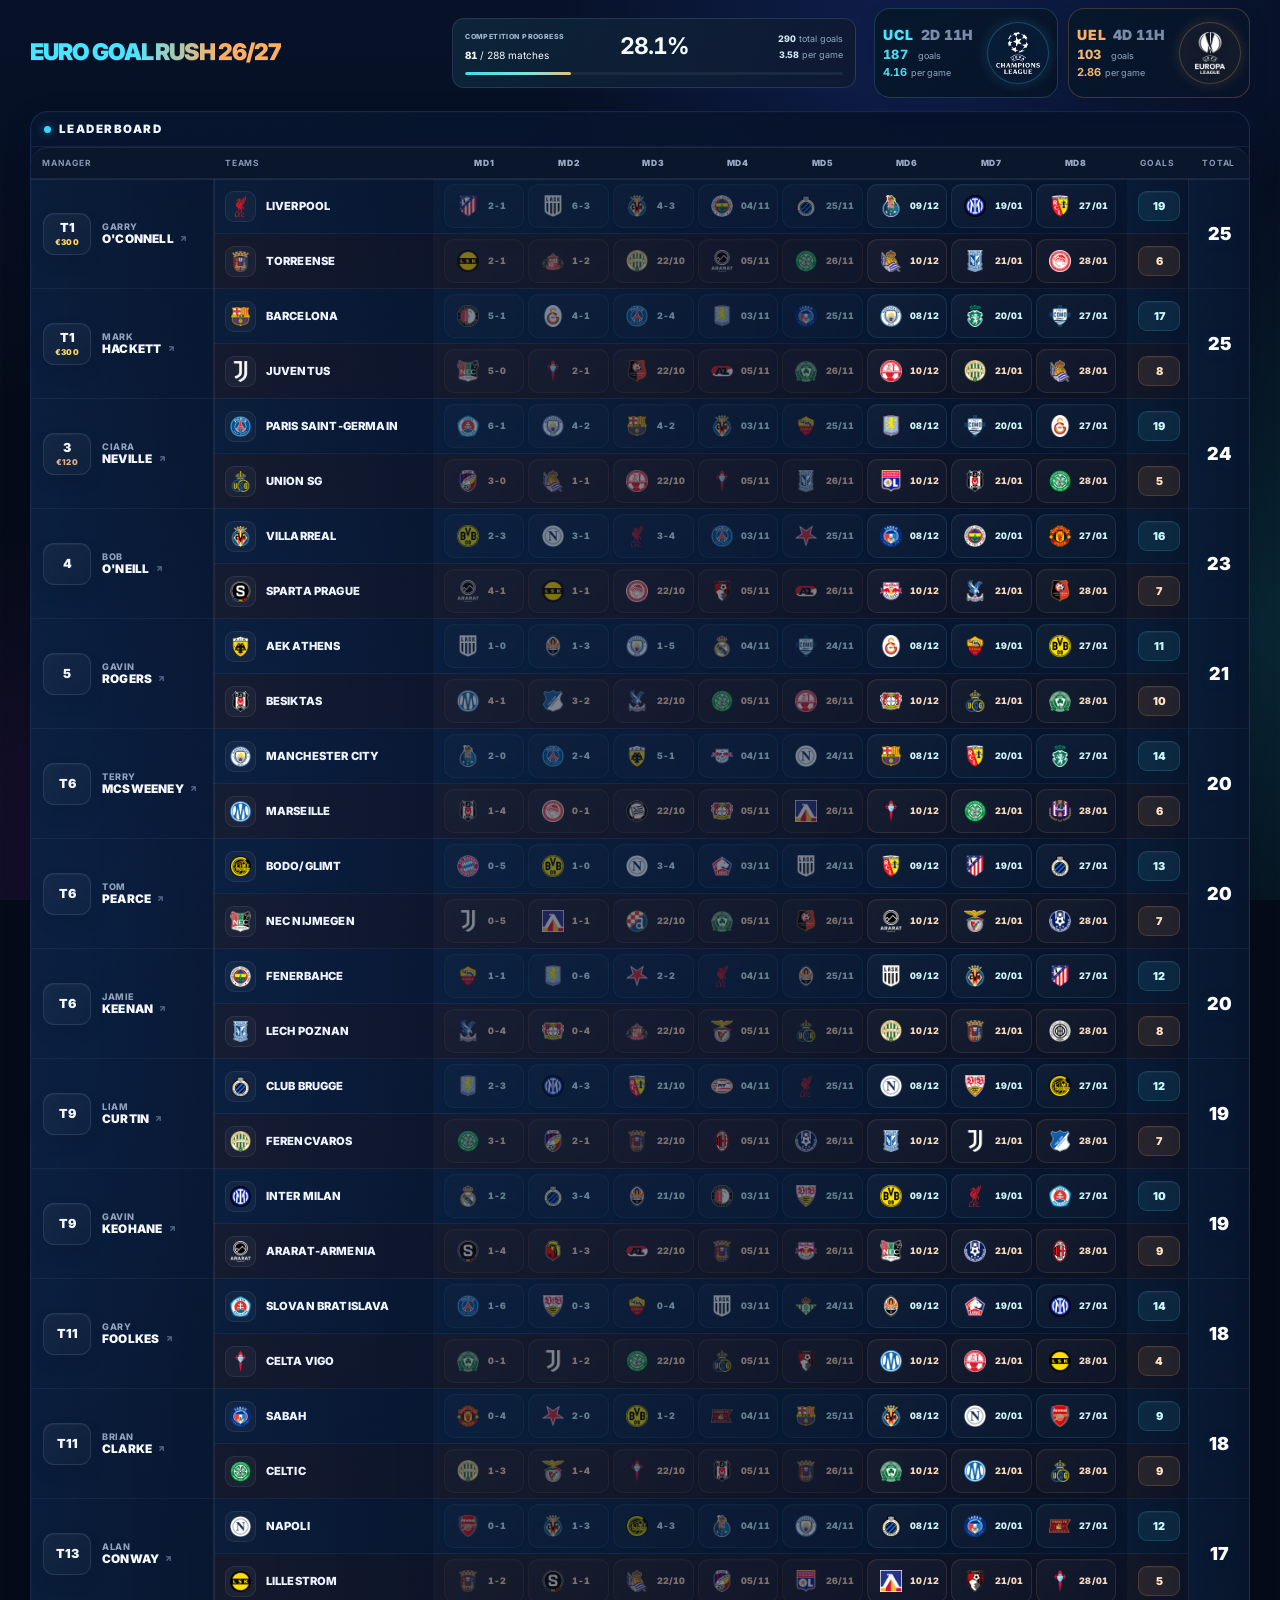
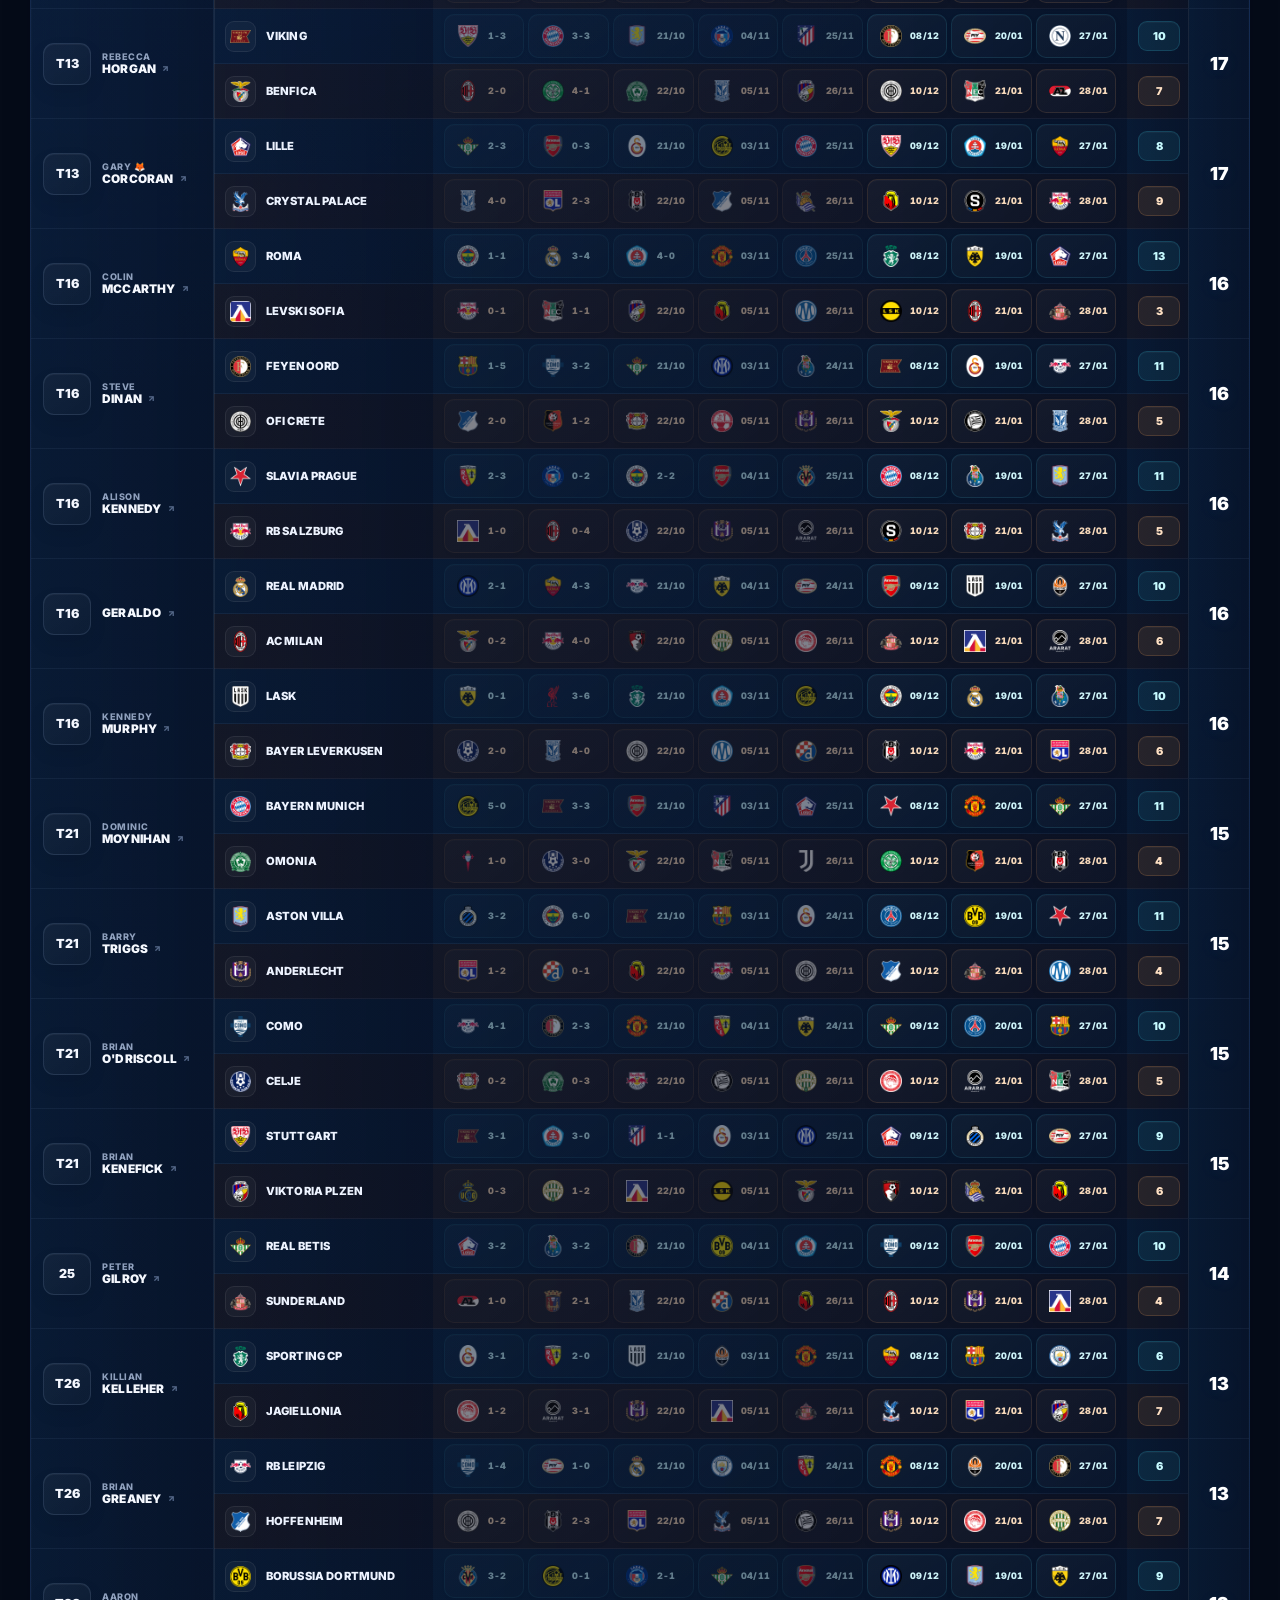
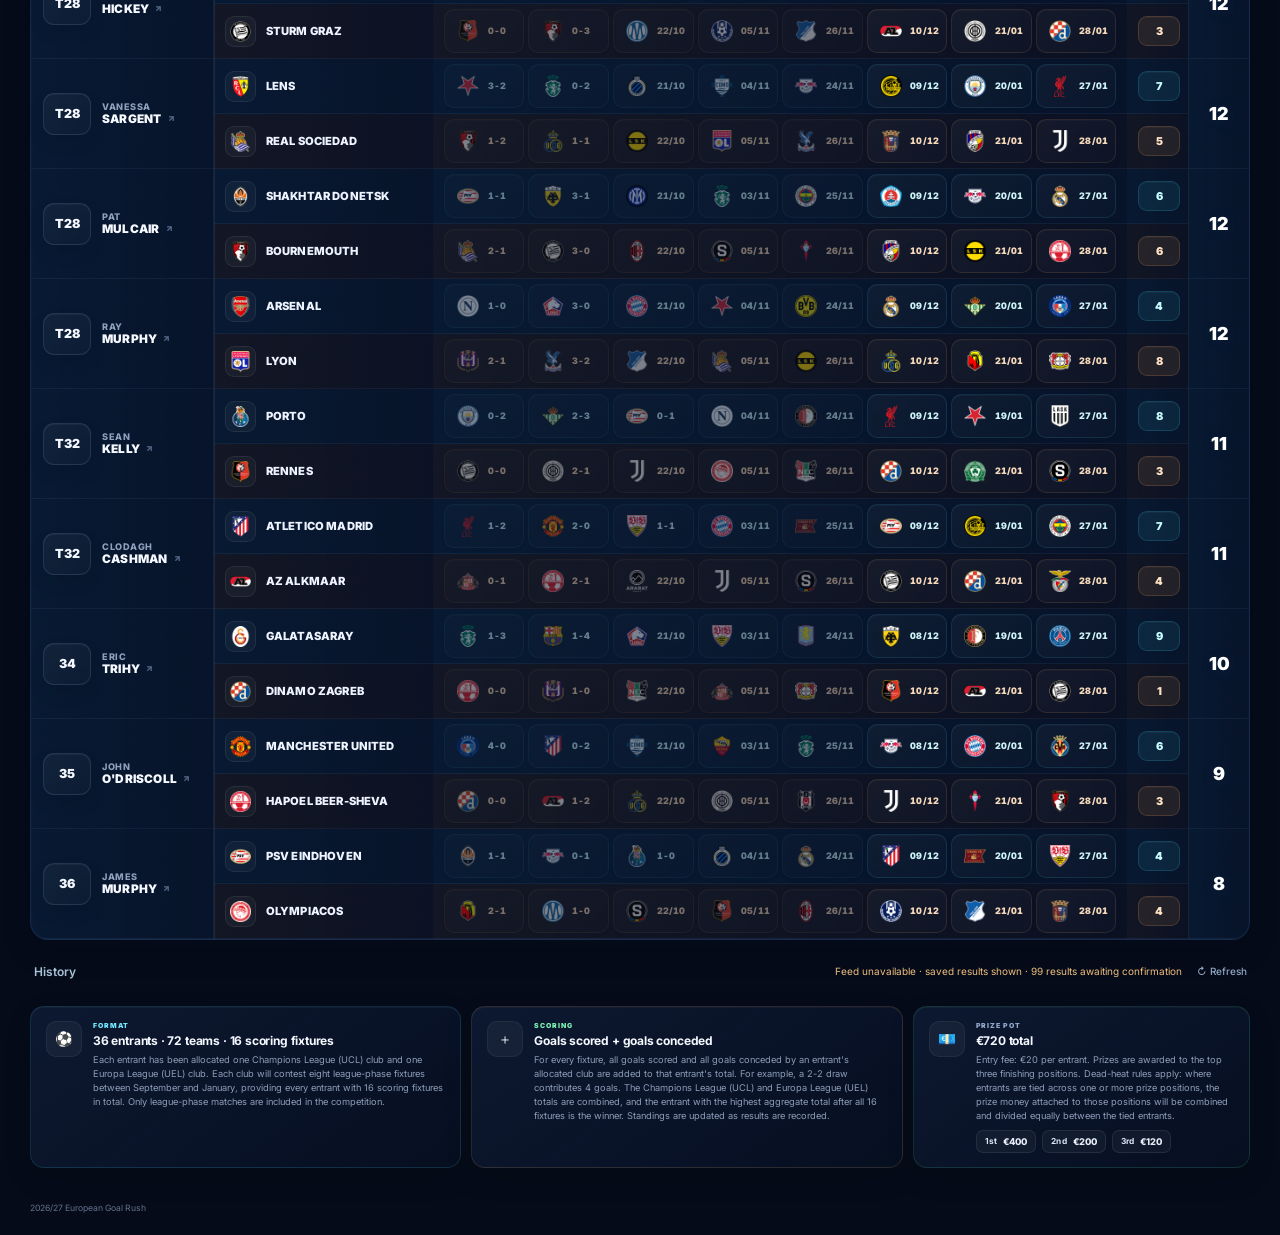
==== index.html @ 8be86ad7 "Bring club dashboards to mobile expansions and standardize lead status (v187)" ====
<!doctype html>
<html lang="en">
<head>
  <meta charset="utf-8">
  <meta name="viewport" content="width=device-width, initial-scale=1">
  <meta name="theme-color" content="#061024">
  <meta name="description" content="Champions League and Europa League goals buster for the 2026/27 season.">
  <title>EURO GOAL RUSH 26/27</title>
  <link rel="preconnect" href="https://fonts.googleapis.com">
  <link rel="preconnect" href="https://fonts.gstatic.com" crossorigin>
  <link href="https://fonts.googleapis.com/css2?family=Inter:wght@400;500;600;700;800;900&display=swap" rel="stylesheet">
  <link rel="icon" href="favicon.svg?v=78" type="image/svg+xml">
  <link rel="stylesheet" href="styles.css?v=107">

  <style id="v113-live-matchday">
    .matchday-chip.is-live{
      border-color:rgba(255,70,86,.64) !important;
      background:
        radial-gradient(circle at 82% 18%,rgba(255,58,76,.10),transparent 34%),
        rgba(8,19,40,.84) !important;
      box-shadow:
        0 0 0 1px rgba(255,70,86,.08),
        0 0 18px rgba(255,42,64,.16) !important;
    }
    .matchday-chip.is-live .state{
      color:#ff4b60 !important;
      font-size:.54rem !important;
      font-weight:950 !important;
      letter-spacing:.13em !important;
      text-shadow:0 0 9px rgba(255,54,76,.72);
      animation:v113LivePulse 1.65s ease-in-out infinite;
    }
    .matchday-chip.is-live .state:before{
      background:#ff4258 !important;
      box-shadow:
        0 0 5px rgba(255,55,76,1),
        0 0 12px rgba(255,55,76,.88) !important;
    }
    @keyframes v113LivePulse{
      0%,100%{opacity:.82}
      50%{opacity:1}
    }
    @media (prefers-reduced-motion:reduce){
      .matchday-chip.is-live .state{animation:none}
    }
  </style>

  <style id="v120-header-match-nav">
    .header-quick-nav{
      display:flex;
      align-items:center;
      justify-content:flex-end;
      margin-top:8px;
    }
    .header-quick-link{
      display:inline-flex;
      align-items:center;
      justify-content:center;
      gap:8px;
      min-height:36px;
      padding:8px 13px;
      border:1px solid rgba(91,137,207,.24);
      border-radius:999px;
      background:linear-gradient(180deg,rgba(10,26,53,.90),rgba(7,20,43,.94));
      color:#e7f0ff;
      text-decoration:none;
      font-size:.70rem;
      font-weight:900;
      letter-spacing:.09em;
      text-transform:uppercase;
      box-shadow:0 7px 18px rgba(0,0,0,.13);
      transition:transform .14s ease,border-color .14s ease,background .14s ease;
    }
    .header-quick-link:hover{
      transform:translateY(-1px);
      border-color:rgba(111,174,255,.44);
      background:linear-gradient(180deg,rgba(14,34,67,.94),rgba(8,24,50,.96));
    }
    .header-nav-badge{
      display:inline-flex;
      align-items:center;
      justify-content:center;
      min-height:20px;
      padding:3px 7px;
      border-radius:999px;
      border:1px solid rgba(120,150,198,.20);
      background:rgba(255,255,255,.045);
      color:#8fa5c6;
      font-size:.56rem;
      font-weight:950;
      letter-spacing:.09em;
      line-height:1;
      white-space:nowrap;
    }
    .header-nav-badge.is-live{
      color:#ff7785;
      border-color:rgba(255,80,101,.42);
      background:rgba(92,15,28,.78);
      box-shadow:0 0 12px rgba(255,70,92,.15);
      text-shadow:0 0 7px rgba(255,80,100,.35);
    }
    .header-arrow{
      color:#8ca9d0;
      font-size:.82rem;
      line-height:1;
    }
    @media(max-width:700px){
      .header-quick-nav{
        justify-content:stretch;
        margin-top:7px;
      }
      .header-quick-link{
        width:100%;
        min-height:35px;
        padding:8px 10px;
        font-size:.64rem;
      }
      .header-nav-badge{
        font-size:.53rem;
        padding-inline:6px;
      }
    }
  </style>

  <style id="v121-compact-today">
    .compact-today{
      margin:0 0 12px;
      border:1px solid rgba(68,120,202,.23);
      border-radius:18px;
      background:
        radial-gradient(circle at 8% 20%,rgba(37,114,255,.07),transparent 32%),
        linear-gradient(135deg,rgba(7,19,43,.94),rgba(5,16,37,.96));
      box-shadow:0 10px 28px rgba(2,8,22,.22), inset 0 0 0 1px rgba(255,255,255,.015);
      overflow:hidden;
    }
    .compact-today[hidden]{display:none !important;}
    .compact-today-head{
      display:flex;
      align-items:center;
      justify-content:space-between;
      gap:10px;
      padding:10px 13px;
      border-bottom:1px solid rgba(255,255,255,.055);
    }
    .compact-today-title{
      display:flex;
      align-items:center;
      gap:8px;
      min-width:0;
      color:#edf5ff;
      font-size:.72rem;
      font-weight:950;
      letter-spacing:.13em;
      text-transform:uppercase;
    }
    .compact-today-dot{
      width:7px;height:7px;border-radius:50%;flex:0 0 7px;
      background:#36d7ff;
      box-shadow:0 0 9px rgba(54,215,255,.55);
    }
    .compact-today-summary{
      display:flex;
      align-items:center;
      gap:6px;
      color:#849aba;
      font-size:.58rem;
      font-weight:900;
      letter-spacing:.08em;
      text-transform:uppercase;
      white-space:nowrap;
    }
    .compact-today-summary .ucl{color:#55d9ff;}
    .compact-today-summary .uel{color:#f3b46d;}
    .compact-today-list{
      display:grid;
      grid-template-columns:repeat(2,minmax(0,1fr));
    }
    .compact-fixture{
      display:grid;
      grid-template-columns:47px 32px minmax(0,1fr);
      align-items:center;
      gap:7px;
      min-height:43px;
      padding:7px 11px;
      text-decoration:none;
      color:inherit;
      border-top:1px solid rgba(255,255,255,.045);
      transition:background .13s ease;
    }
    .compact-fixture:nth-child(-n+2){border-top:0;}
    .compact-fixture:nth-child(even){border-left:1px solid rgba(255,255,255,.045);}
    .compact-fixture:hover{background:rgba(27,56,103,.16);}
    .compact-fixture-status{
      display:inline-flex;
      align-items:center;
      justify-content:center;
      min-width:43px;
      padding:4px 5px;
      border-radius:999px;
      border:1px solid rgba(92,122,171,.20);
      background:rgba(15,29,55,.78);
      color:#dfe9f8;
      font-size:.66rem;
      font-weight:950;
      line-height:1;
      letter-spacing:.035em;
      white-space:nowrap;
    }
    .compact-fixture-status.live{
      color:#ff7585;
      border-color:rgba(255,80,101,.40);
      background:rgba(89,15,28,.78);
      box-shadow:0 0 10px rgba(255,70,92,.12);
    }
    .compact-fixture-status.ft{color:#a8bad3;}
    .compact-comp{
      display:inline-flex;
      align-items:center;
      justify-content:center;
      width:31px;
      padding:4px 0;
      border-radius:999px;
      font-size:.56rem;
      font-weight:950;
      letter-spacing:.06em;
      line-height:1;
    }
    .compact-comp.ucl{color:#59d8ff;background:rgba(34,181,255,.09);border:1px solid rgba(59,206,255,.18);}
    .compact-comp.uel{color:#f4b46c;background:rgba(247,181,98,.08);border:1px solid rgba(255,189,110,.16);}
    .compact-teams{
      display:flex;
      align-items:center;
      gap:5px;
      min-width:0;
      color:#f4f7fd;
      font-size:.76rem;
      font-weight:800;
      line-height:1.15;
    }
    .compact-team{
      display:flex;
      align-items:center;
      gap:5px;
      min-width:0;
      flex:1 1 0;
    }
    .compact-team.away{justify-content:flex-end;text-align:right;}
    .compact-team img{width:19px;height:19px;object-fit:contain;flex:0 0 19px;}
    .compact-team-name{overflow:hidden;text-overflow:ellipsis;white-space:nowrap;}
    .compact-v{flex:0 0 auto;color:#7188aa;font-size:.62rem;font-weight:950;text-transform:uppercase;}
    .compact-more{
      grid-column:1/-1;
      display:flex;
      align-items:center;
      justify-content:center;
      min-height:34px;
      padding:6px 10px;
      border-top:1px solid rgba(255,255,255,.045);
      color:#89a1c3;
      text-decoration:none;
      font-size:.66rem;
      font-weight:850;
      letter-spacing:.04em;
    }
    @media(max-width:700px){
      .compact-today{margin-bottom:10px;border-radius:16px;}
      .compact-today-head{padding:9px 11px;}
      .compact-today-title{font-size:.66rem;letter-spacing:.11em;}
      .compact-today-summary{font-size:.53rem;gap:5px;}
      .compact-today-list{grid-template-columns:1fr;}
      .compact-fixture{
        grid-template-columns:44px 30px minmax(0,1fr);
        min-height:39px;
        padding:6px 10px;
        gap:6px;
      }
      .compact-fixture:nth-child(-n+2){border-top:1px solid rgba(255,255,255,.045);}
      .compact-fixture:first-child{border-top:0;}
      .compact-fixture:nth-child(even){border-left:0;}
      .compact-fixture-status{min-width:40px;font-size:.62rem;padding:4px;}
      .compact-comp{width:29px;font-size:.52rem;}
      .compact-teams{font-size:.72rem;gap:4px;}
      .compact-team{gap:4px;}
      .compact-team img{width:18px;height:18px;flex-basis:18px;}
      .compact-v{font-size:.58rem;}
    }
  </style>

  <style id="v125-desktop-today-refinement">
    @media(min-width:701px){
      .compact-today-list{
        column-gap:12px;
        row-gap:7px;
        padding:8px 10px 10px;
      }
      .compact-fixture{
        min-height:54px;
        padding:6px 10px;
        border:1px solid rgba(91,137,207,.12) !important;
        border-radius:11px;
        background:rgba(7,19,42,.34);
      }
      .compact-fixture:nth-child(-n+2),
      .compact-fixture:nth-child(even){
        border:1px solid rgba(91,137,207,.12) !important;
      }
      .compact-fixture:hover{
        border-color:rgba(91,151,228,.25) !important;
        background:rgba(19,43,82,.38);
      }
      .compact-teams{
        display:grid;
        grid-template-columns:minmax(0,1fr) 18px minmax(0,1fr);
        gap:6px;
      }
      .compact-team{gap:6px;}
      .compact-team-copy{
        display:flex;
        flex-direction:column;
        min-width:0;
        gap:2px;
      }
      .compact-team.away .compact-team-copy{align-items:flex-end;}
      .compact-owner{
        display:block;
        max-width:100%;
        overflow:hidden;
        text-overflow:ellipsis;
        white-space:nowrap;
        color:#7088aa;
        font-size:.56rem;
        font-weight:650;
        line-height:1.05;
      }
      .compact-v{
        display:flex;
        align-items:center;
        justify-content:center;
        align-self:stretch;
      }
      .matchday-head-grid .md-head-item{justify-content:center;}
    }
    @media(max-width:700px){
      .compact-owner{display:none;}
      .compact-team-copy{display:contents;}
    }
  </style>

  <style id="v123-header-tools-layout">
    .header-tools{
      display:grid;
      grid-template-columns:minmax(0,1fr) minmax(0,1fr);
      align-items:stretch;
      gap:8px;
      width:100%;
      min-width:0;
    }
    .header-tools .top-search{
      width:100% !important;
      min-width:0;
      margin:0 !important;
    }
    .header-tools .top-search input{min-width:0;}
    .header-tools .header-quick-link{
      width:100%;
      min-width:0;
      min-height:100%;
      padding:7px 9px;
      gap:6px;
      white-space:nowrap;
      box-shadow:none;
    }
    .header-tools .header-nav-badge{
      flex:0 0 auto;
      padding:3px 5px;
      font-size:.50rem;
    }
    @media(max-width:700px){
      .dashboard-header .title-top-row{
        display:flex !important;
        flex-direction:column !important;
        align-items:stretch !important;
      }
      .dashboard-header .main-title{order:1;}
      .dashboard-header .matchday-strip{order:2;width:100%;}
      .dashboard-header .header-tools{order:3;width:100%;margin-top:7px;}
      .header-tools .header-quick-link{
        min-height:35px;
        padding:7px 6px;
        gap:4px;
        font-size:.59rem;
        letter-spacing:.055em;
      }
      .header-tools .header-nav-badge{
        font-size:.47rem;
        padding:3px 4px;
      }
      .header-tools .top-search input{font-size:.70rem;}
    }
  </style>


  <style id="v126-expandable-live-fixture-details">
    .compact-fixture-toggle{
      appearance:none;
      -webkit-appearance:none;
      width:100%;
      margin:0;
      font:inherit;
      text-align:left;
      cursor:pointer;
      grid-template-columns:47px 32px minmax(0,1fr) 15px;
    }
    .compact-expand-icon{
      display:flex;
      align-items:center;
      justify-content:center;
      color:#6f88ab;
      font-size:.78rem;
      font-weight:900;
      line-height:1;
      transform:translateY(-1px);
      transition:transform .15s ease,color .15s ease;
    }
    .compact-fixture-toggle.is-expanded .compact-expand-icon{
      transform:rotate(180deg) translateY(1px);
      color:#a8c0e4;
    }
    .compact-v.has-score{
      min-width:26px;
      color:#f6fbff;
      font-size:.68rem;
      letter-spacing:.02em;
    }
    .compact-fixture-details{
      grid-column:1/-1;
      display:grid;
      gap:5px;
      margin-top:5px;
      padding:7px 2px 1px;
      border-top:1px solid rgba(112,153,215,.12);
      color:#b7c7de;
      font-size:.58rem;
      line-height:1.35;
      text-align:left;
    }
    .compact-fixture-details[hidden]{display:none !important;}
    .compact-detail-row{
      display:grid;
      grid-template-columns:68px minmax(0,1fr);
      align-items:start;
      gap:8px;
      min-width:0;
    }
    .compact-detail-label{
      color:#627c9f;
      font-size:.50rem;
      font-weight:950;
      letter-spacing:.09em;
      white-space:nowrap;
    }
    .compact-detail-managers{display:none;}
    .compact-goal-sides{
      display:grid;
      grid-template-columns:minmax(0,1fr) minmax(0,1fr);
      gap:5px 12px;
      min-width:0;
    }
    .compact-goal-sides span{min-width:0;overflow-wrap:anywhere;}
    .compact-goal-sides b{color:#d9e6f8;font-weight:850;}
    .compact-goal-unresolved{grid-column:1/-1;color:#8ea5c4;}
    .compact-detail-muted{color:#778faa;font-weight:650;}
    .compact-stat-values{
      display:flex;
      align-items:center;
      gap:9px;
      min-width:0;
    }
    .compact-stat-values strong{
      color:#edf6ff;
      font-size:.64rem;
      font-weight:950;
      letter-spacing:.03em;
    }
    .compact-stat-secondary{
      color:#8ba1bd;
      font-size:.52rem;
      font-weight:850;
      letter-spacing:.055em;
      white-space:nowrap;
    }
    .compact-live-clock{
      justify-self:end;
      color:#ff7688;
      font-size:.50rem;
      font-weight:950;
      letter-spacing:.08em;
    }
    @media(min-width:701px){
      .compact-fixture-toggle.is-expanded{
        background:rgba(19,43,82,.46);
        border-color:rgba(91,151,228,.25) !important;
      }
    }
    @media(max-width:700px){
      .compact-fixture-toggle{
        grid-template-columns:44px 30px minmax(0,1fr) 14px;
      }
      .compact-fixture-toggle.is-expanded{
        background:rgba(20,43,80,.28);
      }
      .compact-fixture-details{
        margin-top:4px;
        padding:7px 1px 2px;
        gap:6px;
        font-size:.57rem;
      }
      .compact-detail-row{
        grid-template-columns:58px minmax(0,1fr);
        gap:7px;
      }
      .compact-detail-managers{display:grid;}
      .compact-manager-pair{
        display:grid;
        grid-template-columns:minmax(0,1fr) minmax(0,1fr);
        gap:10px;
        color:#a7bad4;
        font-weight:750;
      }
      .compact-manager-pair span:last-child{text-align:right;}
      .compact-goal-sides{
        grid-template-columns:1fr;
        gap:3px;
      }
      .compact-goal-unresolved{grid-column:auto;}
      .compact-stat-values{gap:7px;flex-wrap:wrap;}
      .compact-stat-secondary{font-size:.50rem;}
      .compact-live-clock{font-size:.48rem;}
    }
  </style>

  <style id="v128-easter-egg-and-mobile-fixture-fix">
    /* Keep the anthem controls as an Easter egg: no hint text or music-note badge. */
    .header-tools{
      grid-template-columns:minmax(0,1fr);
    }
    .anthem-btn{
      position:relative !important;
      overflow:visible !important;
      animation:none !important;
    }
    .anthem-btn::after{content:none !important;display:none !important;}

    /* A restrained halo is the only visual clue that the competition emblems are interactive. */
    .anthem-ucl{
      box-shadow:
        0 0 0 1px rgba(83,216,255,.12),
        0 0 14px rgba(65,207,255,.20),
        0 0 28px rgba(42,154,255,.09) !important;
      transition:box-shadow .18s ease,transform .18s ease,filter .18s ease;
    }
    .anthem-uel{
      box-shadow:
        0 0 0 1px rgba(247,181,98,.12),
        0 0 14px rgba(247,181,98,.18),
        0 0 28px rgba(225,125,50,.08) !important;
      transition:box-shadow .18s ease,transform .18s ease,filter .18s ease;
    }
    .anthem-ucl:hover,.anthem-ucl:focus-visible,.anthem-ucl.is-playing{
      box-shadow:
        0 0 0 1px rgba(104,226,255,.28),
        0 0 18px rgba(65,207,255,.34),
        0 0 34px rgba(42,154,255,.15) !important;
      filter:brightness(1.07);
    }
    .anthem-uel:hover,.anthem-uel:focus-visible,.anthem-uel.is-playing{
      box-shadow:
        0 0 0 1px rgba(255,198,126,.27),
        0 0 18px rgba(247,181,98,.31),
        0 0 34px rgba(225,125,50,.14) !important;
      filter:brightness(1.07);
    }

    /* Buttons inherit a white user-agent background on some mobile browsers unless explicitly reset. */
    .compact-fixture-toggle{
      background:transparent !important;
      color:inherit !important;
      border-left:0;
      border-right:0;
      border-bottom:0;
      -webkit-tap-highlight-color:transparent;
    }
    .compact-fixture-toggle:focus-visible{
      outline:1px solid rgba(91,151,228,.45);
      outline-offset:-2px;
    }

    @media(max-width:700px){
      /* With Match Centre and the anthem hint gone, let search reclaim the row rather than leave a dead half. */
      .dashboard-header .header-tools{grid-template-columns:1fr;}
      .header-tools .top-search{width:100% !important;}
      .compact-fixture-toggle{
        background:rgba(7,19,42,.20) !important;
      }
      .compact-fixture-toggle.is-expanded{
        background:rgba(20,43,80,.34) !important;
      }
    }
  </style>


  <style id="v130-desktop-search-mobile-details">
    .compact-detail-desktop{display:grid;gap:5px;}
    /* Desktop has enough horizontal room for search; mobile stays deliberately search-free. */
    @media(min-width:701px){
      .dashboard-header .title-top-row{
        display:grid !important;
        grid-template-columns:max-content minmax(190px,1fr) max-content !important;
        align-items:center !important;
        gap:16px !important;
      }
      .dashboard-header .main-title{
        grid-column:1 !important;
        margin:0 !important;
      }
      .dashboard-header .header-tools{
        grid-column:2 !important;
        display:block !important;
        width:100% !important;
        max-width:360px !important;
        justify-self:stretch !important;
        margin:0 !important;
      }
      .dashboard-header .header-tools .top-search{
        display:flex !important;
        width:100% !important;
        margin:0 !important;
      }
      .dashboard-header .matchday-strip{
        grid-column:3 !important;
        justify-self:end !important;
        width:auto !important;
        margin:0 !important;
      }
      .compact-detail-mobile{display:none !important;}
    }

    @media(max-width:700px){
      .dashboard-header .title-top-row{
        display:flex !important;
        flex-direction:column !important;
        align-items:stretch !important;
      }
      .dashboard-header .main-title{order:1 !important;}
      .dashboard-header .matchday-strip{order:2 !important;width:100% !important;}
      .dashboard-header .header-tools{
        display:none !important;
      }

      /* Make the expanded fixture feel like one compact comparison card rather than loose label/value rows. */
      .compact-fixture-toggle.is-expanded{
        padding-bottom:0 !important;
        border-color:rgba(88,145,223,.28) !important;
        background:rgba(15,36,70,.34) !important;
      }
      .compact-fixture-details{
        margin:6px -10px 0 !important;
        padding:8px 10px 9px !important;
        gap:0 !important;
        border-top:1px solid rgba(112,153,215,.15) !important;
        border-radius:0 0 11px 11px;
        background:linear-gradient(180deg,rgba(10,27,55,.62),rgba(6,20,44,.74));
        box-shadow:inset 0 1px 0 rgba(255,255,255,.012);
      }
      .compact-detail-desktop{display:none !important;}
      .compact-detail-mobile{
        display:grid;
        width:100%;
        min-width:0;
      }
      .compact-mobile-row{
        display:grid;
        grid-template-columns:minmax(0,1fr) 62px minmax(0,1fr);
        align-items:center;
        gap:7px;
        min-height:30px;
        padding:5px 1px;
        border-bottom:1px solid rgba(116,151,201,.09);
      }
      .compact-mobile-row:last-of-type{border-bottom:0;}
      .compact-mobile-label{
        color:#657f9f;
        font-size:.46rem;
        font-weight:950;
        letter-spacing:.09em;
        line-height:1.05;
        text-align:center;
        text-transform:uppercase;
        white-space:nowrap;
      }
      .compact-mobile-side{
        min-width:0;
        color:#bfd0e7;
        font-size:.55rem;
        font-weight:760;
        line-height:1.22;
        overflow-wrap:anywhere;
      }
      .compact-mobile-side.home{text-align:left;}
      .compact-mobile-side.away{text-align:right;}
      .compact-mobile-manager{
        color:#d8e5f5;
        font-size:.57rem;
        font-weight:850;
      }
      .compact-mobile-goal-list{
        display:flex;
        flex-direction:column;
        gap:2px;
      }
      .compact-mobile-goal-list.away{align-items:flex-end;}
      .compact-mobile-goal{
        display:block;
        max-width:100%;
      }
      .compact-mobile-stat{
        color:#f0f6ff;
        font-size:.67rem;
        font-weight:950;
        letter-spacing:.025em;
      }
      .compact-mobile-empty{color:#7188a8;font-weight:800;}
      .compact-mobile-note{
        display:block;
        padding-top:6px;
        color:#7088a8;
        font-size:.47rem;
        font-weight:700;
        line-height:1.2;
        text-align:center;
        letter-spacing:.02em;
      }
      .compact-mobile-live{
        color:#ff7587;
        font-weight:900;
      }
    }
  </style>


  <style id="v131-unified-match-comparison-xg">
    /* One comparison layout on both desktop and mobile. */
    .compact-detail-desktop,.compact-detail-mobile{display:none !important;}
    .compact-detail-compare{
      display:grid;
      width:100%;
      min-width:0;
    }
    .compact-mobile-row{
      display:grid;
      grid-template-columns:minmax(0,1fr) 76px minmax(0,1fr);
      align-items:center;
      gap:9px;
      min-height:28px;
      padding:4px 2px;
      border-bottom:1px solid rgba(116,151,201,.085);
    }
    .compact-mobile-row:last-of-type{border-bottom:0;}
    .compact-mobile-label{
      color:#657f9f;
      font-size:.47rem;
      font-weight:950;
      letter-spacing:.09em;
      line-height:1.05;
      text-align:center;
      text-transform:uppercase;
      white-space:nowrap;
    }
    .compact-mobile-side{
      min-width:0;
      color:#bfd0e7;
      font-size:.56rem;
      font-weight:760;
      line-height:1.22;
      overflow-wrap:anywhere;
    }
    .compact-mobile-side.home{text-align:left;}
    .compact-mobile-side.away{text-align:right;}
    .compact-mobile-manager{color:#d8e5f5;font-weight:850;}
    .compact-mobile-goal-list{display:flex;flex-direction:column;gap:2px;}
    .compact-mobile-goal-list.away{align-items:flex-end;}
    .compact-mobile-goal{display:block;max-width:100%;}
    .compact-mobile-stat{
      color:#f0f6ff;
      font-size:.68rem;
      font-weight:950;
      letter-spacing:.025em;
    }
    .compact-xg-value{color:#d8f5e9;}
    .compact-mobile-empty{color:#7188a8;font-weight:800;}
    .compact-mobile-note{
      display:block;
      padding-top:6px;
      color:#7088a8;
      font-size:.47rem;
      font-weight:700;
      line-height:1.2;
      text-align:center;
      letter-spacing:.02em;
    }
    .compact-mobile-live{color:#ff7587;font-weight:900;}

    @media(min-width:701px){
      .compact-fixture-details{
        margin:7px -10px -2px !important;
        padding:8px 11px 9px !important;
        gap:0 !important;
        border-top:1px solid rgba(112,153,215,.15) !important;
        border-radius:0 0 10px 10px;
        background:linear-gradient(180deg,rgba(10,27,55,.54),rgba(6,20,44,.66));
      }
      .compact-mobile-row{
        grid-template-columns:minmax(0,1fr) 84px minmax(0,1fr);
        gap:12px;
        min-height:29px;
        padding:4px 3px;
      }
      .compact-mobile-label{font-size:.48rem;}
      .compact-mobile-side{font-size:.57rem;}
      .compact-mobile-stat{font-size:.70rem;}
      .compact-mobile-note{font-size:.48rem;}
    }

    @media(max-width:700px){
      .compact-fixture-details{
        margin:6px -10px 0 !important;
        padding:8px 10px 9px !important;
        gap:0 !important;
      }
      .compact-mobile-row{
        grid-template-columns:minmax(0,1fr) 62px minmax(0,1fr);
        gap:7px;
        min-height:30px;
        padding:5px 1px;
      }
      .compact-mobile-label{font-size:.46rem;}
      .compact-mobile-side{font-size:.55rem;}
      .compact-mobile-manager{font-size:.57rem;}
      .compact-mobile-stat{font-size:.67rem;}
    }
  </style>


  <style id="v132-goalscorers-label-fix">
    .compact-compare-goals .compact-mobile-label{
      letter-spacing:.045em;
      white-space:nowrap;
    }
    @media(max-width:430px){
      .compact-compare-goals .compact-mobile-label{font-size:.42rem;}
    }
  </style>


  <style id="v134-centred-fixture-status">
    /* The top line now mirrors the expanded comparison: home | centred match state | away. */
    .compact-fixture-toggle{
      grid-template-columns:minmax(0,1fr) 15px !important;
    }
    .compact-fixture-toggle > .compact-teams{
      grid-column:1;
      width:100%;
      display:grid;
      grid-template-columns:minmax(0,1fr) 84px minmax(0,1fr);
      align-items:center;
      gap:10px;
    }
    .compact-fixture-toggle > .compact-expand-icon{grid-column:2;}
    .compact-match-centre{
      display:flex;
      flex-direction:column;
      align-items:center;
      justify-content:center;
      min-width:0;
      gap:2px;
      text-align:center;
      white-space:nowrap;
    }
    .compact-centre-status{
      font-size:.49rem;
      font-weight:950;
      letter-spacing:.075em;
      line-height:1.05;
      text-transform:uppercase;
      color:#8ba3c4;
    }
    .compact-match-centre.upcoming.ucl .compact-centre-status{color:#55d9ff;}
    .compact-match-centre.upcoming.uel .compact-centre-status{color:#f3b46d;}
    .compact-match-centre.live .compact-centre-status{
      color:#ff7587;
      text-shadow:0 0 10px rgba(255,83,108,.18);
    }
    .compact-match-centre.ft .compact-centre-status{color:#8ea4c0;}
    .compact-centre-score{
      color:#f6fbff;
      font-size:.72rem;
      font-weight:950;
      letter-spacing:.035em;
      line-height:1;
    }
    @media(max-width:700px){
      .compact-fixture-toggle{grid-template-columns:minmax(0,1fr) 14px !important;}
      .compact-fixture-toggle > .compact-teams{
        grid-template-columns:minmax(0,1fr) 68px minmax(0,1fr);
        gap:6px;
      }
      .compact-centre-status{font-size:.44rem;letter-spacing:.055em;}
      .compact-centre-score{font-size:.67rem;}
    }
    @media(max-width:390px){
      .compact-fixture-toggle > .compact-teams{
        grid-template-columns:minmax(0,1fr) 62px minmax(0,1fr);
        gap:5px;
      }
      .compact-centre-status{font-size:.41rem;letter-spacing:.04em;}
    }
  </style>


  <style id="v135-bigger-centred-kickoff-live">
    /* Make the centre state read like part of the scoreline, not tiny metadata. */
    .compact-fixture-toggle > .compact-teams{
      grid-template-columns:minmax(0,1fr) 96px minmax(0,1fr);
    }
    .compact-centre-status{
      font-size:.72rem;
      font-weight:950;
      letter-spacing:.02em;
      line-height:1;
    }
    .compact-match-centre.upcoming .compact-centre-status{font-size:.78rem;}
    .compact-match-centre.live .compact-centre-status{font-size:.72rem;}
    .compact-match-centre.ft .compact-centre-status{font-size:.70rem;}
    .compact-centre-score{font-size:.82rem;}

    @media(max-width:700px){
      .compact-fixture-toggle > .compact-teams{
        grid-template-columns:minmax(0,1fr) 76px minmax(0,1fr);
        gap:6px;
      }
      .compact-centre-status{font-size:.63rem;letter-spacing:.01em;}
      .compact-match-centre.upcoming .compact-centre-status{font-size:.70rem;}
      .compact-match-centre.live .compact-centre-status{font-size:.65rem;}
      .compact-match-centre.ft .compact-centre-status{font-size:.63rem;}
      .compact-centre-score{font-size:.76rem;}
    }
    @media(max-width:390px){
      .compact-fixture-toggle > .compact-teams{
        grid-template-columns:minmax(0,1fr) 70px minmax(0,1fr);
        gap:5px;
      }
      .compact-match-centre.upcoming .compact-centre-status{font-size:.66rem;}
      .compact-match-centre.live .compact-centre-status{font-size:.61rem;}
    }
  </style>


  <style id="v142-static-today-managers-mobile-live-red">
    /* Today's Games: manager names are always visible; fixtures no longer expand. */
    .compact-fixture-toggle{
      grid-template-columns:minmax(0,1fr) !important;
      cursor:default !important;
    }
    .compact-fixture-toggle > .compact-teams{
      grid-column:1 !important;
    }
    .compact-fixture-static:hover{
      transform:none !important;
    }
    .compact-expand-icon,
    .compact-fixture-details{
      display:none !important;
    }

    @media(max-width:700px){
      .compact-team-copy{
        display:flex !important;
        flex-direction:column;
        min-width:0;
        gap:2px;
      }
      .compact-team.away .compact-team-copy{align-items:flex-end;}
      .compact-owner{
        display:block !important;
        max-width:100%;
        overflow:hidden;
        text-overflow:ellipsis;
        white-space:nowrap;
        color:#7088aa;
        font-size:.50rem;
        font-weight:650;
        line-height:1.05;
      }
      .compact-fixture{
        min-height:48px;
        padding-top:7px;
        padding-bottom:7px;
      }
      /* Keep the mobile matchday LIVE treatment consistent with desktop. */
      .matchday-chip.is-live .state{
        color:#ff4b60 !important;
        text-shadow:0 0 9px rgba(255,54,76,.72) !important;
      }
      .matchday-chip.is-live .state:before{
        background:#ff4258 !important;
        box-shadow:0 0 5px rgba(255,55,76,1),0 0 12px rgba(255,55,76,.88) !important;
      }
    }
  </style>

</head>
<body>
  <div class="bg" aria-hidden="true"></div>

  <header class="dashboard-header shell">
    <div class="title-top-row">
      <h1 class="main-title"><span class="main-title-text">EURO GOAL RUSH 26/27</span></h1>

      <div class="header-tools" id="gr-desktop-progress"></div>

      <div class="matchday-strip">
        <div class="gr-competition gr-competition-ucl">
        <div class="matchday-chip ucl-chip" id="ucl-matchday">
          <div class="chip-copy">
            <div class="chip-topline">
              <span class="comp">UCL</span>
              <span class="state" id="ucl-state">NEXT</span>
            </div>
            <span id="ucl-date" hidden></span>
            <div class="gr-comp-stats" id="gr-stat-ucl"><span><strong id="gr-goals-ucl">—</strong> goals</span><span><b id="gr-average-ucl">—</b> per game</span></div>
          </div>
          <button class="anthem-btn anthem-ucl" id="ucl-anthem-btn" type="button" aria-label="Play Champions League anthem" aria-pressed="false" data-anthem-name="Champions League" title="Play Champions League anthem">
            <img class="anthem-logo anthem-logo-ucl" src="assets/ucl-logo.png?v=78" alt="" aria-hidden="true">
          </button>
        </div>
        </div>

        <div class="gr-competition gr-competition-uel">
        <div class="matchday-chip uel-chip" id="uel-matchday">
          <div class="chip-copy">
            <div class="chip-topline">
              <span class="comp">UEL</span>
              <span class="state" id="uel-state">NEXT</span>
            </div>
            <span id="uel-date" hidden></span>
            <div class="gr-comp-stats" id="gr-stat-uel"><span><strong id="gr-goals-uel">—</strong> goals</span><span><b id="gr-average-uel">—</b> per game</span></div>
          </div>
          <button class="anthem-btn anthem-uel" id="uel-anthem-btn" type="button" aria-label="Play Europa League anthem" aria-pressed="false" data-anthem-name="Europa League" title="Play Europa League anthem">
            <img class="anthem-logo anthem-logo-uel" src="assets/uel-logo.png?v=78" alt="" aria-hidden="true">
          </button>
        </div>
        </div>
      </div>
    </div>


  </header>

  <main class="shell">

    <div id="gr-mobile-progress">
    <section class="gr-progress" aria-label="Competition progress">
      <div class="gr-progress-summary"><span class="gr-progress-label">COMPETITION PROGRESS</span><span id="gr-progress-count">Loading completed matches…</span></div>
      <strong id="gr-progress-percent">—</strong>
      <div class="gr-overall-stats" id="gr-stat-all"><span><strong id="gr-goals-all">—</strong> total goals</span><span><b id="gr-average-all">—</b> per game</span></div>
      <div class="gr-progress-track" id="gr-progress-meter" role="progressbar" aria-label="Matches completed" aria-valuemin="0" aria-valuemax="100" aria-valuenow="0"><span id="gr-progress-fill"></span></div>
    </section>
    </div>

    <section class="compact-today" id="compact-today" hidden aria-label="Today's fixtures">
      <div class="compact-today-head">
        <div class="compact-today-title"><span class="compact-today-dot" aria-hidden="true"></span><span>TODAY'S GAMES</span></div>
      </div>
      <div class="compact-today-list" id="compact-today-list"></div>
    </section>

<section class="standings-card compact-today gr-leaderboard-capsule" aria-labelledby="gr-leaderboard-title">
  <div class="compact-today-head">
    <div class="compact-today-title"><span class="compact-today-dot" aria-hidden="true"></span><h2 id="gr-leaderboard-title">LEADERBOARD</h2></div>
  </div>
<div class="desktop-table">
        <table class="standings-table">
          <thead>
            <tr>
              <th>Manager</th>
              <th>Teams</th>
              <th class="fixture-header">
                <div class="matchday-head-grid" aria-label="Matchdays">
                  <span class="md-head-item"><b>MD1</b></span>
                  <span class="md-head-item"><b>MD2</b></span>
                  <span class="md-head-item"><b>MD3</b></span>
                  <span class="md-head-item"><b>MD4</b></span>
                  <span class="md-head-item"><b>MD5</b></span>
                  <span class="md-head-item"><b>MD6</b></span>
                  <span class="md-head-item"><b>MD7</b></span>
                  <span class="md-head-item"><b>MD8</b></span>
                </div>
              </th>
              <th class="num">GOALS</th>
              <th class="num combined-head">Total</th>
            </tr>
          </thead>
          <tbody id="standings-body"></tbody>
        </table>
      </div>

      <div id="mobile-standings" class="mobile-standings"></div>
    </section>

<section class="gr-tools" aria-label="Leaderboard tools">
  <div class="gr-toolbar">
    <button id="gr-history" type="button" aria-expanded="false" aria-controls="gr-history-panel">History</button>
    <div class="gr-sync"><span id="gr-status" role="status">Loading results…</span><button id="gr-refresh" type="button" aria-label="Refresh scores">↻ Refresh</button></div>
  </div>
  <section id="gr-history-panel" class="gr-history" hidden aria-label="Matchday history">
    <div class="gr-history-head"><label>Round <select id="gr-round" aria-label="History matchday"></select></label></div>
    <p id="gr-history-note"></p>
    <div class="gr-history-scroll"><table><thead><tr><th scope="col">Rank</th><th scope="col">Entrant</th><th scope="col">Round</th><th scope="col">Total</th><th scope="col">Move</th></tr></thead><tbody id="gr-history-body"></tbody></table></div>
  </section>
</section>

    <div class="header-divider rules-section-divider" aria-hidden="true"></div>

    <section class="rules-grid rules-grid-v19" aria-label="Competition rules">
      <article class="rule-card-small format-card">
        <span class="rule-icon">⚽</span>
        <div>
          <span class="rule-kicker">FORMAT</span>
          <h3>36 entrants · 72 teams · 16 scoring fixtures</h3>
          <p>Each entrant has been allocated one Champions League (UCL) club and one Europa League (UEL) club. Each club will contest eight league-phase fixtures between September and January, providing every entrant with 16 scoring fixtures in total. Only league-phase matches are included in the competition.</p>
        </div>
      </article>

      <article class="rule-card-small scoring-card">
        <span class="rule-icon">＋</span>
        <div>
          <span class="rule-kicker">SCORING</span>
          <h3>Goals scored + goals conceded</h3>
          <p>For every fixture, all goals scored and all goals conceded by an entrant's allocated club are added to that entrant's total. For example, a 2-2 draw contributes 4 goals. The Champions League (UCL) and Europa League (UEL) totals are combined, and the entrant with the highest aggregate total after all 16 fixtures is the winner. Standings are updated as results are recorded.</p>
        </div>
      </article>

      <article class="rule-card-small prize-card">
        <span class="rule-icon">💶</span>
        <div class="prize-content">
          <span class="rule-kicker">PRIZE POT</span>
          <h3>€720 total</h3>
          <p class="prize-note">Entry fee: €20 per entrant. Prizes are awarded to the top three finishing positions. Dead-heat rules apply: where entrants are tied across one or more prize positions, the prize money attached to those positions will be combined and divided equally between the tied entrants.</p>
          <div class="prize-split">
            <span><b>1st</b> €400</span>
            <span><b>2nd</b> €200</span>
            <span><b>3rd</b> €120</span>
          </div>
        </div>
      </article>
    </section>
  </main>


  <aside class="gr-scorebar" id="gr-scorebar" hidden aria-label="Today's football scores">
    <div class="gr-scorebar-list" id="gr-scorebar-list"></div>
  </aside>

  <div class="team-modal" id="team-modal" hidden>
    <div class="team-modal-backdrop" data-close-team-modal></div>
    <section class="team-modal-card" role="dialog" aria-modal="true" aria-labelledby="team-modal-title">
      <button class="team-modal-close" type="button" data-close-team-modal aria-label="Close team fixtures">×</button>
      <div id="team-modal-content"></div>
    </section>
  </div>



  <div class="manager-modal" id="manager-modal" hidden>
    <div class="manager-modal-backdrop" data-close-manager-modal></div>
    <section class="manager-modal-card" role="dialog" aria-modal="true" aria-labelledby="manager-modal-title">
      <button class="manager-modal-close" type="button" data-close-manager-modal aria-label="Close entrant summary">×</button>
      <div id="manager-modal-content"></div>
    </section>
  </div>

  <footer class="shell footer">
    <span>2026/27 European Goal Rush</span>
  </footer>

  <link rel="stylesheet" href="upgrade.css?v=187">
  <script src="scores.js?v=187" defer></script>
  <script src="enhancements.js?v=187" defer></script>
  <script src="app.js?v=187" defer></script>
</body>
</html>
---- styles.css ----
:root{
  --bg:#050b18;
  --panel:#08152b;
  --panel2:#0b1933;
  --line:rgba(255,255,255,.085);
  --text:#f7f9ff;
  --muted:#8c9ab8;
  --ucl:#49e4ff;
  --uel:#ffad61;
  --green:#55f1a2;
  --gold:#ffd565;
}
*{box-sizing:border-box}
html{scroll-behavior:smooth}
body{
  margin:0;
  min-height:100vh;
  color:var(--text);
  background:var(--bg);
  font-family:Inter,system-ui,sans-serif;
  -webkit-font-smoothing:antialiased;
}
.bg{
  position:fixed; inset:0; z-index:-1;
  background:
    radial-gradient(circle at 72% 8%,rgba(56,92,255,.18),transparent 30%),
    radial-gradient(circle at 98% 70%,rgba(36,222,239,.13),transparent 32%),
    radial-gradient(circle at 10% 95%,rgba(207,58,255,.10),transparent 25%),
    linear-gradient(180deg,#071229 0%,#050b18 48%);
}
.shell{width:min(1220px,calc(100% - 30px));margin-inline:auto}

.site-header{
  min-height:74px;
  display:flex;align-items:center;justify-content:space-between;gap:18px;
  padding-block:12px;
}
.brand{display:flex;align-items:center;gap:11px;color:inherit;text-decoration:none}
.brand-mark{
  width:40px;height:40px;display:grid;place-items:center;
  border:1px solid rgba(255,255,255,.14);border-radius:12px;
  background:rgba(255,255,255,.055);
}
.brand strong{display:block;font-size:.82rem;font-weight:900;letter-spacing:.05em}
.brand small{display:block;margin-top:3px;color:#8392b1;font-size:.56rem;font-weight:800;letter-spacing:.11em}

.matchday-strip{display:flex;gap:7px}
.matchday-chip{
  min-width:150px;padding:7px 10px;border:1px solid var(--line);border-radius:11px;
  background:rgba(8,19,40,.78);
  display:grid;grid-template-columns:auto 1fr;grid-template-areas:"comp state" "date date";
  gap:2px 8px;
}
.matchday-chip .comp{grid-area:comp;font-size:.5rem;font-weight:950;letter-spacing:.11em}
.matchday-chip .state{grid-area:state;justify-self:end;color:#7c8ba8;font-size:.45rem;font-weight:900;letter-spacing:.1em}
.matchday-chip strong{grid-area:date;font-size:.63rem;white-space:nowrap}
.ucl-chip{border-color:rgba(73,228,255,.16)}
.ucl-chip .comp{color:var(--ucl)}
.uel-chip{border-color:rgba(255,173,97,.18)}
.uel-chip .comp{color:var(--uel)}
.matchday-chip.is-live{border-color:rgba(85,241,162,.38)}
.matchday-chip.is-live .state{color:var(--green)}
.matchday-chip.is-live .state:before{
  content:"";display:inline-block;width:5px;height:5px;margin-right:4px;border-radius:50%;
  background:var(--green);box-shadow:0 0 8px rgba(85,241,162,.8);vertical-align:1px;
}

main{padding-bottom:22px}
.podium-section{padding-top:4px}
.section-head,.standings-head{display:flex;align-items:end;justify-content:space-between;gap:16px}
.section-head{margin-bottom:7px}
.eyebrow{margin:0 0 3px;color:#76ddf7;font-size:.56rem;font-weight:900;letter-spacing:.18em}
h1,h2{margin:0;letter-spacing:-.045em}
h1{font-size:1.45rem}
h2{font-size:1.35rem}
.updated{margin:0 0 2px;color:#8392b0;font-size:.61rem}

.podium{display:grid;grid-template-columns:repeat(3,1fr);gap:9px}
.podium-card{
  padding:10px 12px;border:1px solid var(--line);border-radius:15px;
  background:linear-gradient(145deg,rgba(17,37,76,.92),rgba(8,20,43,.88));
  box-shadow:0 14px 40px rgba(0,0,0,.18);
}
.podium-card.first{border-color:rgba(255,213,101,.25)}
.podium-top{display:flex;align-items:center;justify-content:space-between}
.medal{font-size:.52rem;font-weight:900;letter-spacing:.1em}
.first .medal{color:var(--gold)}
.podium-rank{font-size:1.2rem;font-weight:900;color:rgba(255,255,255,.27)}
.podium-name{margin:4px 0 5px;font-size:.78rem}
.podium-teams{display:flex;align-items:center;gap:8px}
.pair-crests{position:relative;width:48px;height:32px;flex:0 0 48px}
.pair-crests img{
  position:absolute;width:30px;height:30px;object-fit:contain;padding:3px;
  border:1px solid var(--line);border-radius:8px;background:#0c1933;
}
.pair-crests img:last-child{left:16px;top:2px}
.podium-team-names{min-width:0;display:grid;gap:2px}
.podium-team-names span{
  overflow:hidden;text-overflow:ellipsis;white-space:nowrap;color:#a7b4cf;font-size:.55rem
}
.podium-team-names b{font-size:.45rem;margin-right:4px}
.podium-team-names .ucl b{color:var(--ucl)}
.podium-team-names .uel b{color:var(--uel)}
.podium-bottom{display:flex;align-items:end;justify-content:space-between;margin-top:5px}
.podium-breakdown{color:#7786a5;font-size:.5rem;font-weight:800}
.podium-breakdown .u{color:var(--ucl)} .podium-breakdown .e{color:var(--uel)}
.podium-score{font-size:1.3rem;font-weight:950;line-height:1}

.standings-card{
  margin-top:9px;overflow:hidden;border:1px solid var(--line);border-radius:17px;
  background:rgba(7,16,35,.82);box-shadow:0 18px 50px rgba(0,0,0,.22);
}
.standings-head{padding:11px 14px 9px}
.search{
  width:min(250px,100%);display:flex;align-items:center;gap:7px;padding:7px 10px;
  border:1px solid var(--line);border-radius:10px;background:rgba(255,255,255,.035);color:#8796b5
}
.search input{width:100%;border:0;outline:0;background:transparent;color:white;font:inherit;font-size:.69rem}
.search input::placeholder{color:#7e8dab}

table{width:100%;border-collapse:collapse;table-layout:fixed}
th{
  padding:6px 11px;color:#7e8eae;background:rgba(255,255,255,.022);
  border-top:1px solid var(--line);border-bottom:1px solid var(--line);
  text-align:left;font-size:.53rem;text-transform:uppercase;letter-spacing:.11em
}
th:nth-child(1){width:18%}
th:nth-child(2){width:18%}
th:nth-child(3){width:58%}
th:nth-child(4){width:6%}
.num{text-align:center}

td{padding:5px 11px;border-bottom:1px solid rgba(255,255,255,.055);font-size:.68rem}
.ucl-row td{background:linear-gradient(90deg,rgba(45,147,255,.065),rgba(73,228,255,.018))}
.uel-row td{background:linear-gradient(90deg,rgba(255,139,48,.07),rgba(255,173,97,.018));border-bottom-color:rgba(255,173,97,.12)}
.manager-cell{
  vertical-align:middle!important;background:rgba(7,16,35,.96)!important;border-right:1px solid var(--line);
  border-bottom:1px solid rgba(255,255,255,.1)!important
}
.manager-wrap{display:flex;align-items:center;gap:8px}
.rank{
  width:27px;height:27px;flex:0 0 27px;display:grid;place-items:center;border:1px solid var(--line);
  border-radius:7px;background:rgba(255,255,255,.035);color:#8391ad;font-size:.62rem;font-weight:900
}
.rank.top{color:white}
.manager-label{display:block;color:#6e7c99;font-size:.4rem;font-weight:900;letter-spacing:.12em}
.manager-name{display:block;margin-top:1px;font-size:.7rem;font-weight:800;color:white}
.combined{display:block;margin-top:1px;color:#7f8da9;font-size:.49rem}

.team-cell{display:flex;align-items:center;gap:6px;min-width:0}
.crest{width:25px;height:25px;flex:0 0 25px;object-fit:contain;padding:3px;border:1px solid var(--line);border-radius:7px;background:rgba(255,255,255,.04)}
.team-meta{min-width:0}
.tag{display:block;width:max-content;padding:1px 4px;border-radius:4px;font-size:.4rem;font-weight:950;letter-spacing:.09em}
.tag.ucl{color:#a8f5ff;background:rgba(73,228,255,.09)}
.tag.uel{color:#ffd9b3;background:rgba(255,173,97,.10)}
.team-name{display:block;overflow:hidden;text-overflow:ellipsis;white-space:nowrap;margin-top:2px;color:#e9eef8;font-size:.62rem;font-weight:700}

.fixture-grid{display:grid;grid-template-columns:repeat(8,1fr);gap:4px}
.fixture{
  min-width:0;padding:4px 3px;border:1px solid rgba(255,255,255,.075);border-radius:6px;
  background:rgba(255,255,255,.035);color:#bdc9df;text-align:center;font-size:.51rem;font-weight:850;letter-spacing:.04em
}
.ucl-row .fixture{border-color:rgba(73,228,255,.10)}
.uel-row .fixture{border-color:rgba(255,173,97,.11)}
.fixture.played{opacity:.66}
.fixture.live{border-color:rgba(85,241,162,.35);color:#d6ffeb;background:rgba(85,241,162,.10)}
.line-total{
  display:grid;place-items:center;min-width:34px;height:26px;border-radius:7px;font-size:.69rem;font-weight:950
}
.ucl-total{color:#c7fbff;background:rgba(73,228,255,.08);border:1px solid rgba(73,228,255,.16)}
.uel-total{color:#ffe1c4;background:rgba(255,173,97,.09);border:1px solid rgba(255,173,97,.18)}

.mobile-standings{display:none}

.how-it-works{
  margin-top:12px;padding:10px 13px;border:1px solid var(--line);border-radius:12px;background:rgba(8,17,37,.58)
}
.how-it-works p{margin:0;color:#8391ae;font-size:.63rem;line-height:1.5}
.how-it-works strong{color:#cdd6e8}

.footer{display:flex;justify-content:space-between;gap:16px;padding:13px 0 22px;color:#65728e;font-size:.54rem}

@media(max-width:700px){
  .shell{width:min(100% - 18px,1220px)}
  .site-header{min-height:62px;padding-block:8px}
  .brand-mark{width:33px;height:33px;border-radius:9px}
  .brand strong{font-size:.64rem}
  .brand small{display:none}
  .matchday-strip{gap:4px}
  .matchday-chip{min-width:0;padding:5px 6px;border-radius:8px}
  .matchday-chip .comp{font-size:.4rem}
  .matchday-chip .state{font-size:.35rem}
  .matchday-chip strong{font-size:.47rem}
  .section-head{margin-top:2px}
  h1{font-size:1.25rem}
  .updated{font-size:.52rem}
  .podium{grid-template-columns:1fr;gap:6px}
  .podium-card{padding:8px 10px}
  .podium-card:not(.first){display:none}
  .podium-name{font-size:.72rem}
  .podium-score{font-size:1.15rem}
  .standings-card{margin-top:7px;border:0;background:transparent;box-shadow:none;overflow:visible}
  .standings-head{
    align-items:stretch;flex-direction:column;padding:10px;margin-bottom:6px;border:1px solid var(--line);
    border-radius:13px;background:rgba(7,16,35,.84)
  }
  .search{width:100%}
  .desktop-table{display:none}
  .mobile-standings{display:grid;gap:7px}
  .mobile-card{overflow:hidden;border:1px solid var(--line);border-radius:13px;background:rgba(7,16,35,.9)}
  .mobile-head{display:grid;grid-template-columns:29px 1fr auto;align-items:center;gap:7px;padding:8px 9px;border-bottom:1px solid var(--line)}
  .mobile-head .rank{width:28px;height:28px}
  .mobile-manager-label{display:block;color:#71809d;font-size:.38rem;font-weight:900;letter-spacing:.11em}
  .mobile-manager-name{display:block;font-size:.68rem;font-weight:850}
  .mobile-combined{text-align:right}
  .mobile-combined span{display:block;color:#71809d;font-size:.36rem;font-weight:900}
  .mobile-combined strong{font-size:.92rem}
  .mobile-comp{padding:7px 8px 8px}
  .mobile-comp.ucl{background:linear-gradient(90deg,rgba(45,147,255,.08),rgba(73,228,255,.018))}
  .mobile-comp.uel{border-top:1px solid rgba(255,173,97,.11);background:linear-gradient(90deg,rgba(255,139,48,.08),rgba(255,173,97,.018))}
  .mobile-team{display:grid;grid-template-columns:auto 25px 1fr auto;align-items:center;gap:6px;margin-bottom:6px}
  .mobile-badge{padding:3px 5px;border-radius:5px;font-size:.42rem;font-weight:950}
  .mobile-badge.ucl{color:#bdf8ff;background:rgba(73,228,255,.10)}
  .mobile-badge.uel{color:#ffe0bd;background:rgba(255,173,97,.11)}
  .mobile-team strong{overflow:hidden;text-overflow:ellipsis;white-space:nowrap;font-size:.65rem}
  .mobile-team .crest{width:24px;height:24px}
  .mobile-total{min-width:31px;padding:4px 6px;border-radius:6px;text-align:center;font-size:.66rem;font-weight:950}
  .mobile-comp.ucl .mobile-total{color:#c9fbff;background:rgba(73,228,255,.08)}
  .mobile-comp.uel .mobile-total{color:#ffe1bf;background:rgba(255,173,97,.09)}
  .mobile-comp .fixture-grid{grid-template-columns:repeat(4,1fr);gap:4px}
  .mobile-comp .fixture{padding:4px 2px;font-size:.49rem}
  .how-it-works{margin-top:9px}
  .footer{padding-bottom:16px}
}

@media(max-width:390px){
  .brand-mark{display:none}
  .brand strong{font-size:.58rem}
  .matchday-chip .state{display:none}
  .matchday-chip{grid-template-columns:1fr;grid-template-areas:"comp" "date"}
}



/* v10.1 bottom rule cards */
.rules-grid{
  display:grid;
  grid-template-columns:repeat(3,1fr);
  gap:9px;
  margin-top:12px;
}
.rule-card-small{
  display:flex;
  align-items:flex-start;
  gap:10px;
  padding:12px 13px;
  border:1px solid var(--line);
  border-radius:13px;
  background:rgba(8,17,37,.58);
}
.rule-icon{
  width:34px;
  height:34px;
  flex:0 0 34px;
  display:grid;
  place-items:center;
  border-radius:9px;
  background:rgba(255,255,255,.045);
  font-size:.9rem;
}
.rule-card-small h3{
  margin:0 0 4px;
  font-size:.72rem;
}
.rule-card-small p{
  margin:0;
  color:#8391ae;
  font-size:.59rem;
  line-height:1.45;
}

@media(max-width:700px){
  .rules-grid{
    grid-template-columns:1fr;
    gap:7px;
    margin-top:9px;
  }
  .rule-card-small{
    padding:10px 11px;
  }
}



/* v11 - polished bottom explainer cards */
.rules-grid{
  display:grid !important;
  grid-template-columns:repeat(3,minmax(0,1fr)) !important;
  gap:10px !important;
  margin-top:12px !important;
}

.rule-card-small{
  display:flex !important;
  align-items:flex-start !important;
  gap:11px !important;
  min-height:88px;
  padding:14px 15px !important;
  border:1px solid rgba(255,255,255,.09) !important;
  border-radius:14px !important;
  background:
    linear-gradient(145deg,rgba(15,29,56,.78),rgba(7,17,36,.72)) !important;
  box-shadow:
    inset 0 1px 0 rgba(255,255,255,.035),
    0 10px 28px rgba(0,0,0,.10);
}

.rule-card-small:nth-child(1){
  border-color:rgba(73,228,255,.13) !important;
}

.rule-card-small:nth-child(2){
  border-color:rgba(255,173,97,.14) !important;
}

.rule-card-small:nth-child(3){
  border-color:rgba(85,241,162,.13) !important;
}

.rule-icon{
  width:36px !important;
  height:36px !important;
  flex:0 0 36px !important;
  display:grid !important;
  place-items:center !important;
  border:1px solid rgba(255,255,255,.06);
  border-radius:10px !important;
  background:rgba(255,255,255,.045) !important;
  font-size:.9rem !important;
}

.rule-card-small h3{
  margin:1px 0 5px !important;
  color:#f5f8ff;
  font-size:.73rem !important;
  letter-spacing:-.015em;
}

.rule-card-small p{
  margin:0 !important;
  color:#8f9db8 !important;
  font-size:.59rem !important;
  line-height:1.5 !important;
}

@media(max-width:700px){
  .rules-grid{
    grid-template-columns:1fr !important;
    gap:7px !important;
    margin-top:9px !important;
  }

  .rule-card-small{
    min-height:0;
    padding:11px 12px !important;
  }
}


/* v12 prize card */
.prize-card{
  border-color:rgba(255,213,101,.18) !important;
  background:
    linear-gradient(145deg,rgba(55,42,17,.42),rgba(8,17,36,.75)) !important;
}

.prize-content{
  flex:1;
  min-width:0;
}

.prize-split{
  display:flex;
  flex-wrap:wrap;
  gap:6px;
  margin-top:7px;
}

.prize-split span{
  display:inline-flex;
  align-items:center;
  gap:5px;
  padding:5px 8px;
  border:1px solid rgba(255,213,101,.12);
  border-radius:7px;
  background:rgba(255,213,101,.055);
  color:#e8edf8;
  font-size:.58rem;
  font-weight:800;
}

.prize-split b{
  color:#ffd565;
  font-size:.52rem;
  letter-spacing:.06em;
}

@media(max-width:700px){
  .prize-split{
    gap:5px;
  }
}



/* =========================================================
   v13 LIVE-DASHBOARD REFINEMENT
   ========================================================= */

/* Five-column desktop table */
table{table-layout:fixed}
th:nth-child(1){width:17%}
th:nth-child(2){width:17%}
th:nth-child(3){width:55%}
th:nth-child(4){width:5.5%}
th:nth-child(5){width:5.5%}

.desktop-table{
  overflow:visible;
}

/* Sticky column headings */
.desktop-table thead{
  position:sticky;
  top:0;
  z-index:20;
}
.desktop-table thead th{
  background:#0a162c;
  box-shadow:0 1px 0 rgba(255,255,255,.08);
}
.combined-head{
  color:#eaf1ff;
}

/* Manager rank + movement */
.rank-stack{
  display:flex;
  flex-direction:column;
  align-items:center;
  gap:2px;
}
.rank-move{
  font-size:.42rem;
  font-weight:900;
  line-height:1;
}
.rank-move.up{color:#58efa8}
.rank-move.down{color:#ff7f8b}
.rank-move.same{color:#6e7c98}

/* Combined score is now the real headline number */
.combined-cell{
  vertical-align:middle !important;
  background:
    linear-gradient(180deg,rgba(255,255,255,.025),rgba(255,255,255,.012)) !important;
  border-left:1px solid rgba(255,255,255,.07);
  border-bottom:1px solid rgba(255,255,255,.10) !important;
}
.combined-label{
  display:block;
  margin-bottom:2px;
  color:#7483a0;
  font-size:.39rem;
  font-weight:900;
  letter-spacing:.12em;
}
.combined-score{
  display:block;
  color:#fff;
  font-size:1rem;
  line-height:1;
  font-weight:950;
}
.line-total{
  min-width:31px;
  height:24px;
  font-size:.64rem;
}

/* Prize money on podium */
.podium-place{
  display:flex;
  align-items:center;
  gap:7px;
}
.podium-prize{
  display:inline-flex;
  align-items:center;
  padding:2px 6px;
  border:1px solid rgba(255,213,101,.14);
  border-radius:999px;
  background:rgba(255,213,101,.055);
  color:#ffd565;
  font-size:.48rem;
  font-weight:950;
}
.second .podium-prize{
  border-color:rgba(219,228,244,.13);
  background:rgba(219,228,244,.05);
  color:#dbe4f4;
}
.third .podium-prize{
  border-color:rgba(220,160,119,.14);
  background:rgba(220,160,119,.055);
  color:#e4ae88;
}

/* Richer fixture chips */
.fixture{
  position:relative;
  display:flex;
  align-items:center;
  justify-content:center;
  gap:3px;
}
.fixture b{
  font:inherit;
  font-weight:900;
}
.fixture .venue{
  display:inline-grid;
  place-items:center;
  min-width:13px;
  height:13px;
  padding:0 2px;
  border-radius:4px;
  font-size:.36rem;
  font-weight:950;
  line-height:1;
}
.fixture .venue.h{
  color:#baf8ff;
  background:rgba(73,228,255,.11);
}
.fixture .venue.a{
  color:#ffdcbc;
  background:rgba(255,173,97,.11);
}
.fixture.past{
  opacity:.46;
}
.fixture.next-md{
  border-color:rgba(255,213,101,.34) !important;
  background:rgba(255,213,101,.085) !important;
  color:#fff0bd;
  box-shadow:inset 0 0 0 1px rgba(255,213,101,.035);
}
.fixture.current{
  border-color:rgba(85,241,162,.42) !important;
  background:rgba(85,241,162,.11) !important;
  color:#dcffec;
  box-shadow:0 0 12px rgba(85,241,162,.08);
}
.fixture.live-md::before{
  content:"";
  width:4px;
  height:4px;
  flex:0 0 4px;
  border-radius:50%;
  background:#55f1a2;
  box-shadow:0 0 6px rgba(85,241,162,.8);
}

/* Keep first screen information-dense */
.podium-card{
  padding-top:9px;
  padding-bottom:9px;
}
.standings-card{
  margin-top:8px;
}

/* Mobile: combined remains the headline */
@media(max-width:700px){
  .mobile-head{
    grid-template-columns:30px 1fr auto;
  }

  .mobile-combined{
    min-width:58px;
    padding:5px 7px;
    border:1px solid rgba(255,255,255,.08);
    border-radius:8px;
    background:rgba(255,255,255,.025);
  }

  .mobile-combined strong{
    font-size:1rem;
  }

  .fixture{
    gap:2px;
  }

  .fixture .venue{
    min-width:12px;
    height:12px;
    font-size:.33rem;
  }
}



/* =========================================================
   v14 FINAL POLISH PASS
   ========================================================= */

/* Slightly more room for the headline combined total */
th:nth-child(1){width:17%}
th:nth-child(2){width:17%}
th:nth-child(3){width:53.5%}
th:nth-child(4){width:5.5%}
th:nth-child(5){width:7%}

.combined-cell{
  min-width:76px;
}

.combined-score{
  font-size:1.08rem;
}

/* Manager names can breathe now the repeated label is gone */
.manager-name{
  margin-top:0;
  font-size:.72rem;
}

.mobile-manager-name{
  font-size:.7rem;
}

/* More restrained next-matchday highlight */
.fixture.next-md{
  border-color:rgba(255,213,101,.22) !important;
  background:rgba(255,213,101,.055) !important;
  color:#f5e7b6;
  box-shadow:none;
}



/* =========================================================
   v18 - stripped-back dashboard header
   ========================================================= */

.site-header{
  min-height:62px;
  padding-block:8px;
}

.brand{
  gap:10px;
}

.brand-mark{
  width:37px;
  height:37px;
  border-radius:11px;
}

.brand strong{
  font-size:.84rem;
  letter-spacing:.045em;
}

.podium-section{
  padding-top:0 !important;
}

.compact-section-head{
  min-height:20px;
  align-items:center;
  margin-bottom:5px !important;
}

.top-three-label{
  margin:0;
  font-size:.55rem;
  letter-spacing:.17em;
}

.updated{
  margin:0;
}

.podium-card{
  padding-top:8px;
  padding-bottom:8px;
}

.standings-card{
  margin-top:7px !important;
}

.standings-head{
  padding-top:10px;
  padding-bottom:8px;
}

/* Slightly less visual weight in the standings heading block */
.standings-head h2{
  font-size:1.28rem;
}

.standings-head .eyebrow{
  font-size:.53rem;
}

@media(max-width:700px){
  .site-header{
    min-height:56px;
    padding-block:6px;
  }

  .brand-mark{
    width:31px;
    height:31px;
  }

  .brand strong{
    font-size:.61rem;
  }

  .compact-section-head{
    min-height:18px;
    margin-bottom:4px !important;
  }

  .top-three-label{
    font-size:.48rem;
  }
}



/* =========================================================
   v19 - cleaner dashboard + fuller rules
   ========================================================= */

.compact-section-head{
  justify-content:flex-start;
}

.standings-head{
  align-items:center;
}

.rules-grid-v19{
  grid-template-columns:1.15fr 1.15fr .9fr !important;
  gap:10px !important;
}

.rules-grid-v19 .rule-card-small{
  min-height:118px;
  padding:14px 15px !important;
}

.rule-kicker{
  display:block;
  margin-bottom:3px;
  color:#7585a3;
  font-size:.43rem;
  font-weight:950;
  letter-spacing:.14em;
}

.format-card{
  border-color:rgba(73,228,255,.14) !important;
}

.format-card .rule-kicker{
  color:#72e6fb;
}

.scoring-card{
  border-color:rgba(85,241,162,.13) !important;
}

.scoring-card .rule-kicker{
  color:#7aefb0;
}

.prize-card .rule-kicker{
  color:#ffd565;
}

.rules-grid-v19 .rule-card-small h3{
  margin:0 0 5px !important;
  font-size:.75rem !important;
}

.rules-grid-v19 .rule-card-small p{
  font-size:.58rem !important;
  line-height:1.5 !important;
}

.prize-note{
  margin-bottom:7px !important;
}

@media(max-width:700px){
  .rules-grid-v19{
    grid-template-columns:1fr !important;
  }

  .rules-grid-v19 .rule-card-small{
    min-height:0;
  }
}


/* =========================================================
   v21 - realistic dummy data + cleaner table header
   ========================================================= */

.standings-head-minimal{
  justify-content:flex-end;
  padding:10px 14px;
}

.manager-name{
  font-size:.68rem;
}

.team-name{
  font-size:.61rem;
}

.fixture{
  min-height:29px;
}

.fixture b{
  letter-spacing:.02em;
}

.podium-name{
  font-size:.72rem;
}

.podium-team-names span{
  font-size:.53rem;
}

.podium-prize{
  font-size:.46rem;
}

@media(max-width:700px){
  .standings-head-minimal{
    padding:10px;
  }

  .manager-name{
    font-size:.7rem;
  }
}


/* v22 heading placement */
.compact-section-head{
  min-height:6px;
  margin-bottom:3px !important;
}

.standings-head{
  justify-content:space-between;
  align-items:center;
}

.standings-head h2{
  margin:0;
}


/* =========================================================
   v24 - UCL / UEL logos in matchday chips
   ========================================================= */

.matchday-chip{
  grid-template-columns:auto auto 1fr;
  grid-template-areas:
    "logo comp state"
    "logo date date";
  align-items:center;
  gap:2px 8px;
}

.chip-logo{
  grid-area:logo;
  width:20px;
  height:20px;
  display:grid;
  place-items:center;
  opacity:.95;
}

.chip-logo svg{
  width:100%;
  height:100%;
  display:block;
}

.chip-logo-ucl{
  color:#66ebff;
}

.chip-logo-uel{
  color:#ffb36d;
}

@media(max-width:700px){
  .chip-logo{
    width:17px;
    height:17px;
  }

  .matchday-chip{
    gap:1px 6px;
  }
}

@media(max-width:390px){
  .matchday-chip{
    grid-template-columns:auto 1fr;
    grid-template-areas:
      "logo comp"
      "logo date";
  }
}


/* v25 - crest loading polish */
.crest,
.pair-crests img{
  transition:opacity .22s ease, transform .22s ease;
}

.crest:hover,
.pair-crests img:hover{
  transform:scale(1.05);
}


/* =========================================================
   v28 - anthem buttons + podium crest spacing
   ========================================================= */

.matchday-chip{
  grid-template-columns:auto auto 1fr auto;
  grid-template-areas:
    "logo comp state play"
    "logo date date play";
}

.anthem-btn{
  grid-area:play;
  align-self:center;
  width:28px;
  height:28px;
  display:grid;
  place-items:center;
  border:1px solid rgba(255,255,255,.12);
  border-radius:999px;
  background:rgba(255,255,255,.05);
  color:#eef4ff;
  cursor:pointer;
  transition:transform .18s ease, background .18s ease, border-color .18s ease;
  padding:0;
}

.anthem-btn:hover{
  transform:scale(1.05);
  background:rgba(255,255,255,.08);
}

.anthem-btn:active{
  transform:scale(.98);
}

.anthem-btn.is-playing{
  background:rgba(255,255,255,.12);
}

.anthem-ucl{
  border-color:rgba(73,228,255,.28);
}

.anthem-ucl.is-playing{
  background:rgba(73,228,255,.13);
  box-shadow:0 0 0 1px rgba(73,228,255,.18) inset, 0 0 14px rgba(73,228,255,.14);
}

.anthem-uel{
  border-color:rgba(255,173,97,.28);
}

.anthem-uel.is-playing{
  background:rgba(255,173,97,.13);
  box-shadow:0 0 0 1px rgba(255,173,97,.18) inset, 0 0 14px rgba(255,173,97,.14);
}

.anthem-icon{
  font-size:.62rem;
  line-height:1;
  transform:translateX(1px);
}

.anthem-btn.is-playing .anthem-icon{
  transform:none;
  font-size:.56rem;
}

.podium-teams{
  gap:10px;
}

.pair-crests{
  position:static;
  width:auto;
  height:auto;
  flex:0 0 auto;
  display:flex;
  align-items:center;
  gap:5px;
}

.pair-crests img{
  position:static;
  width:28px;
  height:28px;
  object-fit:contain;
  padding:3px;
  border:1px solid var(--line);
  border-radius:8px;
  background:#0c1933;
}

.pair-crests img:last-child{
  left:auto;
  top:auto;
}

@media(max-width:700px){
  .matchday-chip{
    grid-template-columns:auto auto 1fr auto;
    gap:1px 6px;
  }

  .anthem-btn{
    width:24px;
    height:24px;
  }

  .anthem-icon{
    font-size:.54rem;
  }
}

@media(max-width:390px){
  .matchday-chip{
    grid-template-columns:auto auto auto;
    grid-template-areas:
      "logo comp play"
      "logo date play";
  }
}



/* =========================================================
   v29 - matchday headers + cleaner ranks
   ========================================================= */

.fixture-header{
  padding-left:11px;
  padding-right:11px;
}

.matchday-head-grid{
  display:grid;
  grid-template-columns:repeat(8,1fr);
  gap:4px;
  width:100%;
}

.matchday-head-grid span{
  display:block;
  text-align:center;
  color:#8392b0;
  font-size:.48rem;
  font-weight:900;
  letter-spacing:.08em;
}

/* Rank movement removed: position numbers now stand alone */
.manager-wrap{
  align-items:center;
}

.rank{
  margin:0;
}

@media(max-width:700px){
  .matchday-head-grid span{
    font-size:.43rem;
  }
}


/* v30 - anthem playback fix */
.anthem-btn.audio-error{
  border-color:rgba(255,92,108,.7) !important;
  background:rgba(255,92,108,.16) !important;
  animation:anthem-error-shake .28s ease-in-out 2;
}

@keyframes anthem-error-shake{
  25%{transform:translateX(-2px)}
  75%{transform:translateX(2px)}
}



/* =========================================================
   v31 - cleaner top bar / title hierarchy
   ========================================================= */

.site-header{
  justify-content:flex-end;
  min-height:64px;
}

.matchday-strip{
  margin-left:auto;
}

.standings-head h2{
  font-size:1.42rem;
  letter-spacing:-.04em;
}

@media(max-width:700px){
  .site-header{
    justify-content:flex-end;
    min-height:58px;
  }

  .matchday-strip{
    width:100%;
    justify-content:flex-end;
  }

  .standings-head h2{
    font-size:1.22rem;
  }
}



/* =========================================================
   v32 - mobile readability pass
   ========================================================= */

/* H/A data is no longer rendered; keep legacy selectors harmless */
.fixture .venue{
  display:none !important;
}

@media(max-width:700px){

  /* Title/search block: tighter shell, larger title */
  .standings-head{
    padding:13px 12px 12px;
    gap:10px;
  }

  .standings-head h2{
    font-size:1.42rem;
    line-height:1.05;
  }

  .search{
    padding:10px 12px;
    border-radius:11px;
  }

  .search input{
    font-size:.78rem;
  }

  /* Manager header */
  .mobile-card{
    border-radius:15px;
  }

  .mobile-head{
    grid-template-columns:36px 1fr auto;
    gap:9px;
    padding:11px 12px;
  }

  .mobile-head .rank{
    width:34px;
    height:34px;
    font-size:.78rem;
    border-radius:9px;
  }

  .mobile-manager-name{
    font-size:.88rem;
    line-height:1.15;
  }

  .mobile-combined{
    min-width:66px;
    padding:7px 9px;
    border-radius:9px;
  }

  .mobile-combined span{
    font-size:.42rem;
    letter-spacing:.10em;
  }

  .mobile-combined strong{
    margin-top:2px;
    font-size:1.18rem;
  }

  /* Team row */
  .mobile-comp{
    padding:10px 10px 11px;
  }

  .mobile-team{
    grid-template-columns:auto 31px 1fr auto;
    gap:8px;
    margin-bottom:8px;
  }

  .mobile-badge{
    min-width:35px;
    padding:4px 6px;
    font-size:.48rem;
    border-radius:6px;
  }

  .mobile-team .crest{
    width:30px;
    height:30px;
  }

  .mobile-team strong{
    font-size:.82rem;
    line-height:1.1;
  }

  .mobile-total{
    min-width:38px;
    padding:6px 8px;
    font-size:.8rem;
    border-radius:8px;
  }

  /* Fixtures: bigger codes, cleaner chips */
  .mobile-comp .fixture-grid{
    grid-template-columns:repeat(4,1fr);
    gap:6px;
  }

  .mobile-comp .fixture{
    min-height:38px;
    padding:7px 4px;
    border-radius:9px;
    font-size:.70rem;
    font-weight:900;
  }

  .mobile-comp .fixture b{
    font-size:.70rem;
    letter-spacing:.025em;
  }

  /* Slightly more breathing room between entrants */
  .mobile-standings{
    gap:10px;
  }
}

@media(max-width:390px){
  .standings-head h2{
    font-size:1.28rem;
  }

  .mobile-manager-name{
    font-size:.82rem;
  }

  .mobile-team strong{
    font-size:.77rem;
  }

  .mobile-comp .fixture,
  .mobile-comp .fixture b{
    font-size:.66rem;
  }
}


/* =========================================================
   v33 - mobile polish pass
   ========================================================= */

@media(max-width:700px){

  /* Top controls: center and balance them */
  .site-header{
    justify-content:center !important;
    padding-top:10px;
    padding-bottom:10px;
  }

  .matchday-strip{
    width:min(100%, 430px);
    margin-inline:auto !important;
    display:grid !important;
    grid-template-columns:repeat(2, minmax(0, 1fr));
    gap:8px !important;
    justify-content:center;
  }

  .matchday-chip{
    width:100%;
    min-width:0;
    padding:7px 8px;
    border-radius:12px;
  }

  .matchday-chip .comp{
    font-size:.46rem;
  }

  .matchday-chip .state{
    font-size:.36rem;
  }

  .matchday-chip strong{
    font-size:.56rem;
  }

  /* Show full podium, not just 1st place */
  .podium{
    grid-template-columns:1fr;
    gap:8px;
  }

  .podium-card{
    display:block !important;
    border-radius:16px;
    padding:10px 12px;
  }

  .podium-card:not(.first){
    display:block !important;
  }

  .podium-name{
    font-size:.88rem;
  }

  .podium-score{
    font-size:1.35rem;
  }

  .podium-rank{
    opacity:.72;
  }

  /* Main title: jazzier */
  .standings-head{
    padding:14px 12px 12px;
    gap:12px;
    border-radius:16px;
    background:
      linear-gradient(180deg, rgba(10,20,42,.95), rgba(8,16,34,.88)),
      radial-gradient(circle at top right, rgba(73,228,255,.10), transparent 42%);
    box-shadow:
      0 10px 28px rgba(0,0,0,.18),
      inset 0 1px 0 rgba(255,255,255,.03);
  }

  .standings-head h2{
    text-align:center;
    width:100%;
    margin:0;
    font-size:1.62rem !important;
    line-height:1;
    letter-spacing:-.045em;
    font-weight:1000;
    background:linear-gradient(90deg, #ffffff 0%, #d7f7ff 36%, #9eefff 65%, #c5b7ff 100%);
    -webkit-background-clip:text;
    background-clip:text;
    color:transparent;
    text-shadow:0 0 18px rgba(73,228,255,.07);
  }

  .search{
    border-radius:14px;
  }

  .search input{
    font-size:.82rem;
  }

  /* Stronger separation between entrants */
  .mobile-standings{
    gap:14px;
  }

  .mobile-card{
    border:1px solid rgba(255,255,255,.10) !important;
    border-radius:18px !important;
    background:
      linear-gradient(180deg, rgba(8,16,34,.97), rgba(7,14,30,.95)) !important;
    box-shadow:
      0 12px 26px rgba(0,0,0,.18),
      inset 0 1px 0 rgba(255,255,255,.025);
    overflow:hidden;
  }

  .mobile-head{
    padding:12px 12px !important;
    border-bottom:1px solid rgba(255,255,255,.08) !important;
    background:linear-gradient(90deg, rgba(255,255,255,.018), rgba(255,255,255,0));
  }

  .mobile-head .rank{
    border-radius:11px;
    border-color:rgba(255,255,255,.10);
    background:rgba(255,255,255,.03);
  }

  .mobile-comp{
    padding:11px 10px 12px !important;
  }

  .mobile-comp.ucl{
    background:linear-gradient(90deg, rgba(45,147,255,.11), rgba(73,228,255,.025)) !important;
  }

  .mobile-comp.uel{
    border-top:1px solid rgba(255,173,97,.14) !important;
    background:linear-gradient(90deg, rgba(255,139,48,.11), rgba(255,173,97,.025)) !important;
  }

  .mobile-total{
    box-shadow:inset 0 0 0 1px rgba(255,255,255,.03);
  }
}

@media(max-width:390px){
  .matchday-strip{
    width:100%;
    gap:6px !important;
  }

  .standings-head h2{
    font-size:1.42rem !important;
  }

  .podium-name{
    font-size:.82rem;
  }
}


/* =========================================================
   v34 - mobile final-density pass
   ========================================================= */

@media(max-width:700px){

  /* Podium: 1st full width, 2nd + 3rd side-by-side */
  .podium{
    display:grid !important;
    grid-template-columns:repeat(2, minmax(0,1fr)) !important;
    gap:8px !important;
  }

  .podium-card{
    min-width:0;
  }

  .podium-card.first{
    grid-column:1 / -1;
  }

  .podium-card.second,
  .podium-card.third{
    padding:9px 10px !important;
  }

  .podium-card.second .podium-name,
  .podium-card.third .podium-name{
    font-size:.72rem !important;
  }

  .podium-card.second .podium-teams,
  .podium-card.third .podium-teams{
    gap:6px;
  }

  .podium-card.second .pair-crests img,
  .podium-card.third .pair-crests img{
    width:24px;
    height:24px;
    padding:2px;
  }

  .podium-card.second .podium-team-names span,
  .podium-card.third .podium-team-names span{
    font-size:.47rem;
  }

  .podium-card.second .podium-breakdown,
  .podium-card.third .podium-breakdown{
    font-size:.44rem;
  }

  .podium-card.second .podium-score,
  .podium-card.third .podium-score{
    font-size:1.18rem;
  }

  .podium-card.second .podium-rank,
  .podium-card.third .podium-rank{
    font-size:1rem;
  }

  .podium-card.second .podium-prize,
  .podium-card.third .podium-prize{
    font-size:.41rem;
    padding:2px 5px;
  }

  /* Title/search: remove the heavy outer card */
  .standings-card{
    background:transparent !important;
    border:0 !important;
    box-shadow:none !important;
    overflow:visible !important;
  }

  .standings-head{
    margin-bottom:8px !important;
    padding:4px 2px 8px !important;
    border:0 !important;
    border-radius:0 !important;
    background:transparent !important;
    box-shadow:none !important;
  }

  .standings-head h2{
    font-size:1.42rem !important;
    line-height:1 !important;
    margin-bottom:2px !important;
  }

  .search{
    padding:9px 11px !important;
    border-radius:11px !important;
    background:rgba(255,255,255,.035) !important;
  }

  .search input{
    font-size:.77rem !important;
  }

  /* Entrant cards: stronger separation without extra bulk */
  .mobile-standings{
    gap:13px !important;
  }

  .mobile-card{
    position:relative;
    border:1px solid rgba(255,255,255,.11) !important;
    box-shadow:
      0 14px 28px rgba(0,0,0,.18),
      inset 0 1px 0 rgba(255,255,255,.025) !important;
  }

  .mobile-card::before{
    content:"";
    position:absolute;
    left:0;
    top:0;
    bottom:0;
    width:3px;
    background:linear-gradient(180deg, rgba(73,228,255,.55), rgba(255,173,97,.48));
    opacity:.55;
    pointer-events:none;
  }

  .mobile-combined{
    min-width:58px !important;
    padding:7px 9px !important;
  }

  .mobile-combined strong{
    font-size:1.20rem !important;
    line-height:1 !important;
  }
}

@media(max-width:390px){

  .podium{
    gap:7px !important;
  }

  .podium-card.second,
  .podium-card.third{
    padding:8px 9px !important;
  }

  .podium-card.second .podium-name,
  .podium-card.third .podium-name{
    font-size:.68rem !important;
  }

  .podium-card.second .podium-team-names span,
  .podium-card.third .podium-team-names span{
    font-size:.44rem;
  }

  .standings-head h2{
    font-size:1.30rem !important;
  }
}


/* =========================================================
   v35 - mobile compression / final hierarchy pass
   ========================================================= */

@media(max-width:700px){

  /* Tighten top controls */
  .site-header{
    min-height:50px !important;
    padding-top:6px !important;
    padding-bottom:6px !important;
  }

  .matchday-strip{
    width:min(100%, 420px) !important;
    gap:6px !important;
  }

  .matchday-chip{
    padding:6px 7px !important;
    border-radius:10px !important;
  }

  .anthem-btn{
    width:23px !important;
    height:23px !important;
  }

  /* Podium starts sooner */
  .podium-section{
    padding-top:2px !important;
  }

  .compact-section-head{
    min-height:0 !important;
    margin:0 !important;
  }

  .podium{
    gap:6px !important;
  }

  /* Leader: compact horizontal rhythm */
  .podium-card.first{
    padding:9px 11px !important;
    border-radius:15px !important;
  }

  .podium-card.first .podium-top{
    margin-bottom:2px;
  }

  .podium-card.first .podium-name{
    margin:3px 0 4px !important;
    font-size:.82rem !important;
  }

  .podium-card.first .podium-teams{
    gap:7px !important;
  }

  .podium-card.first .pair-crests img{
    width:25px !important;
    height:25px !important;
    padding:2px !important;
  }

  .podium-card.first .podium-team-names span{
    font-size:.48rem !important;
  }

  .podium-card.first .podium-bottom{
    margin-top:4px !important;
  }

  .podium-card.first .podium-score{
    font-size:1.25rem !important;
  }

  /* 2nd / 3rd: deliberately denser */
  .podium-card.second,
  .podium-card.third{
    padding:7px 8px !important;
    border-radius:14px !important;
  }

  .podium-card.second .podium-top,
  .podium-card.third .podium-top{
    margin-bottom:1px;
  }

  .podium-card.second .medal,
  .podium-card.third .medal{
    font-size:.44rem !important;
  }

  .podium-card.second .podium-prize,
  .podium-card.third .podium-prize{
    font-size:.37rem !important;
    padding:1px 4px !important;
  }

  .podium-card.second .podium-rank,
  .podium-card.third .podium-rank{
    font-size:.90rem !important;
  }

  .podium-card.second .podium-name,
  .podium-card.third .podium-name{
    margin:2px 0 3px !important;
    font-size:.66rem !important;
    line-height:1.1 !important;
  }

  .podium-card.second .pair-crests img,
  .podium-card.third .pair-crests img{
    width:21px !important;
    height:21px !important;
  }

  .podium-card.second .podium-team-names span,
  .podium-card.third .podium-team-names span{
    font-size:.40rem !important;
  }

  .podium-card.second .podium-bottom,
  .podium-card.third .podium-bottom{
    margin-top:3px !important;
  }

  .podium-card.second .podium-breakdown,
  .podium-card.third .podium-breakdown{
    font-size:.38rem !important;
  }

  .podium-card.second .podium-score,
  .podium-card.third .podium-score{
    font-size:1.02rem !important;
  }

  /* Title/search should feel like controls, not another card */
  .standings-head{
    margin-top:2px !important;
    margin-bottom:6px !important;
    padding:3px 2px 6px !important;
    gap:8px !important;
  }

  .standings-head h2{
    font-size:1.28rem !important;
    letter-spacing:-.04em !important;
  }

  .search{
    min-height:42px;
    padding:8px 10px !important;
    border-radius:10px !important;
  }

  .search input{
    font-size:.74rem !important;
  }
}

@media(max-width:390px){
  .podium-card.second .podium-name,
  .podium-card.third .podium-name{
    font-size:.62rem !important;
  }

  .podium-card.second .podium-team-names span,
  .podium-card.third .podium-team-names span{
    font-size:.37rem !important;
  }

  .standings-head h2{
    font-size:1.18rem !important;
  }
}


/* =========================================================
   v36 - podium removed / top-first hierarchy
   ========================================================= */

.dashboard-header{
  padding-top:12px;
  padding-bottom:10px;
}

.title-search-top{
  display:flex;
  align-items:center;
  justify-content:space-between;
  gap:18px;
  margin-bottom:10px;
}

.main-title{
  margin:0;
  font-size:1.55rem;
  line-height:1;
  letter-spacing:-.045em;
  font-weight:950;
  background:linear-gradient(90deg,#fff 0%,#dcf9ff 40%,#9deeff 68%,#c7b9ff 100%);
  -webkit-background-clip:text;
  background-clip:text;
  color:transparent;
}

.top-search{
  width:min(280px,100%);
}

.dashboard-header .matchday-strip{
  margin-left:auto;
  width:max-content;
}

.standings-card{
  margin-top:0 !important;
}

/* Prize badges in the real standings */
.manager-name-wrap,
.mobile-manager-wrap{
  display:flex;
  align-items:center;
  flex-wrap:wrap;
  gap:6px;
}

.standing-prize{
  display:inline-flex;
  align-items:center;
  justify-content:center;
  min-width:38px;
  padding:2px 6px;
  border-radius:999px;
  font-size:.44rem;
  font-weight:950;
  line-height:1.2;
  border:1px solid rgba(255,255,255,.10);
  background:rgba(255,255,255,.045);
}

.prize-1{
  color:#ffd565;
  border-color:rgba(255,213,101,.22);
  background:rgba(255,213,101,.075);
}

.prize-2{
  color:#dbe4f4;
  border-color:rgba(219,228,244,.16);
  background:rgba(219,228,244,.055);
}

.prize-3{
  color:#e5ad86;
  border-color:rgba(229,173,134,.18);
  background:rgba(229,173,134,.06);
}

@media(max-width:700px){

  .dashboard-header{
    padding-top:10px;
    padding-bottom:8px;
  }

  .title-search-top{
    flex-direction:column;
    align-items:stretch;
    gap:9px;
    margin-bottom:9px;
  }

  .main-title{
    text-align:center;
    font-size:1.42rem;
  }

  .top-search{
    width:100%;
    min-height:42px;
    padding:8px 10px !important;
    border-radius:10px !important;
  }

  .top-search input{
    font-size:.76rem !important;
  }

  .dashboard-header .matchday-strip{
    width:min(100%,420px) !important;
    margin-inline:auto !important;
  }

  .mobile-standings{
    margin-top:0;
  }

  .standing-prize{
    min-width:36px;
    font-size:.42rem;
    padding:2px 5px;
  }

  .mobile-manager-wrap{
    gap:5px;
  }
}

@media(max-width:390px){
  .main-title{
    font-size:1.30rem;
  }

  .standing-prize{
    min-width:34px;
    font-size:.39rem;
  }
}


/* =========================================================
   v37 - top hierarchy polish + rank prize placement
   ========================================================= */

.dashboard-header{
  padding-top:10px;
  padding-bottom:8px;
}

.title-top-row{
  display:flex;
  align-items:center;
  justify-content:space-between;
  gap:18px;
  margin-bottom:10px;
}

.main-title{
  font-size:1.46rem;
}

.top-search{
  width:100%;
  margin-top:0;
}

.header-divider{
  width:100%;
  height:1px;
  margin-top:10px;
  background:linear-gradient(90deg, rgba(255,255,255,0), rgba(255,255,255,.12) 18%, rgba(73,228,255,.16) 50%, rgba(255,255,255,.12) 82%, rgba(255,255,255,0));
  opacity:.95;
}

.dashboard-header .matchday-strip{
  flex:0 0 auto;
}

/* Rank / prize layout */
.rank-spot{
  display:flex;
  flex-direction:column;
  align-items:center;
  justify-content:flex-start;
  gap:5px;
  min-width:46px;
  flex:0 0 46px;
}

.manager-wrap{
  align-items:flex-start;
  gap:12px;
}

.manager-name-wrap,
.mobile-manager-wrap{
  display:flex;
  align-items:center;
  flex-wrap:wrap;
  gap:0;
}

.standing-prize{
  min-width:34px;
  padding:1px 6px;
  font-size:.40rem;
}

.mobile-head{
  grid-template-columns:46px 1fr auto;
}

.mobile-head .rank{
  width:34px;
  height:34px;
}

.mobile-card::before{
  width:2px !important;
  opacity:.25 !important;
}

@media(max-width:700px){
  .dashboard-header{
    padding-top:8px;
    padding-bottom:8px;
  }

  .title-top-row{
    flex-direction:column;
    align-items:stretch;
    gap:8px;
    margin-bottom:8px;
  }

  .main-title{
    text-align:center;
    font-size:1.30rem;
  }

  .dashboard-header .matchday-strip{
    width:min(100%,420px) !important;
    margin-inline:auto !important;
  }

  .top-search{
    min-height:40px;
    padding:7px 10px !important;
    border-radius:10px !important;
  }

  .top-search input{
    font-size:.74rem !important;
  }

  .header-divider{
    margin-top:8px;
  }

  .rank-spot{
    min-width:42px;
    flex-basis:42px;
    gap:4px;
  }

  .standing-prize{
    min-width:32px;
    padding:1px 5px;
    font-size:.38rem;
  }

  .mobile-head{
    grid-template-columns:42px 1fr auto;
  }

  .mobile-head .rank{
    width:32px;
    height:32px;
  }
}

@media(max-width:390px){
  .main-title{
    font-size:1.22rem;
  }

  .rank-spot{
    min-width:40px;
    flex-basis:40px;
  }

  .standing-prize{
    min-width:30px;
    font-size:.36rem;
  }
}


/* =========================================================
   v38 - integrated rank/prize block + final mobile tightening
   ========================================================= */

.rank-spot{
  min-width:48px;
  flex:0 0 48px;
}

.rank-box{
  width:42px;
  min-height:34px;
  display:flex;
  flex-direction:column;
  align-items:center;
  justify-content:center;
  gap:2px;
  padding:5px 4px 4px;
  border:1px solid rgba(255,255,255,.10);
  border-radius:10px;
  background:rgba(255,255,255,.035);
}

.rank-number{
  color:#f4f7ff;
  font-size:.70rem;
  font-weight:950;
  line-height:1;
}

.rank-prize{
  font-size:.34rem;
  font-weight:950;
  line-height:1;
  letter-spacing:.01em;
}

.rank-box-1{
  border-color:rgba(255,213,101,.20);
  background:rgba(255,213,101,.055);
}

.rank-box-1 .rank-prize{
  color:#ffd565;
}

.rank-box-2{
  border-color:rgba(219,228,244,.15);
  background:rgba(219,228,244,.045);
}

.rank-box-2 .rank-prize{
  color:#dbe4f4;
}

.rank-box-3{
  border-color:rgba(229,173,134,.17);
  background:rgba(229,173,134,.05);
}

.rank-box-3 .rank-prize{
  color:#e5ad86;
}

/* legacy standalone prize pills no longer used */
.standing-prize{
  display:none !important;
}

@media(max-width:700px){

  .mobile-head{
    grid-template-columns:48px 1fr auto !important;
    padding:9px 11px !important;
    min-height:0;
  }

  .rank-spot{
    min-width:44px;
    flex-basis:44px;
  }

  .rank-box{
    width:40px;
    min-height:36px;
    padding:5px 3px 4px;
    border-radius:10px;
  }

  .rank-number{
    font-size:.78rem;
  }

  .rank-prize{
    font-size:.36rem;
  }

  .mobile-manager-name{
    font-size:.86rem !important;
  }

  .mobile-combined{
    padding:6px 8px !important;
  }

  .mobile-card::before{
    width:2px !important;
    opacity:.16 !important;
  }
}

@media(max-width:390px){

  .mobile-head{
    grid-template-columns:44px 1fr auto !important;
    padding:8px 10px !important;
  }

  .rank-box{
    width:38px;
    min-height:34px;
  }

  .rank-number{
    font-size:.74rem;
  }

  .rank-prize{
    font-size:.33rem;
  }
}


/* =========================================================
   v39 - mobile alignment + breathing room polish
   ========================================================= */

@media(max-width:700px){

  /* Give the title area a bit more air */
  .dashboard-header{
    padding-top:12px !important;
    padding-bottom:10px !important;
  }

  .title-top-row{
    gap:10px !important;
    margin-bottom:10px !important;
  }

  .main-title{
    font-size:1.34rem !important;
    line-height:1.05 !important;
    margin-top:2px !important;
    margin-bottom:2px !important;
  }

  /* Prize more visible inside the rank block */
  .rank-spot{
    min-width:48px !important;
    flex-basis:48px !important;
  }

  .rank-box{
    width:44px !important;
    min-height:42px !important;
    gap:3px !important;
    padding:5px 3px 5px !important;
    border-radius:12px !important;
    box-shadow:
      inset 0 1px 0 rgba(255,255,255,.04),
      0 4px 12px rgba(0,0,0,.14);
  }

  .rank-number{
    font-size:.82rem !important;
  }

  .rank-prize{
    font-size:.41rem !important;
    font-weight:1000 !important;
    letter-spacing:.015em !important;
  }

  .rank-box-1{
    border-color:rgba(255,213,101,.34) !important;
    background:rgba(255,213,101,.085) !important;
  }

  .rank-box-2{
    border-color:rgba(219,228,244,.26) !important;
    background:rgba(219,228,244,.07) !important;
  }

  .rank-box-3{
    border-color:rgba(229,173,134,.30) !important;
    background:rgba(229,173,134,.08) !important;
  }

  /* Header row a touch cleaner */
  .mobile-head{
    grid-template-columns:48px 1fr 64px !important;
    align-items:center !important;
    padding:10px 11px !important;
  }

  /* Center manager-row badges / crests / score pills */
  .mobile-team{
    align-items:center !important;
  }

  .mobile-badge{
    display:inline-flex !important;
    align-items:center !important;
    justify-content:center !important;
  }

  .mobile-team .crest{
    align-self:center !important;
  }

  .mobile-team strong{
    display:flex !important;
    align-items:center !important;
    min-height:30px;
  }

  /* Center totals properly */
  .mobile-combined,
  .mobile-total{
    display:flex !important;
    align-items:center !important;
    justify-content:center !important;
    text-align:center !important;
  }

  .mobile-combined{
    min-width:62px !important;
    min-height:48px !important;
    padding:0 8px !important;
    border-radius:12px !important;
  }

  .mobile-combined strong{
    display:block;
    width:100%;
    text-align:center !important;
    line-height:1 !important;
    font-size:1.22rem !important;
  }

  .mobile-total{
    min-width:40px !important;
    min-height:40px !important;
    padding:0 !important;
    border-radius:11px !important;
    font-size:.86rem !important;
  }
}

@media(max-width:390px){
  .main-title{
    font-size:1.26rem !important;
  }

  .rank-spot{
    min-width:46px !important;
    flex-basis:46px !important;
  }

  .rank-box{
    width:42px !important;
    min-height:40px !important;
  }

  .rank-prize{
    font-size:.39rem !important;
  }

  .mobile-head{
    grid-template-columns:46px 1fr 60px !important;
  }
}

.footer-link{color:inherit;text-decoration:none}.footer-link:hover{color:#dce7ff}


/* =========================================================
   v41 - mobile collapsible leaderboard
   ========================================================= */

@media(max-width:700px){
  .mobile-card{
    display:block !important;
    overflow:hidden;
  }

  .mobile-summary{
    list-style:none;
    display:grid;
    grid-template-columns:48px 1fr 62px 18px;
    align-items:center;
    gap:10px;
    padding:10px 11px;
    cursor:pointer;
    user-select:none;
  }

  .mobile-summary::-webkit-details-marker{
    display:none;
  }

  .mobile-summary::marker{
    content:"";
  }

  .mobile-details{
    border-top:1px solid rgba(255,255,255,.07);
  }

  .mobile-mini-teams{
    display:flex;
    align-items:center;
    gap:8px;
    margin-top:4px;
    flex-wrap:wrap;
  }

  .mobile-mini-team{
    display:inline-flex;
    align-items:center;
    justify-content:center;
    gap:6px;
    min-width:54px;
    padding:4px 7px;
    border-radius:999px;
    border:1px solid rgba(255,255,255,.07);
    background:rgba(255,255,255,.03);
  }

  .mobile-mini-team.ucl{
    border-color:rgba(73,228,255,.14);
    background:rgba(73,228,255,.06);
  }

  .mobile-mini-team.uel{
    border-color:rgba(255,173,97,.15);
    background:rgba(255,173,97,.07);
  }

  .mini-crest{
    width:18px !important;
    height:18px !important;
    padding:0 !important;
    border:0 !important;
    background:transparent !important;
  }

  .mini-team-score{
    font-size:.66rem;
    font-weight:900;
    line-height:1;
    color:#f1f5ff;
  }

  .mobile-expand{
    display:flex;
    align-items:center;
    justify-content:center;
    width:18px;
    color:#7f8eab;
    font-size:1rem;
    line-height:1;
    transition:transform .18s ease,color .18s ease;
  }

  .mobile-card[open] .mobile-expand{
    transform:rotate(180deg);
    color:#cdd7ea;
  }

  .mobile-card .mobile-head{
    display:none !important;
  }

  .mobile-card:not([open]) .mobile-details{
    display:none;
  }

  .mobile-combined{
    min-width:62px !important;
  }
}

@media(max-width:390px){
  .mobile-summary{
    grid-template-columns:46px 1fr 58px 16px;
    gap:8px;
    padding:9px 10px;
  }

  .mobile-mini-teams{
    gap:6px;
  }

  .mobile-mini-team{
    min-width:50px;
    padding:4px 6px;
    gap:5px;
  }

  .mini-crest{
    width:17px !important;
    height:17px !important;
  }

  .mini-team-score{
    font-size:.63rem;
  }
}


/* =========================================================
   v42 - larger mobile UCL / UEL matchday controls
   ========================================================= */

@media(max-width:700px){
  .dashboard-header .matchday-strip{
    gap:10px !important;
  }

  .dashboard-header .matchday-chip{
    min-height:58px !important;
    padding:9px 12px !important;
    border-radius:14px !important;
  }

  .dashboard-header .matchday-chip .chip-logo{
    width:24px !important;
    height:24px !important;
  }

  .dashboard-header .matchday-chip .comp{
    font-size:.64rem !important;
  }

  .dashboard-header .matchday-chip strong{
    font-size:.72rem !important;
  }

  .dashboard-header .matchday-chip .state{
    font-size:.47rem !important;
  }

  .dashboard-header .anthem-btn{
    width:38px !important;
    height:38px !important;
    min-width:38px !important;
    border-radius:50% !important;
  }
}

@media(max-width:390px){
  .dashboard-header .matchday-strip{
    gap:8px !important;
  }

  .dashboard-header .matchday-chip{
    min-height:56px !important;
    padding:8px 10px !important;
  }

  .dashboard-header .anthem-btn{
    width:36px !important;
    height:36px !important;
    min-width:36px !important;
  }
}


/* =========================================================
   v43 - live countdown to next UCL / UEL matchday
   ========================================================= */

.matchday-chip .state{
  font-variant-numeric:tabular-nums;
  white-space:nowrap;
}

@media(max-width:700px){
  .dashboard-header .matchday-chip .state{
    min-width:40px;
    text-align:right;
    color:#aebbd3 !important;
    letter-spacing:.045em !important;
    font-size:.50rem !important;
  }

  .dashboard-header .matchday-chip.is-live .state{
    color:var(--green) !important;
  }
}


/* =========================================================
   v44 - protect anthem play buttons from countdown squeeze
   ========================================================= */

@media(max-width:700px){
  .dashboard-header .matchday-chip{
    grid-template-columns:auto 1fr auto !important;
    column-gap:10px !important;
  }

  .dashboard-header .anthem-btn{
    flex:0 0 auto !important;
    width:46px !important;
    height:46px !important;
    min-width:46px !important;
    min-height:46px !important;
    aspect-ratio:1 / 1 !important;
    padding:0 !important;
    border-radius:50% !important;
  }

  .dashboard-header .anthem-icon{
    display:flex !important;
    align-items:center !important;
    justify-content:center !important;
    width:100% !important;
    height:100% !important;
    font-size:.78rem !important;
    line-height:1 !important;
  }

  .dashboard-header .matchday-chip .state{
    min-width:0 !important;
    max-width:58px !important;
    overflow:hidden;
    text-overflow:clip;
    white-space:nowrap;
  }

  .dashboard-header .matchday-chip strong{
    min-width:0 !important;
    white-space:nowrap !important;
  }
}

@media(max-width:390px){
  .dashboard-header .anthem-btn{
    width:44px !important;
    height:44px !important;
    min-width:44px !important;
    min-height:44px !important;
  }
}


/* =========================================================
   v45 - desktop manager/rank alignment + larger prizes
   ========================================================= */

@media(min-width:701px){

  .manager-wrap{
    align-items:center !important;
    gap:13px !important;
    min-height:100%;
  }

  .manager-name-wrap{
    align-items:center !important;
  }

  .manager-name{
    margin-top:0 !important;
    line-height:1.15 !important;
  }

  .rank-spot{
    justify-content:center !important;
    min-width:50px !important;
    flex-basis:50px !important;
  }

  .rank-box{
    width:48px !important;
    min-height:42px !important;
    padding:6px 4px 5px !important;
    gap:3px !important;
    border-radius:11px !important;
  }

  .rank-number{
    font-size:.78rem !important;
  }

  .rank-prize{
    font-size:.44rem !important;
    font-weight:1000 !important;
    letter-spacing:.01em !important;
  }

  .rank-box-1{
    border-color:rgba(255,213,101,.32) !important;
    background:rgba(255,213,101,.08) !important;
  }

  .rank-box-2{
    border-color:rgba(219,228,244,.23) !important;
    background:rgba(219,228,244,.065) !important;
  }

  .rank-box-3{
    border-color:rgba(229,173,134,.27) !important;
    background:rgba(229,173,134,.07) !important;
  }
}


/* =========================================================
   v46 - cleaner anthem buttons + desktop manager single-line fix
   ========================================================= */

/* Make anthem buttons feel like compact audio controls instead of large hollow circles */
.anthem-btn{
  background:rgba(255,255,255,.075) !important;
  box-shadow:0 0 0 1px rgba(255,255,255,.03) inset;
}

.anthem-ucl{
  background:rgba(73,228,255,.08) !important;
  border-color:rgba(73,228,255,.24) !important;
}

.anthem-uel{
  background:rgba(255,173,97,.085) !important;
  border-color:rgba(255,173,97,.24) !important;
}

.anthem-btn:hover{
  background:rgba(255,255,255,.11) !important;
}

.anthem-ucl:hover{
  background:rgba(73,228,255,.14) !important;
}

.anthem-uel:hover{
  background:rgba(255,173,97,.14) !important;
}

.anthem-icon{
  font-size:.68rem !important;
}

@media(max-width:700px){
  .dashboard-header .matchday-chip{
    padding:10px 14px !important;
    min-height:60px !important;
  }

  .dashboard-header .anthem-btn{
    width:34px !important;
    height:34px !important;
    min-width:34px !important;
    min-height:34px !important;
    border-radius:999px !important;
  }

  .dashboard-header .anthem-icon{
    font-size:.66rem !important;
    transform:translateX(1px) !important;
  }

  .dashboard-header .matchday-chip .state{
    max-width:60px !important;
  }
}

@media(max-width:390px){
  .dashboard-header .matchday-chip{
    padding:9px 12px !important;
    min-height:58px !important;
  }

  .dashboard-header .anthem-btn{
    width:32px !important;
    height:32px !important;
    min-width:32px !important;
    min-height:32px !important;
  }

  .dashboard-header .anthem-icon{
    font-size:.63rem !important;
  }
}

@media(min-width:701px){
  /* Give manager names enough space and keep them on one line */
  th:nth-child(1){width:19% !important}
  th:nth-child(2){width:16% !important}
  th:nth-child(3){width:52.5% !important}
  th:nth-child(4){width:5.5% !important}
  th:nth-child(5){width:7% !important}

  .manager-cell{
    min-width:250px;
  }

  .manager-wrap{
    flex-wrap:nowrap !important;
  }

  .manager-name{
    white-space:nowrap !important;
    overflow:hidden;
    text-overflow:ellipsis;
    font-size:.74rem !important;
    line-height:1.1 !important;
  }

  .manager-name-wrap{
    min-width:0;
    flex:1 1 auto;
  }

  /* Slightly stronger prize text on desktop */
  .rank-prize{
    font-size:.5rem !important;
  }
}


/* =========================================================
   v47 - mobile summary always stacks scores below manager name
   ========================================================= */

@media(max-width:700px){
  .mobile-manager-wrap{
    display:flex !important;
    flex-direction:column !important;
    align-items:flex-start !important;
    justify-content:center !important;
    gap:6px !important;
    min-width:0 !important;
  }

  .mobile-manager-name{
    display:block !important;
    width:100% !important;
    line-height:1.12 !important;
    margin:0 !important;
  }

  .mobile-mini-teams{
    width:100% !important;
    margin-top:0 !important;
    align-items:center !important;
    justify-content:flex-start !important;
  }
}

@media(max-width:390px){
  .mobile-manager-wrap{
    gap:5px !important;
  }
}


/* =========================================================
   v48 - fixture score display
   ========================================================= */

.fixture{
  gap:6px !important;
}

.fixture-score{
  display:inline-block;
  font-size:.52rem;
  font-weight:900;
  line-height:1;
  color:#eef4ff;
  opacity:.96;
}

.ucl-row .fixture-score,
.mobile-comp.ucl .fixture-score{
  color:#d8fbff;
}

.uel-row .fixture-score,
.mobile-comp.uel .fixture-score{
  color:#ffe3c8;
}

@media(max-width:700px){
  .mobile-comp .fixture{
    gap:4px !important;
    padding:7px 3px !important;
  }

  .mobile-comp .fixture b{
    font-size:.64rem !important;
  }

  .mobile-comp .fixture-score{
    font-size:.58rem !important;
    white-space:nowrap;
  }
}

@media(min-width:701px){
  .fixture{
    min-height:36px;
  }

  .fixture-score{
    font-size:.50rem;
  }
}


/* =========================================================
   v49 - stronger live fixture emphasis
   ========================================================= */

@keyframes liveFixturePulse{
  0%{ box-shadow:0 0 0 rgba(85,241,162,0), 0 0 10px rgba(85,241,162,.10); }
  50%{ box-shadow:0 0 0 1px rgba(85,241,162,.22), 0 0 18px rgba(85,241,162,.24); }
  100%{ box-shadow:0 0 0 rgba(85,241,162,0), 0 0 10px rgba(85,241,162,.10); }
}

@keyframes liveDotPulse{
  0%{ transform:scale(1); box-shadow:0 0 0 0 rgba(85,241,162,.65); }
  70%{ transform:scale(1.08); box-shadow:0 0 0 5px rgba(85,241,162,0); }
  100%{ transform:scale(1); box-shadow:0 0 0 0 rgba(85,241,162,0); }
}

.fixture.current{
  border-color:rgba(85,241,162,.75) !important;
  background:linear-gradient(180deg, rgba(85,241,162,.18), rgba(85,241,162,.10)) !important;
  color:#f2fff8 !important;
  box-shadow:0 0 18px rgba(85,241,162,.16), inset 0 0 0 1px rgba(85,241,162,.12) !important;
  animation:liveFixturePulse 2s ease-in-out infinite;
}

.fixture.current b,
.fixture.current .fixture-score{
  color:#ffffff !important;
  text-shadow:0 0 8px rgba(85,241,162,.16);
}

.fixture.current .fixture-score{
  font-weight:950;
}

.fixture.current.live-md::before{
  width:6px;
  height:6px;
  flex:0 0 6px;
  background:#6dffb3;
  box-shadow:0 0 10px rgba(109,255,179,.95);
  animation:liveDotPulse 1.5s ease-out infinite;
}

.fixture.next-md{
  border-color:rgba(255,213,101,.46) !important;
  background:linear-gradient(180deg, rgba(255,213,101,.11), rgba(255,213,101,.06)) !important;
  box-shadow:inset 0 0 0 1px rgba(255,213,101,.05), 0 0 10px rgba(255,213,101,.05);
}

.fixture.next-md b,
.fixture.next-md .fixture-score{
  color:#fff2c8;
}

@media(max-width:700px){
  .mobile-comp .fixture.current{
    box-shadow:0 0 16px rgba(85,241,162,.17), inset 0 0 0 1px rgba(85,241,162,.14) !important;
  }

  .mobile-comp .fixture.current b,
  .mobile-comp .fixture.current .fixture-score{
    letter-spacing:.01em;
  }
}


/* =========================================================
   v50 - move competition icons to title for more matchday space
   ========================================================= */

.main-title{
  display:flex;
  align-items:center;
  gap:10px;
}

.main-title-text{
  display:inline-block;
}

.title-emblem{
  display:inline-flex;
  align-items:center;
  justify-content:center;
  width:22px;
  height:22px;
  flex:0 0 22px;
  opacity:.96;
}

.title-emblem svg{
  width:100%;
  height:100%;
}

.title-emblem-ucl{
  color:var(--cyan);
  filter:drop-shadow(0 0 10px rgba(73,228,255,.20));
}

.title-emblem-uel{
  color:var(--gold);
  filter:drop-shadow(0 0 10px rgba(255,173,97,.18));
}

.dashboard-header .matchday-chip{
  grid-template-columns:1fr auto auto !important;
  grid-template-areas:
    "comp state play"
    "date date play" !important;
  column-gap:10px !important;
  row-gap:2px !important;
}

.dashboard-header .matchday-chip .chip-logo{
  display:none !important;
}

.dashboard-header .matchday-chip .comp{
  align-self:end;
}

.dashboard-header .matchday-chip .state{
  align-self:end;
  justify-self:end;
}

.dashboard-header .matchday-chip strong{
  align-self:start;
}

.dashboard-header .anthem-btn{
  width:40px !important;
  height:40px !important;
  min-width:40px !important;
  min-height:40px !important;
}

@media(min-width:701px){
  .main-title{
    justify-content:flex-start;
  }

  .title-emblem{
    width:24px;
    height:24px;
    flex-basis:24px;
  }

  .dashboard-header .matchday-chip{
    min-width:218px;
    padding:10px 12px !important;
  }
}

@media(max-width:700px){
  .main-title{
    justify-content:center;
    gap:9px;
  }

  .title-emblem{
    width:18px;
    height:18px;
    flex-basis:18px;
  }

  .dashboard-header .matchday-chip{
    padding:10px 12px !important;
    min-height:62px !important;
    column-gap:8px !important;
  }

  .dashboard-header .matchday-chip .comp{
    font-size:.66rem !important;
  }

  .dashboard-header .matchday-chip .state{
    font-size:.48rem !important;
    max-width:none !important;
  }

  .dashboard-header .matchday-chip strong{
    font-size:.76rem !important;
  }

  .dashboard-header .anthem-btn{
    width:42px !important;
    height:42px !important;
    min-width:42px !important;
    min-height:42px !important;
    border-radius:50% !important;
  }
}

@media(max-width:390px){
  .main-title{
    gap:8px;
  }

  .title-emblem{
    width:17px;
    height:17px;
    flex-basis:17px;
  }

  .dashboard-header .matchday-chip{
    padding:9px 10px !important;
    min-height:60px !important;
  }

  .dashboard-header .anthem-btn{
    width:40px !important;
    height:40px !important;
    min-width:40px !important;
    min-height:40px !important;
  }
}


/* =========================================================
   v51 - cleaner title + restored realistic competition logos
   ========================================================= */
.main-title{
  gap:0 !important;
}

.title-emblem{
  display:none !important;
}

.dashboard-header .matchday-chip .chip-logo{
  display:inline-flex !important;
  grid-area:logo !important;
  align-items:center;
  justify-content:center;
  width:22px !important;
  height:22px !important;
  min-width:22px !important;
  color:inherit;
  opacity:1 !important;
}

.dashboard-header .matchday-chip .chip-logo svg{
  width:100%;
  height:100%;
  display:block;
}

.dashboard-header .chip-logo-ucl{
  color:var(--cyan);
  filter:drop-shadow(0 0 8px rgba(73,228,255,.20));
}

.dashboard-header .chip-logo-uel{
  color:var(--gold);
  filter:drop-shadow(0 0 8px rgba(255,173,97,.18));
}

.dashboard-header .matchday-chip{
  grid-template-columns:auto 1fr auto auto !important;
  grid-template-areas:
    "logo comp state play"
    "logo date date play" !important;
  align-items:center;
  column-gap:10px !important;
  row-gap:2px !important;
}

.dashboard-header .matchday-chip .comp{
  align-self:end;
  justify-self:start;
}

.dashboard-header .matchday-chip .state{
  align-self:end;
  justify-self:end;
}

.dashboard-header .matchday-chip strong{
  align-self:start;
  justify-self:start;
}

@media(max-width:700px){
  .main-title{
    justify-content:center;
  }

  .dashboard-header .matchday-chip{
    grid-template-columns:18px 1fr auto 44px !important;
    column-gap:8px !important;
    padding:10px 12px !important;
  }

  .dashboard-header .matchday-chip .chip-logo{
    width:18px !important;
    height:18px !important;
    min-width:18px !important;
  }

  .dashboard-header .matchday-chip .comp{
    font-size:.7rem !important;
  }

  .dashboard-header .matchday-chip .state{
    font-size:.47rem !important;
    letter-spacing:.06em !important;
  }

  .dashboard-header .matchday-chip strong{
    font-size:.77rem !important;
  }
}

@media(max-width:390px){
  .dashboard-header .matchday-chip{
    grid-template-columns:17px 1fr auto 42px !important;
    padding:9px 10px !important;
  }

  .dashboard-header .matchday-chip .chip-logo{
    width:17px !important;
    height:17px !important;
    min-width:17px !important;
  }

  .dashboard-header .matchday-chip .comp{
    font-size:.66rem !important;
  }

  .dashboard-header .matchday-chip strong{
    font-size:.74rem !important;
  }
}


/* =========================================================
   v52 - move competition logos to title, declutter matchday boxes
   ========================================================= */
.main-title{
  display:inline-flex !important;
  align-items:center !important;
  justify-content:center !important;
  gap:12px !important;
}

.main-title-text{
  display:inline-block;
}

.title-logos{
  display:inline-flex;
  align-items:center;
  gap:10px;
  margin-left:2px;
}

.title-emblem{
  display:inline-flex !important;
  align-items:center;
  justify-content:center;
  width:24px;
  height:24px;
  opacity:.96;
}

.title-emblem svg{
  width:100%;
  height:100%;
  display:block;
}

.title-emblem-ucl{
  color:var(--cyan);
  filter:drop-shadow(0 0 8px rgba(73,228,255,.22));
}

.title-emblem-uel{
  color:var(--gold);
  filter:drop-shadow(0 0 8px rgba(255,173,97,.20));
}

.dashboard-header .matchday-chip .chip-logo{
  display:none !important;
}

.dashboard-header .matchday-chip{
  grid-template-columns:1fr auto auto !important;
  grid-template-areas:
    "comp state play"
    "date date play" !important;
  column-gap:12px !important;
  row-gap:4px !important;
  padding-inline:16px !important;
}

.dashboard-header .matchday-chip .comp{
  justify-self:start;
}

.dashboard-header .matchday-chip .state{
  justify-self:end;
}

.dashboard-header .matchday-chip strong{
  justify-self:start;
}

@media (max-width:700px){
  .main-title{
    gap:10px !important;
  }

  .title-logos{
    gap:8px;
  }

  .title-emblem{
    width:20px;
    height:20px;
  }

  .dashboard-header .matchday-chip{
    grid-template-columns:1fr auto auto !important;
    padding-inline:14px !important;
    column-gap:10px !important;
  }
}

@media (max-width:390px){
  .main-title{
    gap:8px !important;
  }

  .title-logos{
    gap:7px;
  }

  .title-emblem{
    width:18px;
    height:18px;
  }

  .dashboard-header .matchday-chip{
    padding-inline:12px !important;
    column-gap:8px !important;
  }
}

/* v53 PNG title logos + cleaner matchday chips */
.title-logos{
  display:inline-flex;
  align-items:center;
  gap:10px;
  margin-left:12px;
  transform:translateY(2px);
}
.title-logo{
  display:block;
  width:26px;
  height:26px;
  object-fit:contain;
  filter:drop-shadow(0 2px 6px rgba(0,0,0,.35));
}
.title-logo-ucl{width:28px;height:28px}
.title-logo-uel{width:24px;height:24px}

.dashboard-header .matchday-chip{
  grid-template-columns:1fr auto;
  grid-template-areas:"comp state anthem" "date date anthem";
  padding-left:18px;
}
.dashboard-header .matchday-chip .comp{align-self:end}
.dashboard-header .matchday-chip strong{align-self:start}
.dashboard-header .matchday-chip .state{justify-self:end;align-self:end}
.dashboard-header .matchday-chip .anthem-btn{grid-area:anthem;align-self:center;justify-self:end}
.dashboard-header .matchday-chip .chip-logo{display:none !important}

@media (max-width: 900px){
  .title-logos{margin-left:10px;gap:8px}
  .title-logo-ucl{width:24px;height:24px}
  .title-logo-uel{width:21px;height:21px}
  .dashboard-header .matchday-chip{padding-left:16px}
}

@media (max-width: 700px){
  .main-title{justify-content:center; text-align:center;}
  .title-logos{margin-left:8px;gap:7px;transform:translateY(1px)}
  .title-logo-ucl{width:22px;height:22px}
  .title-logo-uel{width:19px;height:19px}
  .dashboard-header .matchday-chip{
    padding-left:16px;
    grid-template-columns:1fr auto;
    grid-template-areas:"comp state anthem" "date date anthem";
  }
}


/* =========================================================
   v54 - competition logos by matchday boxes on desktop,
   flanking the title on mobile
   ========================================================= */
.title-logo-mobile{
  display:none;
  object-fit:contain;
  filter:drop-shadow(0 2px 6px rgba(0,0,0,.35));
}

.main-title{
  display:flex !important;
  align-items:center !important;
  justify-content:flex-start !important;
  gap:0 !important;
}

.dashboard-header .matchday-chip{
  grid-template-columns:auto 1fr auto auto !important;
  grid-template-areas:
    "logo comp state anthem"
    "logo date date anthem" !important;
  align-items:center;
  column-gap:12px !important;
  row-gap:4px !important;
  padding-left:16px !important;
  padding-right:14px !important;
}

.dashboard-header .matchday-chip .chip-logo{
  display:block !important;
  grid-area:logo;
  width:24px;
  height:24px;
  object-fit:contain;
  align-self:center;
  justify-self:start;
  filter:drop-shadow(0 2px 6px rgba(0,0,0,.35));
}

.dashboard-header .matchday-chip .comp{
  justify-self:start;
  align-self:end;
}

.dashboard-header .matchday-chip .state{
  justify-self:end;
  align-self:end;
}

.dashboard-header .matchday-chip strong{
  justify-self:start;
  align-self:start;
  white-space:nowrap;
}

.dashboard-header .matchday-chip .anthem-btn{
  grid-area:anthem;
  justify-self:end;
  align-self:center;
}

@media (max-width: 900px){
  .dashboard-header .matchday-chip{
    padding-left:14px !important;
    column-gap:10px !important;
  }

  .dashboard-header .matchday-chip .chip-logo{
    width:22px;
    height:22px;
  }
}

@media (max-width: 700px){
  .main-title{
    width:100%;
    justify-content:center !important;
    gap:12px !important;
    text-align:center;
  }

  .title-logo-mobile{
    display:block;
    width:22px;
    height:22px;
    flex:0 0 22px;
  }

  .title-logo-mobile-ucl{
    order:0;
  }

  .main-title-text{
    order:1;
  }

  .title-logo-mobile-uel{
    order:2;
  }

  .dashboard-header .matchday-chip{
    grid-template-columns:1fr auto auto !important;
    grid-template-areas:
      "comp state anthem"
      "date date anthem" !important;
    padding-left:16px !important;
    padding-right:12px !important;
  }

  .dashboard-header .matchday-chip .chip-logo{
    display:none !important;
  }
}

@media (max-width: 390px){
  .main-title{
    gap:10px !important;
  }

  .title-logo-mobile{
    width:20px;
    height:20px;
    flex-basis:20px;
  }

  .dashboard-header .matchday-chip{
    grid-template-columns:1fr auto auto !important;
    padding-left:14px !important;
    padding-right:10px !important;
  }
}


/* =========================================================
   v55 - compact desktop header search + larger desktop logos
   ========================================================= */
@media (min-width: 701px){
  .title-top-row{
    display:grid !important;
    grid-template-columns:auto minmax(220px, 1fr) auto !important;
    align-items:center !important;
    gap:18px !important;
  }

  .main-title{
    white-space:nowrap;
  }

  .desktop-top-search{
    display:flex !important;
    width:100% !important;
    max-width:430px !important;
    min-width:220px;
    justify-self:center;
    min-height:42px;
    padding:8px 12px !important;
    border-radius:11px !important;
  }

  .desktop-top-search input{
    font-size:.70rem !important;
  }

  .dashboard-header .matchday-strip{
    justify-self:end;
  }

  .dashboard-header .matchday-chip .chip-logo{
    width:30px !important;
    height:30px !important;
    min-width:30px !important;
  }

  .dashboard-header .matchday-chip{
    column-gap:11px !important;
  }

  .header-divider{
    margin-top:10px !important;
  }
}

@media (max-width: 700px){
  .desktop-top-search{
    order:3;
    width:100% !important;
    max-width:none !important;
    margin-top:0 !important;
  }

  .title-top-row{
    display:flex !important;
    flex-direction:column !important;
    align-items:stretch !important;
  }

  .main-title{
    order:1;
  }

  .dashboard-header .matchday-strip{
    order:2;
  }
}


/* =========================================================
   v56 - desktop 3-line matchday chips + larger logos
   ========================================================= */
.matchday-chip .countdown{
  display:none;
}

@media (min-width: 701px){
  .dashboard-header .matchday-chip{
    grid-template-columns:42px minmax(0, 1fr) auto auto !important;
    grid-template-areas:
      "logo comp state anthem"
      "logo date date anthem"
      "logo countdown countdown anthem" !important;
    row-gap:3px !important;
    column-gap:12px !important;
    padding:14px 14px 13px 14px !important;
    min-height:104px;
    align-items:center;
  }

  .dashboard-header .matchday-chip .chip-logo{
    width:36px !important;
    height:36px !important;
    min-width:36px !important;
    align-self:center;
  }

  .dashboard-header .matchday-chip .comp{
    font-size:.92rem !important;
    letter-spacing:.08em !important;
    line-height:1;
    align-self:end;
  }

  .dashboard-header .matchday-chip .state{
    font-size:.74rem !important;
    letter-spacing:.08em !important;
    line-height:1;
    align-self:end;
    justify-self:end;
  }

  .dashboard-header .matchday-chip strong{
    font-size:1rem !important;
    line-height:1.05;
    letter-spacing:.01em;
    align-self:center;
  }

  .dashboard-header .matchday-chip .countdown{
    display:block;
    grid-area:countdown;
    font-size:.78rem;
    font-weight:800;
    letter-spacing:.03em;
    color:#dce6ff;
    opacity:.96;
    line-height:1.1;
    white-space:nowrap;
    align-self:start;
  }

  .dashboard-header .matchday-chip.is-live .countdown{
    color:var(--green);
  }

  .dashboard-header .anthem-btn{
    width:56px !important;
    height:56px !important;
    min-width:56px !important;
    min-height:56px !important;
  }
}

@media (max-width: 700px){
  .matchday-chip .countdown{
    display:none !important;
  }
}


/* =========================================================
   v57 - combined UCL/UEL date windows beneath MD1–MD8
   ========================================================= */
@media (min-width: 701px){
  .matchday-head-grid{align-items:center !important;}
  .matchday-head-grid .md-head-item{
    display:flex !important;
    flex-direction:column;
    align-items:center;
    justify-content:center;
    gap:3px;
    min-width:0;
    line-height:1;
  }
  .matchday-head-grid .md-head-item b{
    display:block;
    color:#8998b7;
    font-size:.53rem;
    font-weight:950;
    letter-spacing:.10em;
  }
  .matchday-head-grid .md-head-item small{
    display:block;
    color:#596987;
    font-size:.37rem;
    font-weight:850;
    letter-spacing:.035em;
    white-space:nowrap;
  }
  .fixture-header{padding-top:7px !important;padding-bottom:7px !important;}
}


/* =========================================================
   v58 - cleaner desktop matchday chips + exact fixture centering
   ========================================================= */

.matchday-chip .countdown{
  display:none !important;
}

/* Children behave as normal grid items on mobile. */
.chip-topline{
  display:contents;
}

.fixture{
  position:relative;
  display:grid !important;
  place-items:center !important;
}

.fixture-content{
  display:inline-flex;
  align-items:center;
  justify-content:center;
  gap:6px;
  width:max-content;
  max-width:100%;
  margin-inline:auto;
  line-height:1;
}

.fixture-content b,
.fixture-content .fixture-score{
  flex:0 0 auto;
  text-align:center;
}

/* Keep a live dot from pushing the text group off-centre. */
.fixture.current.live-md::before{
  position:absolute !important;
  left:7px;
  top:50%;
  transform:translateY(-50%);
  margin:0 !important;
}

@media(min-width:701px){

  .dashboard-header .matchday-chip{
    grid-template-columns:42px minmax(150px,1fr) 56px !important;
    grid-template-areas:
      "logo topline anthem"
      "logo date anthem" !important;
    min-height:84px !important;
    padding:12px 14px !important;
    row-gap:6px !important;
    column-gap:12px !important;
    align-items:center !important;
  }

  .dashboard-header .matchday-chip .chip-logo{
    width:36px !important;
    height:36px !important;
    min-width:36px !important;
    grid-area:logo;
  }

  .dashboard-header .matchday-chip .chip-topline{
    display:flex !important;
    grid-area:topline;
    align-items:center;
    justify-content:center;
    gap:18px;
    min-width:0;
    width:100%;
  }

  .dashboard-header .matchday-chip .comp{
    grid-area:auto !important;
    align-self:auto !important;
    justify-self:auto !important;
    font-size:.86rem !important;
    line-height:1 !important;
  }

  .dashboard-header .matchday-chip .state{
    grid-area:auto !important;
    align-self:auto !important;
    justify-self:auto !important;
    min-width:62px;
    text-align:center !important;
    font-size:.72rem !important;
    line-height:1 !important;
  }

  .dashboard-header .matchday-chip strong{
    grid-area:date !important;
    justify-self:center !important;
    align-self:start !important;
    width:100%;
    text-align:center !important;
    font-size:.94rem !important;
    line-height:1.05 !important;
  }

  .dashboard-header .anthem-btn{
    grid-area:anthem !important;
    width:50px !important;
    height:50px !important;
    min-width:50px !important;
    min-height:50px !important;
  }

  .fixture-content{
    gap:5px;
  }
}

@media(max-width:700px){
  .chip-topline{
    display:contents !important;
  }

  .fixture-content{
    gap:4px;
  }
}


/* =========================================================
   v59 - desktop tournament header scale correction
   ========================================================= */
@media(min-width:701px){
  .dashboard-header{
    padding-top:8px !important;
    padding-bottom:6px !important;
  }

  .title-top-row{
    margin-bottom:7px !important;
  }

  .dashboard-header .matchday-chip{
    min-height:74px !important;
    padding:9px 12px !important;
    row-gap:4px !important;
    column-gap:11px !important;
    grid-template-columns:38px minmax(142px,1fr) 46px !important;
  }

  .dashboard-header .matchday-chip .chip-logo{
    width:33px !important;
    height:33px !important;
    min-width:33px !important;
  }

  .dashboard-header .matchday-chip .chip-topline{
    gap:15px !important;
  }

  .dashboard-header .matchday-chip .comp{
    font-size:.74rem !important;
    letter-spacing:.075em !important;
  }

  .dashboard-header .matchday-chip .state{
    min-width:58px !important;
    font-size:.62rem !important;
    letter-spacing:.07em !important;
  }

  .dashboard-header .matchday-chip strong{
    font-size:.80rem !important;
    line-height:1.05 !important;
  }

  .dashboard-header .anthem-btn{
    width:44px !important;
    height:44px !important;
    min-width:44px !important;
    min-height:44px !important;
  }

  .dashboard-header .anthem-icon{
    font-size:.62rem !important;
  }

  .header-divider{
    margin-top:7px !important;
  }
}


/* =========================================================
   v60 - tournament copy alignment, fixture pair centering,
   mobile matchday calendar
   ========================================================= */

.mobile-md-calendar{
  display:none;
}

@media(min-width:701px){

  /* Treat logo, copy and play control as three vertically centred blocks. */
  .dashboard-header .matchday-chip{
    grid-template-columns:38px minmax(142px,1fr) 46px !important;
    grid-template-areas:"logo copy anthem" !important;
    align-items:center !important;
    row-gap:0 !important;
  }

  .dashboard-header .matchday-chip .chip-copy{
    grid-area:copy;
    display:flex;
    flex-direction:column;
    align-items:center;
    justify-content:center;
    gap:7px;
    min-width:0;
    align-self:center;
  }

  .dashboard-header .matchday-chip .chip-topline{
    display:flex !important;
    align-items:center;
    justify-content:center;
    gap:15px !important;
    width:100%;
    line-height:1;
  }

  .dashboard-header .matchday-chip strong{
    grid-area:auto !important;
    align-self:auto !important;
    justify-self:auto !important;
    width:100%;
    text-align:center !important;
    line-height:1 !important;
  }

  .dashboard-header .matchday-chip .chip-logo{
    align-self:center !important;
  }

  .dashboard-header .matchday-chip .anthem-btn{
    align-self:center !important;
  }

  /*
   * Use fixed equal-width opponent/score columns so the visual centre is
   * always the gap between the two values. This removes the slight optical
   * drift on examples such as "ARS 0-3".
   */
  .fixture-content{
    display:grid !important;
    grid-template-columns:3.2em 3.2em;
    column-gap:5px;
    align-items:center;
    justify-content:center;
    width:100% !important;
    max-width:none !important;
    margin:0 !important;
    font-variant-numeric:tabular-nums;
  }

  .fixture-content b{
    text-align:right !important;
  }

  .fixture-content .fixture-score{
    text-align:left !important;
  }
}

@media(max-width:700px){

  /*
   * Nested copy wrapper becomes transparent to the mobile grid so the
   * existing compact UCL/UEL cards retain their current appearance.
   */
  .dashboard-header .matchday-chip .chip-copy{
    display:contents;
  }

  .mobile-md-calendar{
    display:flex;
    gap:7px;
    overflow-x:auto;
    padding:0 1px 5px;
    margin:1px 0 7px;
    scrollbar-width:none;
    overscroll-behavior-x:contain;
    scroll-snap-type:x proximity;
  }

  .mobile-md-calendar::-webkit-scrollbar{
    display:none;
  }

  .mobile-md-item{
    flex:0 0 82px;
    min-width:82px;
    display:flex;
    flex-direction:column;
    align-items:center;
    justify-content:center;
    gap:3px;
    min-height:42px;
    padding:6px 7px;
    border:1px solid rgba(255,255,255,.075);
    border-radius:9px;
    background:rgba(255,255,255,.025);
    scroll-snap-align:start;
    line-height:1;
  }

  .mobile-md-item b{
    color:#aebbd3;
    font-size:.52rem;
    font-weight:950;
    letter-spacing:.09em;
  }

  .mobile-md-item small{
    color:#667694;
    font-size:.40rem;
    font-weight:850;
    letter-spacing:.025em;
    white-space:nowrap;
  }

  .fixture-content{
    display:grid !important;
    grid-template-columns:3.1em 3.1em;
    column-gap:4px;
    justify-content:center;
    align-items:center;
    width:100% !important;
    max-width:none !important;
    margin:0 !important;
    font-variant-numeric:tabular-nums;
  }

  .fixture-content b{
    text-align:right !important;
  }

  .fixture-content .fixture-score{
    text-align:left !important;
  }
}

@media(max-width:390px){
  .mobile-md-item{
    flex-basis:78px;
    min-width:78px;
  }
}


/* =========================================================
   v61 - align UCL/UEL directly above MD1 text on desktop
   ========================================================= */
@media(min-width:701px){

  .dashboard-header .matchday-chip .chip-copy{
    align-items:stretch !important;
  }

  .dashboard-header .matchday-chip .chip-topline{
    display:grid !important;
    grid-template-columns:auto 1fr;
    align-items:center;
    justify-content:stretch !important;
    gap:14px !important;
    width:100%;
  }

  .dashboard-header .matchday-chip .comp{
    justify-self:start !important;
    text-align:left !important;
  }

  .dashboard-header .matchday-chip .state{
    justify-self:end !important;
    text-align:right !important;
  }

  .dashboard-header .matchday-chip strong{
    justify-self:start !important;
    text-align:left !important;
    width:100%;
  }
}


/* =========================================================
   v62 - mobile MD calendar belongs inside expanded entrant card
   ========================================================= */

@media(max-width:700px){

  /* No standalone MD strip in the page header. */
  .dashboard-header + .mobile-md-calendar{
    display:none !important;
  }

  .mobile-details > .mobile-md-calendar-card{
    display:flex !important;
    gap:7px;
    overflow-x:auto;
    width:calc(100% - 20px);
    margin:9px 10px 7px;
    padding:0 0 5px;
    scrollbar-width:none;
    overscroll-behavior-x:contain;
    scroll-snap-type:x proximity;
  }

  .mobile-details > .mobile-md-calendar-card::-webkit-scrollbar{
    display:none;
  }

  .mobile-details > .mobile-md-calendar-card .mobile-md-item{
    flex:0 0 82px;
    min-width:82px;
    min-height:42px;
    padding:6px 7px;
  }
}

@media(max-width:390px){
  .mobile-details > .mobile-md-calendar-card .mobile-md-item{
    flex-basis:78px;
    min-width:78px;
  }
}


/* =========================================================
   v63 - MD/date headers integrated into each mobile fixture slot
   ========================================================= */

@media(max-width:700px){

  /* Retire the separate MD strip completely. */
  .mobile-md-calendar,
  .mobile-md-calendar-card{
    display:none !important;
  }

  .mobile-comp .mobile-fixture-grid{
    display:grid !important;
    grid-template-columns:repeat(4,minmax(0,1fr)) !important;
    gap:10px 6px !important;
  }

  .mobile-fixture-slot{
    min-width:0;
    display:flex;
    flex-direction:column;
    gap:5px;
  }

  .mobile-fixture-heading{
    display:flex;
    flex-direction:column;
    align-items:center;
    justify-content:center;
    gap:3px;
    min-height:27px;
    line-height:1;
    text-align:center;
  }

  .mobile-fixture-heading b{
    color:#b8c4db;
    font-size:.52rem;
    font-weight:950;
    letter-spacing:.07em;
  }

  .mobile-fixture-heading small{
    color:#687895;
    font-size:.38rem;
    font-weight:850;
    letter-spacing:.015em;
    white-space:nowrap;
  }

  .mobile-fixture-slot > .fixture{
    width:100%;
    min-height:48px;
  }

  .mobile-fixture-slot .fixture-content{
    width:100% !important;
  }

  /* Current/next MD heading inherits some visual emphasis. */
  .mobile-fixture-slot:has(.fixture.current) .mobile-fixture-heading b,
  .mobile-fixture-slot:has(.fixture.next-md) .mobile-fixture-heading b{
    color:#fff0bd;
  }

  .mobile-fixture-slot:has(.fixture.current) .mobile-fixture-heading small{
    color:#80efb1;
  }
}

@media(max-width:390px){
  .mobile-comp .mobile-fixture-grid{
    gap:9px 5px !important;
  }

  .mobile-fixture-heading b{
    font-size:.50rem;
  }

  .mobile-fixture-heading small{
    font-size:.36rem;
  }
}


/* =========================================================
   v64 - pull countdown closer to UCL/UEL labels and tighten
   tournament boxes on desktop and mobile
   ========================================================= */

@media(min-width:701px){
  .dashboard-header .matchday-strip{
    gap:10px !important;
  }

  .dashboard-header .matchday-chip{
    grid-template-columns:32px auto 44px !important;
    grid-template-areas:"logo copy anthem" !important;
    column-gap:12px !important;
    padding:10px 14px 10px 14px !important;
    min-width:0 !important;
  }

  .dashboard-header .matchday-chip .chip-logo{
    width:28px !important;
    height:28px !important;
    align-self:center !important;
    justify-self:center !important;
  }

  .dashboard-header .matchday-chip .chip-copy{
    width:auto !important;
    min-width:0 !important;
    align-items:flex-start !important;
    justify-self:start !important;
    gap:5px !important;
  }

  .dashboard-header .matchday-chip .chip-topline{
    display:inline-flex !important;
    align-items:center !important;
    justify-content:flex-start !important;
    gap:18px !important;
    width:auto !important;
  }

  .dashboard-header .matchday-chip .comp,
  .dashboard-header .matchday-chip .state,
  .dashboard-header .matchday-chip strong{
    justify-self:start !important;
    text-align:left !important;
  }

  .dashboard-header .matchday-chip strong{
    width:auto !important;
    white-space:nowrap;
  }

  .dashboard-header .anthem-btn{
    width:40px !important;
    height:40px !important;
  }
}

@media(max-width:700px){
  .dashboard-header .matchday-strip{
    gap:10px !important;
  }

  .dashboard-header .matchday-chip{
    grid-template-columns:minmax(0,1fr) 52px !important;
    grid-template-areas:"copy anthem" !important;
    column-gap:10px !important;
    padding:10px 12px !important;
  }

  .dashboard-header .matchday-chip .chip-copy{
    display:flex !important;
    flex-direction:column !important;
    align-items:flex-start !important;
    justify-content:center !important;
    gap:5px !important;
    min-width:0 !important;
  }

  .dashboard-header .matchday-chip .chip-topline{
    display:inline-flex !important;
    align-items:center !important;
    justify-content:flex-start !important;
    gap:14px !important;
    width:auto !important;
  }

  .dashboard-header .matchday-chip .comp,
  .dashboard-header .matchday-chip .state,
  .dashboard-header .matchday-chip strong{
    text-align:left !important;
    justify-self:start !important;
  }

  .dashboard-header .matchday-chip strong{
    width:auto !important;
  }

  .dashboard-header .matchday-chip .chip-logo{
    display:none !important;
  }

  .dashboard-header .anthem-btn{
    width:48px !important;
    height:48px !important;
  }
}

@media(max-width:390px){
  .dashboard-header .matchday-chip .chip-topline{
    gap:10px !important;
  }
}


/* v65 - mobile countdown vertical alignment */
@media(max-width:700px){
  .dashboard-header .matchday-chip .chip-topline{
    align-items: baseline !important;
  }

  .dashboard-header .matchday-chip .comp,
  .dashboard-header .matchday-chip .state{
    line-height: 1 !important;
  }

  .dashboard-header .matchday-chip .state{
    position: relative;
    top: -1px;
  }
}


/* =========================================================
   v66 - rules copy + unified Prize Pot card styling
   ========================================================= */

.prize-card{
  border-color:rgba(255,255,255,.09) !important;
  background:
    linear-gradient(145deg,rgba(15,29,56,.78),rgba(7,17,36,.72)) !important;
}

.prize-card .rule-kicker{
  color:#8fa4c8 !important;
}

.prize-split span{
  border-color:rgba(255,255,255,.08) !important;
  background:rgba(255,255,255,.04) !important;
  color:#e8edf8 !important;
}

.prize-split b{
  color:#dce6f8 !important;
}


/* =========================================================
   v69 - detailed fixture hover tooltip
   ========================================================= */

.fixture[data-tooltip]{
  cursor:help;
}

.fixture-hover-tooltip{
  position:fixed;
  z-index:9999;
  width:max-content;
  max-width:min(330px,calc(100vw - 20px));
  padding:10px 12px;
  border:1px solid rgba(255,255,255,.13);
  border-radius:10px;
  background:rgba(5,12,27,.97);
  box-shadow:0 14px 36px rgba(0,0,0,.42), inset 0 1px 0 rgba(255,255,255,.035);
  color:#eef4ff;
  font-size:.66rem;
  font-weight:750;
  line-height:1.55;
  white-space:pre-line;
  pointer-events:none;
  backdrop-filter:blur(8px);
}

.fixture-hover-tooltip::first-line{
  color:#ffffff;
  font-weight:900;
}

.fixture-hover-tooltip[hidden]{
  display:none !important;
}

@media(max-width:700px){
  .fixture[data-tooltip]{
    cursor:default;
  }
}


/* =========================================================
   v71 - mobile tap tooltip support
   ========================================================= */

@media(max-width:700px){
  .fixture-hover-tooltip.is-mobile{
    max-width:min(320px, calc(100vw - 24px));
    padding:11px 12px;
    font-size:.68rem;
    line-height:1.5;
  }

  .fixture[data-tooltip]{
    -webkit-tap-highlight-color:rgba(255,255,255,.08);
  }
}


/* =========================================================
   v75 - title gradient from UCL blue to UEL gold
   ========================================================= */
.main-title-text{
  display:inline-block;
  background:linear-gradient(90deg, #69a8ff 0%, #88b8ff 22%, #b8cfff 44%, #d5c37a 72%, #f2d36b 100%);
  -webkit-background-clip:text;
  background-clip:text;
  -webkit-text-fill-color:transparent;
  color:transparent;
  text-shadow:none !important;
  filter:drop-shadow(0 1px 0 rgba(255,255,255,.08));
}

/* Fallback for browsers that don't support clipped gradient text */
@supports not ((-webkit-background-clip:text) or (background-clip:text)) {
  .main-title-text{
    background:none;
    color:#cdd8ef;
  }
}


/* =========================================================
   v76 - match title gradient exactly to UCL / UEL tag colours
   ========================================================= */
.main-title-text{
  display:inline-block;
  background:linear-gradient(
    90deg,
    var(--ucl) 0%,
    var(--ucl) 42%,
    color-mix(in srgb, var(--ucl) 50%, var(--uel) 50%) 58%,
    var(--uel) 76%,
    var(--uel) 100%
  );
  -webkit-background-clip:text;
  background-clip:text;
  -webkit-text-fill-color:transparent;
  color:transparent;
  text-shadow:none !important;
  filter:drop-shadow(0 1px 0 rgba(255,255,255,.08));
}

@supports not (background: color-mix(in srgb, white 50%, black 50%)) {
  .main-title-text{
    background:linear-gradient(
      90deg,
      var(--ucl) 0%,
      var(--ucl) 46%,
      #9fd094 60%,
      var(--uel) 78%,
      var(--uel) 100%
    );
  }
}


/* =========================================================
   v77 - logo anthem controls + richer compact mobile pairings
   ========================================================= */

/* Competition logos now live inside the anthem controls. */
.title-logo-mobile,
.dashboard-header .matchday-chip .chip-logo{
  display:none !important;
}

.dashboard-header .matchday-chip{
  grid-template-columns:auto 52px !important;
  grid-template-areas:"copy anthem" !important;
}

.anthem-btn{
  overflow:hidden;
}

.anthem-logo{
  display:block;
  width:26px;
  height:26px;
  object-fit:contain;
  pointer-events:none;
  user-select:none;
  transition:transform .18s ease, filter .18s ease, opacity .18s ease;
  filter:drop-shadow(0 2px 5px rgba(0,0,0,.42));
}

.anthem-logo-ucl{
  width:29px;
  height:29px;
}

.anthem-logo-uel{
  width:27px;
  height:27px;
}

.anthem-btn.is-playing .anthem-logo{
  transform:scale(1.07);
  opacity:1;
}

.anthem-ucl.is-playing .anthem-logo{
  filter:drop-shadow(0 0 8px rgba(73,228,255,.7));
}

.anthem-uel.is-playing .anthem-logo{
  filter:drop-shadow(0 0 8px rgba(255,173,97,.7));
}

@media(min-width:701px){
  .dashboard-header .matchday-chip{
    grid-template-columns:auto 48px !important;
    column-gap:13px !important;
  }

  .dashboard-header .anthem-btn{
    width:44px !important;
    height:44px !important;
  }
}

@media(max-width:700px){
  .main-title{
    gap:0 !important;
  }

  .dashboard-header .matchday-chip{
    grid-template-columns:minmax(0,1fr) 56px !important;
    grid-template-areas:"copy anthem" !important;
    column-gap:10px !important;
  }

  .dashboard-header .anthem-btn{
    width:52px !important;
    height:52px !important;
  }

  .anthem-logo-ucl{
    width:31px;
    height:31px;
  }

  .anthem-logo-uel{
    width:29px;
    height:29px;
  }

  .mobile-mini-teams{
    gap:5px !important;
    flex-wrap:nowrap !important;
  }

  .mobile-mini-team{
    gap:4px !important;
    min-width:0 !important;
    padding:4px 6px !important;
  }

  .mini-team-code{
    font-size:.56rem;
    font-weight:900;
    line-height:1;
    letter-spacing:.035em;
    white-space:nowrap;
  }

  .mobile-mini-team.ucl .mini-team-code{
    color:var(--ucl);
  }

  .mobile-mini-team.uel .mini-team-code{
    color:var(--uel);
  }

  .mini-team-score{
    font-size:.64rem !important;
  }

  .mobile-pair-plus{
    display:inline-flex;
    align-items:center;
    justify-content:center;
    flex:0 0 auto;
    color:#7f8da9;
    font-size:.66rem;
    font-weight:950;
    line-height:1;
    opacity:.9;
  }
}

@media(max-width:390px){
  .mobile-mini-team{
    padding-inline:5px !important;
  }

  .mini-team-code{
    font-size:.53rem;
  }

  .mobile-pair-plus{
    font-size:.62rem;
  }
}


/* =========================================================
   v78 - force fresh competition logos + showcase them more
   ========================================================= */

.anthem-btn .anthem-logo{
  display:block !important;
  object-fit:contain !important;
  max-width:none !important;
  max-height:none !important;
}

@media(min-width:701px){
  .dashboard-header .matchday-chip{
    grid-template-columns:auto 54px !important;
  }

  .dashboard-header .anthem-btn{
    width:50px !important;
    height:50px !important;
  }

  .dashboard-header .anthem-logo-ucl{
    width:35px !important;
    height:35px !important;
  }

  .dashboard-header .anthem-logo-uel{
    width:33px !important;
    height:33px !important;
  }
}

@media(max-width:700px){
  .dashboard-header .matchday-chip{
    grid-template-columns:minmax(0,1fr) 62px !important;
  }

  .dashboard-header .anthem-btn{
    width:58px !important;
    height:58px !important;
  }

  .dashboard-header .anthem-logo-ucl{
    width:40px !important;
    height:40px !important;
  }

  .dashboard-header .anthem-logo-uel{
    width:38px !important;
    height:38px !important;
  }
}


/* =========================================================
   v79 - slightly larger collapsed club pairings on mobile
   ========================================================= */
@media(max-width:700px){
  .mobile-mini-teams{
    gap:6px !important;
    margin-top:5px !important;
  }

  .mobile-mini-team{
    gap:5px !important;
    padding:5px 8px !important;
    min-height:30px;
  }

  .mini-crest{
    width:22px !important;
    height:22px !important;
  }

  .mini-team-code{
    font-size:.60rem !important;
    letter-spacing:.035em !important;
  }

  .mini-team-score{
    font-size:.69rem !important;
  }

  .mobile-pair-plus{
    font-size:.72rem !important;
  }
}

@media(max-width:390px){
  .mobile-mini-team{
    padding:5px 7px !important;
  }

  .mini-crest{
    width:20px !important;
    height:20px !important;
  }

  .mini-team-code{
    font-size:.57rem !important;
  }

  .mini-team-score{
    font-size:.67rem !important;
  }

  .mobile-pair-plus{
    font-size:.68rem !important;
  }
}


/* =========================================================
   v81 - compact expanded mobile fixture list
   Desktop fixture presentation remains unchanged.
   ========================================================= */

@media(max-width:700px){

  .mobile-comp .mobile-fixture-grid{
    display:none !important;
  }

  .mobile-fixture-list{
    display:flex;
    flex-direction:column;
    width:100%;
    margin-top:9px;
    border-top:1px solid rgba(255,255,255,.055);
  }

  .mobile-fixture-list .mobile-fixture-row{
    display:grid !important;
    grid-template-columns:34px 66px 43px minmax(0,1fr) 24px !important;
    align-items:center;
    column-gap:6px;
    width:100%;
    min-height:43px !important;
    padding:7px 4px !important;
    border:0 !important;
    border-bottom:1px solid rgba(255,255,255,.055) !important;
    border-radius:0 !important;
    background:transparent !important;
    box-shadow:none !important;
    font-variant-numeric:tabular-nums;
    text-align:left !important;
  }

  .mobile-fixture-list .mobile-fixture-row:last-child{
    border-bottom:0 !important;
  }

  .mobile-fixture-md{
    color:#b9c5dc;
    font-size:.52rem;
    font-weight:950;
    letter-spacing:.035em;
    white-space:nowrap;
  }

  .mobile-fixture-date{
    color:#7f8daa;
    font-size:.47rem;
    font-weight:850;
    white-space:nowrap;
  }

  .mobile-fixture-time{
    color:#98a7c2;
    font-size:.47rem;
    font-weight:900;
    text-align:center;
    white-space:nowrap;
  }

  .mobile-fixture-opponent-wrap{
    display:flex;
    align-items:center;
    min-width:0;
    gap:6px;
  }

  .mobile-fixture-opponent{
    min-width:0;
    overflow:hidden;
    text-overflow:ellipsis;
    white-space:nowrap;
    color:#eef3fc;
    font-size:.56rem;
    font-weight:900;
  }

  .mobile-list-score{
    flex:0 0 auto;
    color:#c9d4e8;
    font-size:.51rem;
    font-weight:950;
    white-space:nowrap;
  }

  .mobile-comp.ucl .mobile-list-score{
    color:#c7fbff;
  }

  .mobile-comp.uel .mobile-list-score{
    color:#ffe1bf;
  }

  .mobile-fixture-venue{
    display:inline-flex;
    align-items:center;
    justify-content:center;
    width:22px;
    height:22px;
    border:1px solid rgba(255,255,255,.075);
    border-radius:6px;
    color:#7786a1;
    background:rgba(255,255,255,.025);
    font-size:.46rem;
    font-weight:950;
  }

  .mobile-fixture-venue.home{
    color:#bdeffc;
  }

  .mobile-fixture-venue.away{
    color:#d6c4aa;
  }

  .mobile-fixture-row.current,
  .mobile-fixture-row.next-md{
    background:rgba(255,255,255,.025) !important;
  }

  .mobile-fixture-row.current .mobile-fixture-md,
  .mobile-fixture-row.next-md .mobile-fixture-md{
    color:#fff0bd;
  }

  .mobile-fixture-row.live{
    background:rgba(85,241,162,.045) !important;
  }

  .mobile-fixture-row.live .mobile-fixture-md{
    color:#80efb1;
  }
}

@media(max-width:390px){
  .mobile-fixture-list .mobile-fixture-row{
    grid-template-columns:32px 62px 40px minmax(0,1fr) 22px !important;
    column-gap:5px;
    padding-inline:2px !important;
  }

  .mobile-fixture-md{ font-size:.49rem; }
  .mobile-fixture-date,
  .mobile-fixture-time{ font-size:.44rem; }
  .mobile-fixture-opponent{ font-size:.53rem; }
  .mobile-list-score{ font-size:.48rem; }
}


/* =========================================================
   v82 - tighter expanded mobile fixtures
   ========================================================= */
@media(max-width:700px){

  /* Compress the team section chrome without making it feel cramped. */
  .mobile-comp{
    padding:7px 10px 7px !important;
  }

  .mobile-team{
    margin-bottom:3px !important;
  }

  .mobile-team strong{
    font-size:.86rem !important;
  }

  .mobile-badge{
    font-size:.50rem !important;
  }

  .mobile-total{
    font-size:.84rem !important;
  }

  .mobile-fixture-list{
    margin-top:4px !important;
  }

  .mobile-fixture-list .mobile-fixture-row{
    box-sizing:border-box !important;
    grid-template-columns:34px 62px 40px minmax(0,1fr) 23px !important;
    column-gap:6px !important;
    min-height:35px !important;
    height:35px !important;
    padding:3px 3px !important;
    line-height:1 !important;
  }

  .mobile-fixture-md{
    font-size:.56rem !important;
  }

  .mobile-fixture-date{
    font-size:.50rem !important;
  }

  .mobile-fixture-time{
    font-size:.50rem !important;
  }

  .mobile-fixture-opponent-wrap{
    display:grid !important;
    grid-template-columns:minmax(0,1fr) auto !important;
    align-items:center !important;
    justify-content:start !important;
    gap:6px !important;
    width:100% !important;
    min-width:0 !important;
    text-align:left !important;
  }

  .mobile-fixture-opponent{
    display:block !important;
    width:100% !important;
    text-align:left !important;
    font-size:.60rem !important;
    line-height:1.05 !important;
  }

  .mobile-list-score{
    justify-self:end !important;
    font-size:.55rem !important;
    line-height:1 !important;
  }

  .mobile-fixture-venue{
    width:21px !important;
    height:21px !important;
    border-radius:6px !important;
    font-size:.49rem !important;
  }
}

@media(max-width:390px){
  .mobile-comp{
    padding:6px 8px 6px !important;
  }

  .mobile-fixture-list .mobile-fixture-row{
    grid-template-columns:32px 58px 38px minmax(0,1fr) 21px !important;
    column-gap:5px !important;
    min-height:34px !important;
    height:34px !important;
    padding:3px 2px !important;
  }

  .mobile-fixture-md{ font-size:.54rem !important; }
  .mobile-fixture-date,
  .mobile-fixture-time{ font-size:.48rem !important; }
  .mobile-fixture-opponent{ font-size:.58rem !important; }
  .mobile-list-score{ font-size:.53rem !important; }
}


/* =========================================================
   v83 - mirror the header divider above the bottom rule cards
   ========================================================= */

.rules-section-divider{
  display:none;
}

@media(max-width:700px){
  .rules-section-divider{
    display:block;
    margin-top:7px !important;
    margin-bottom:7px !important;
  }

  /* The divider supplies the separation now. */
  .rules-grid-v19{
    margin-top:0 !important;
  }
}


/* =========================================================
   v84 - mobile fixture column order
   MD | DATE | TIME | H/A | OPPONENT | SCORE
   ========================================================= */

@media(max-width:700px){

  .mobile-fixture-list .mobile-fixture-row{
    grid-template-columns:
      34px
      62px
      40px
      23px
      minmax(0,1fr)
      54px !important;
    column-gap:6px !important;
  }

  /* Let opponent and score become independent grid columns. */
  .mobile-fixture-opponent-wrap{
    display:contents !important;
  }

  .mobile-fixture-md{
    grid-column:1;
  }

  .mobile-fixture-date{
    grid-column:2;
  }

  .mobile-fixture-time{
    grid-column:3;
  }

  .mobile-fixture-venue{
    grid-column:4;
    justify-self:center;
  }

  .mobile-fixture-opponent{
    grid-column:5;
    min-width:0;
    width:100% !important;
    text-align:left !important;
    overflow:hidden;
    text-overflow:ellipsis;
    white-space:nowrap;
  }

  .mobile-list-score{
    grid-column:6;
    justify-self:center !important;
    width:100%;
    text-align:center !important;
    white-space:nowrap;
  }
}

@media(max-width:390px){

  .mobile-fixture-list .mobile-fixture-row{
    grid-template-columns:
      32px
      58px
      38px
      21px
      minmax(0,1fr)
      48px !important;
    column-gap:5px !important;
  }
}


/* =========================================================
   v85 - desktop dashboard polish
   ========================================================= */

@media(min-width:701px){

  .standings-card{
    overflow:visible !important;
    border-color:rgba(115,154,221,.14) !important;
    border-radius:18px !important;
    background:
      radial-gradient(circle at 13% 0%,rgba(73,228,255,.045),transparent 24%),
      radial-gradient(circle at 88% 100%,rgba(255,173,97,.035),transparent 25%),
      rgba(5,14,31,.72) !important;
    box-shadow:
      0 18px 42px rgba(0,0,0,.18),
      inset 0 1px 0 rgba(255,255,255,.025) !important;
  }

  .desktop-table table{
    border-collapse:separate !important;
    border-spacing:0 !important;
  }

  .desktop-table thead th{
    padding-top:10px !important;
    padding-bottom:10px !important;
    border-bottom:1px solid rgba(130,158,205,.12) !important;
    background:rgba(8,20,43,.94) !important;
    color:#8797b6 !important;
    backdrop-filter:blur(14px);
  }

  .desktop-table thead th:first-child{
    border-top-left-radius:17px;
  }

  .desktop-table thead th:last-child{
    border-top-right-radius:17px;
  }

  .desktop-table tbody td{
    border-bottom-color:rgba(126,151,195,.085) !important;
    transition:background .16s ease,border-color .16s ease;
  }

  .desktop-table tbody .ucl-row td{
    background:
      linear-gradient(90deg,rgba(27,90,138,.13),rgba(11,29,55,.30)) !important;
  }

  .desktop-table tbody .uel-row td{
    background:
      linear-gradient(90deg,rgba(119,70,32,.12),rgba(25,23,35,.31)) !important;
  }

  .desktop-table tbody .ucl-row:hover td{
    background:
      linear-gradient(90deg,rgba(28,105,158,.19),rgba(11,32,59,.37)) !important;
  }

  .desktop-table tbody .uel-row:hover td{
    background:
      linear-gradient(90deg,rgba(139,79,35,.17),rgba(31,26,39,.37)) !important;
  }

  .manager-cell{
    background:
      linear-gradient(135deg,rgba(16,30,57,.96),rgba(7,17,35,.92)) !important;
    border-right:1px solid rgba(255,255,255,.045) !important;
    box-shadow:inset 4px 0 0 rgba(101,167,255,.08);
  }

  .manager-wrap{
    gap:14px !important;
  }

  .manager-name{
    color:#f5f8ff !important;
    font-size:.72rem !important;
    font-weight:900 !important;
    letter-spacing:-.012em;
  }

  .rank-box{
    border-color:rgba(129,153,195,.18) !important;
    background:
      linear-gradient(145deg,rgba(255,255,255,.045),rgba(255,255,255,.018)) !important;
    box-shadow:
      inset 0 1px 0 rgba(255,255,255,.04),
      0 8px 18px rgba(0,0,0,.08);
  }

  .team-cell{
    gap:9px !important;
    padding-block:2px;
  }

  .team-main-crest{
    width:31px !important;
    height:31px !important;
    padding:4px !important;
    border-radius:9px !important;
    background:rgba(255,255,255,.035);
    border:1px solid rgba(255,255,255,.075);
    object-fit:contain;
  }

  .team-meta{
    gap:1px;
    min-width:0;
  }

  .tag{
    width:max-content;
    padding:2px 5px !important;
    border-radius:5px !important;
    letter-spacing:.04em !important;
    opacity:.92;
  }

  .team-name-button{
    appearance:none;
    display:inline-flex !important;
    align-items:center;
    gap:5px;
    max-width:100%;
    margin:1px 0 0;
    padding:0;
    border:0;
    background:none;
    color:#edf3ff !important;
    font:inherit;
    font-size:.62rem !important;
    font-weight:850 !important;
    line-height:1.2;
    text-align:left;
    cursor:pointer;
  }

  .team-name-button > span:first-child{
    overflow:hidden;
    text-overflow:ellipsis;
    white-space:nowrap;
  }

  .team-open-icon{
    flex:0 0 auto;
    color:#6d7f9f;
    font-size:.48rem;
    opacity:0;
    transform:translate(-3px,2px);
    transition:opacity .14s ease,transform .14s ease,color .14s ease;
  }

  .team-name-button:hover{
    color:#fff !important;
  }

  .team-name-button:hover .team-open-icon,
  .team-name-button:focus-visible .team-open-icon{
    opacity:1;
    transform:translate(0,0);
    color:#9fdfee;
  }

  .team-name-button:focus-visible{
    outline:2px solid rgba(73,228,255,.34);
    outline-offset:3px;
    border-radius:3px;
  }

  .fixture-grid{
    gap:6px !important;
  }

  .desktop-fixture{
    min-height:39px !important;
    padding:4px 5px !important;
    border:1px solid rgba(130,157,202,.11) !important;
    border-radius:10px !important;
    background:
      linear-gradient(145deg,rgba(255,255,255,.035),rgba(255,255,255,.012)) !important;
    box-shadow:
      inset 0 1px 0 rgba(255,255,255,.022),
      0 3px 9px rgba(0,0,0,.035);
    cursor:help;
    transition:
      transform .14s ease,
      border-color .14s ease,
      background .14s ease,
      box-shadow .14s ease !important;
  }

  .ucl-row .desktop-fixture{
    border-color:rgba(73,228,255,.115) !important;
  }

  .uel-row .desktop-fixture{
    border-color:rgba(255,173,97,.12) !important;
  }

  .desktop-fixture:hover{
    z-index:2;
    transform:translateY(-2px);
    border-color:rgba(184,207,244,.23) !important;
    background:
      linear-gradient(145deg,rgba(255,255,255,.07),rgba(255,255,255,.025)) !important;
    box-shadow:
      0 8px 18px rgba(0,0,0,.14),
      inset 0 1px 0 rgba(255,255,255,.04);
  }

  .desktop-fixture-content{
    gap:7px !important;
  }

  .fixture-crest-plate{
    display:grid;
    place-items:center;
    width:27px;
    height:27px;
    flex:0 0 27px;
    border-radius:8px;
    background:rgba(255,255,255,.035);
  }

  .fixture-opponent-crest{
    display:block;
    width:22px;
    height:22px;
    object-fit:contain;
  }

  .desktop-fixture .fixture-score{
    min-width:24px;
    color:#eaf1fd !important;
    font-size:.56rem !important;
    font-weight:950 !important;
    letter-spacing:.01em;
    font-variant-numeric:tabular-nums;
  }

  .ucl-row .desktop-fixture .fixture-score{
    color:#d4fbff !important;
  }

  .uel-row .desktop-fixture .fixture-score{
    color:#ffe0c0 !important;
  }

  .desktop-fixture.next-md{
    border-color:rgba(255,213,101,.46) !important;
    background:
      linear-gradient(145deg,rgba(255,213,101,.13),rgba(255,213,101,.035)) !important;
    box-shadow:
      0 0 18px rgba(255,213,101,.055),
      inset 0 1px 0 rgba(255,255,255,.045) !important;
  }

  .desktop-fixture.current{
    border-color:rgba(85,241,162,.48) !important;
    background:
      linear-gradient(145deg,rgba(85,241,162,.14),rgba(85,241,162,.035)) !important;
  }

  .line-total{
    min-width:42px !important;
    height:30px !important;
    border-radius:9px !important;
    font-size:.68rem !important;
    box-shadow:inset 0 1px 0 rgba(255,255,255,.035);
  }

  .combined-cell{
    background:
      radial-gradient(circle at 50% 45%,rgba(86,132,213,.08),transparent 65%),
      linear-gradient(180deg,rgba(17,29,53,.96),rgba(7,17,34,.95)) !important;
  }

  .combined-score{
    font-size:1.12rem !important;
    text-shadow:0 2px 16px rgba(103,163,255,.10);
  }

  .matchday-head-grid .md-head-item b{
    color:#9aa9c4 !important;
  }

  .matchday-head-grid .md-head-item small{
    color:#61708d !important;
  }
}


/* =========================================================
   v85 - desktop team fixture modal
   ========================================================= */

.team-modal[hidden]{
  display:none !important;
}

.team-modal{
  position:fixed;
  inset:0;
  z-index:10000;
  display:grid;
  place-items:center;
  padding:22px;
  opacity:0;
  transition:opacity .16s ease;
}

.team-modal.is-open{
  opacity:1;
}

.team-modal-backdrop{
  position:absolute;
  inset:0;
  background:rgba(1,7,18,.76);
  backdrop-filter:blur(9px);
}

.team-modal-card{
  position:relative;
  z-index:1;
  width:min(760px,calc(100vw - 36px));
  max-height:min(780px,calc(100vh - 40px));
  overflow:auto;
  border:1px solid rgba(138,170,224,.18);
  border-radius:20px;
  background:
    radial-gradient(circle at 10% 0%,rgba(73,228,255,.06),transparent 30%),
    radial-gradient(circle at 92% 100%,rgba(255,173,97,.055),transparent 32%),
    linear-gradient(145deg,rgba(11,25,50,.985),rgba(5,13,29,.99));
  box-shadow:
    0 34px 90px rgba(0,0,0,.48),
    inset 0 1px 0 rgba(255,255,255,.04);
  transform:translateY(8px) scale(.985);
  transition:transform .16s ease;
}

.team-modal.is-open .team-modal-card{
  transform:translateY(0) scale(1);
}

.team-modal-close{
  position:absolute;
  z-index:3;
  top:14px;
  right:14px;
  display:grid;
  place-items:center;
  width:34px;
  height:34px;
  border:1px solid rgba(255,255,255,.10);
  border-radius:10px;
  background:rgba(255,255,255,.045);
  color:#c8d3e8;
  font-size:1rem;
  line-height:1;
  cursor:pointer;
}

.team-modal-close:hover{
  background:rgba(255,255,255,.075);
  color:#fff;
}

.team-modal-hero{
  display:flex;
  align-items:center;
  justify-content:space-between;
  gap:18px;
  padding:25px 64px 20px 24px;
  border-bottom:1px solid rgba(255,255,255,.075);
}

.team-modal-hero.ucl{
  background:linear-gradient(90deg,rgba(73,228,255,.055),transparent 56%);
}

.team-modal-hero.uel{
  background:linear-gradient(90deg,rgba(255,173,97,.06),transparent 56%);
}

.team-modal-hero-left{
  display:flex;
  align-items:center;
  gap:13px;
  min-width:0;
}

.team-modal-comp{
  display:inline-flex;
  align-items:center;
  justify-content:center;
  min-width:43px;
  height:26px;
  padding:0 8px;
  border-radius:8px;
  font-size:.54rem;
  font-weight:950;
  letter-spacing:.05em;
}

.team-modal-comp.ucl{
  color:#9ff4ff;
  background:rgba(73,228,255,.12);
  border:1px solid rgba(73,228,255,.13);
}

.team-modal-comp.uel{
  color:#ffd5ad;
  background:rgba(255,173,97,.11);
  border:1px solid rgba(255,173,97,.13);
}

.team-modal-main-crest{
  display:grid;
  place-items:center;
  width:56px;
  height:56px;
  flex:0 0 56px;
  border:1px solid rgba(255,255,255,.09);
  border-radius:15px;
  background:rgba(255,255,255,.04);
  box-shadow:inset 0 1px 0 rgba(255,255,255,.035);
}

.team-modal-main-crest img{
  width:45px;
  height:45px;
  object-fit:contain;
}

.team-modal-eyebrow{
  display:block;
  margin-bottom:3px;
  color:#7587a8;
  font-size:.53rem;
  font-weight:850;
  letter-spacing:.07em;
  text-transform:uppercase;
}

.team-modal-hero h2{
  margin:0;
  color:#fff;
  font-size:1.18rem;
  line-height:1.1;
  font-weight:950;
  letter-spacing:-.02em;
}

.team-modal-total{
  display:flex;
  flex-direction:column;
  align-items:center;
  justify-content:center;
  width:67px;
  height:61px;
  flex:0 0 67px;
  border:1px solid rgba(255,255,255,.09);
  border-radius:14px;
  background:rgba(255,255,255,.035);
}

.team-modal-total span{
  color:#7283a3;
  font-size:.43rem;
  font-weight:900;
  letter-spacing:.08em;
}

.team-modal-total strong{
  margin-top:2px;
  color:#fff;
  font-size:1.05rem;
  line-height:1;
  font-weight:950;
}

.team-modal-total.ucl strong{color:#c9faff}
.team-modal-total.uel strong{color:#ffe0c0}

.team-modal-column-heads,
.team-modal-fixture{
  display:grid;
  grid-template-columns:45px 82px 55px 42px minmax(0,1fr) 58px;
  align-items:center;
  column-gap:10px;
}

.team-modal-column-heads{
  padding:13px 23px 8px;
  color:#5e708f;
  font-size:.46rem;
  font-weight:900;
  letter-spacing:.06em;
  text-transform:uppercase;
}

.team-modal-column-heads span:last-child{
  text-align:right;
}

.team-modal-fixtures{
  padding:0 16px 17px;
}

.team-modal-fixture{
  min-height:54px;
  padding:6px 7px;
  border-bottom:1px solid rgba(255,255,255,.06);
}

.team-modal-fixture:last-child{
  border-bottom:0;
}

.team-modal-md{
  color:#aebbd2;
  font-size:.58rem;
  font-weight:950;
}

.team-modal-date,
.team-modal-time{
  color:#7c8ba8;
  font-size:.55rem;
  font-weight:850;
  font-variant-numeric:tabular-nums;
}

.team-modal-venue{
  display:grid;
  place-items:center;
  width:27px;
  height:27px;
  border:1px solid rgba(255,255,255,.08);
  border-radius:8px;
  background:rgba(255,255,255,.025);
  color:#8c9ab5;
  font-size:.52rem;
  font-weight:950;
}

.team-modal-venue.home{color:#baf7ff}
.team-modal-venue.away{color:#ffd4ad}

.team-modal-opponent{
  display:flex;
  align-items:center;
  gap:10px;
  min-width:0;
}

.team-modal-opponent img{
  width:27px;
  height:27px;
  flex:0 0 27px;
  object-fit:contain;
}

.team-modal-opponent strong{
  overflow:hidden;
  text-overflow:ellipsis;
  white-space:nowrap;
  color:#edf2fb;
  font-size:.63rem;
  font-weight:850;
}

.team-modal-score{
  justify-self:end;
  min-width:48px;
  padding:7px 8px;
  border:1px solid rgba(255,255,255,.075);
  border-radius:8px;
  background:rgba(255,255,255,.025);
  color:#eaf1fd;
  font-size:.62rem;
  font-weight:950;
  text-align:center;
  font-variant-numeric:tabular-nums;
}

.team-modal-fixtures.ucl .team-modal-score{
  color:#cffaff;
  border-color:rgba(73,228,255,.10);
  background:rgba(73,228,255,.04);
}

.team-modal-fixtures.uel .team-modal-score{
  color:#ffe0c0;
  border-color:rgba(255,173,97,.10);
  background:rgba(255,173,97,.04);
}

.team-modal-fixture.next-md{
  border-radius:10px;
  border:1px solid rgba(255,213,101,.20);
  background:rgba(255,213,101,.045);
}

.team-modal-fixture.current{
  border-radius:10px;
  border:1px solid rgba(85,241,162,.20);
  background:rgba(85,241,162,.045);
}

html.team-modal-open,
html.team-modal-open body{
  overflow:hidden;
}

@media(max-width:700px){
  /* Team-name popup is a desktop feature; mobile already has inline expansion. */
  .team-modal{
    display:none !important;
  }
}


/* =========================================================
   v86 - remove redundant desktop fixture hover cards
   + refine the team fixture modal
   ========================================================= */

@media(min-width:701px){

  .desktop-fixture{
    cursor:default !important;
  }

  /* No hover lift now that these are deliberately glanceable score tiles. */
  .desktop-fixture:hover{
    transform:none !important;
    box-shadow:
      inset 0 1px 0 rgba(255,255,255,.022),
      0 3px 9px rgba(0,0,0,.035) !important;
  }

  .ucl-row .desktop-fixture:hover{
    border-color:rgba(73,228,255,.115) !important;
  }

  .uel-row .desktop-fixture:hover{
    border-color:rgba(255,173,97,.12) !important;
  }

  .desktop-fixture.next-md:hover{
    border-color:rgba(255,213,101,.46) !important;
    box-shadow:
      0 0 18px rgba(255,213,101,.055),
      inset 0 1px 0 rgba(255,255,255,.045) !important;
  }

  .desktop-fixture.current:hover{
    border-color:rgba(85,241,162,.48) !important;
  }
}


/* Slightly tighter / richer fixture cue card. */

.team-modal-card{
  width:min(720px,calc(100vw - 36px)) !important;
}

.team-modal-hero{
  padding-top:21px !important;
  padding-bottom:17px !important;
}

.team-modal-main-crest{
  width:58px !important;
  height:58px !important;
  flex-basis:58px !important;
}

.team-modal-main-crest img{
  width:47px !important;
  height:47px !important;
}

.team-modal-column-heads,
.team-modal-fixture{
  grid-template-columns:44px 78px 52px 40px minmax(0,1fr) 54px !important;
  column-gap:9px !important;
}

.team-modal-column-heads{
  padding:11px 22px 7px !important;
}

.team-modal-fixtures{
  padding:0 15px 14px !important;
}

.team-modal-fixture{
  min-height:48px !important;
  padding:4px 7px !important;
}

.team-modal-md{
  font-size:.59rem !important;
}

.team-modal-date,
.team-modal-time{
  font-size:.56rem !important;
}

.team-modal-opponent{
  gap:11px !important;
}

.team-modal-opponent img{
  width:31px !important;
  height:31px !important;
  flex-basis:31px !important;
}

.team-modal-opponent strong{
  color:#f5f8ff !important;
  font-size:.65rem !important;
  font-weight:900 !important;
  letter-spacing:-.006em;
}

.team-modal-venue{
  width:28px !important;
  height:28px !important;
  border-radius:8px !important;
  font-size:.53rem !important;
  background:rgba(255,255,255,.02) !important;
}

/* Competition tint is more useful than generic home/away colour. */
.team-modal-fixtures.ucl .team-modal-venue{
  color:#bdf8ff !important;
  border-color:rgba(73,228,255,.16) !important;
  background:rgba(73,228,255,.055) !important;
}

.team-modal-fixtures.uel .team-modal-venue{
  color:#ffdbb8 !important;
  border-color:rgba(255,173,97,.16) !important;
  background:rgba(255,173,97,.055) !important;
}

/* Home is a touch stronger; away stays visibly secondary. */
.team-modal-fixtures .team-modal-venue.home{
  font-weight:950 !important;
}

.team-modal-fixtures .team-modal-venue.away{
  opacity:.78;
}

.team-modal-score{
  min-width:50px !important;
  padding:6px 7px !important;
  border-radius:9px !important;
  background:rgba(255,255,255,.018) !important;
  font-size:.63rem !important;
}

.team-modal-fixtures.ucl .team-modal-score{
  border-color:rgba(73,228,255,.11) !important;
  background:rgba(73,228,255,.032) !important;
}

.team-modal-fixtures.uel .team-modal-score{
  border-color:rgba(255,173,97,.11) !important;
  background:rgba(255,173,97,.032) !important;
}

/* Keep the highlighted next/current match elegant rather than boxy. */
.team-modal-fixture.next-md,
.team-modal-fixture.current{
  margin-inline:-2px;
  padding-inline:9px !important;
}

@media(max-height:720px) and (min-width:701px){
  .team-modal-fixture{
    min-height:44px !important;
  }

  .team-modal-hero{
    padding-top:17px !important;
    padding-bottom:14px !important;
  }
}


/* =========================================================
   v87 - entrant names in uppercase
   Presentation only; competition.json remains unchanged.
   ========================================================= */

.manager-name,
.mobile-manager-name{
  text-transform:uppercase !important;
  letter-spacing:.012em;
}


/* =========================================================
   v88 - desktop club names in uppercase
   Mobile club names remain mixed case for readability.
   ========================================================= */

@media(min-width:701px){
  .team-name-button,
  .team-name{
    text-transform:uppercase !important;
    letter-spacing:.018em;
  }
}


/* =========================================================
   v89 - slightly larger main site title
   ========================================================= */

.main-title-text{
  font-size:1.10em !important;
}

@media(max-width:700px){
  .main-title-text{
    font-size:1.12em !important;
  }
}


/* =========================================================
   v90 - keep all mobile fixture columns on one line
   Fixes H/A chip wrapping onto a second grid row.
   ========================================================= */

@media(max-width:700px){
  .mobile-fixture-md,
  .mobile-fixture-date,
  .mobile-fixture-time,
  .mobile-fixture-venue,
  .mobile-fixture-opponent,
  .mobile-list-score{
    grid-row:1 !important;
  }

  .mobile-fixture-list .mobile-fixture-row{
    align-items:center !important;
  }

  .mobile-fixture-venue{
    align-self:center !important;
  }
}


/* =========================================================
   v93 - desktop polish
   - remove default yellow emphasis on next MD tiles
   - use a red live state instead
   - hide desktop UCL/UEL mini-tags beside team names
   - enlarge desktop team names slightly
   ========================================================= */

@media (min-width: 701px){
  .standings-table .team-cell .tag{
    display:none !important;
  }

  .standings-table .team-meta{
    display:flex;
    align-items:center;
    min-height:31px;
  }

  .standings-table .team-name-button,
  .standings-table .team-name{
    margin-top:0 !important;
    font-size:.70rem !important;
    line-height:1.12 !important;
    letter-spacing:.015em;
  }

  .standings-table .team-cell{
    gap:10px !important;
  }

  .standings-table .desktop-fixture.next-md,
  .standings-table .desktop-fixture.next-md:hover{
    border-color:rgba(130,157,202,.11) !important;
    background:linear-gradient(145deg,rgba(255,255,255,.035),rgba(255,255,255,.012)) !important;
    box-shadow:inset 0 1px 0 rgba(255,255,255,.022), 0 3px 9px rgba(0,0,0,.035) !important;
  }

  .standings-table .ucl-row .desktop-fixture.next-md,
  .standings-table .ucl-row .desktop-fixture.next-md:hover{
    border-color:rgba(73,228,255,.115) !important;
  }

  .standings-table .uel-row .desktop-fixture.next-md,
  .standings-table .uel-row .desktop-fixture.next-md:hover{
    border-color:rgba(255,173,97,.12) !important;
  }

  .standings-table .desktop-fixture.current,
  .standings-table .desktop-fixture.current:hover{
    border-color:rgba(255,92,92,.62) !important;
    background:linear-gradient(145deg,rgba(255,92,92,.14),rgba(255,92,92,.035)) !important;
    box-shadow:0 0 18px rgba(255,92,92,.14), inset 0 1px 0 rgba(255,255,255,.04) !important;
    animation:none !important;
  }

  .standings-table .desktop-fixture.current .fixture-score,
  .standings-table .desktop-fixture.current b{
    color:#fff5f5 !important;
    text-shadow:none !important;
  }

  .standings-table .desktop-fixture.current.live-md::before{
    background:#ff6b6b !important;
    box-shadow:0 0 10px rgba(255,107,107,.8) !important;
    animation:none !important;
  }
}

/* =========================================================
   v94 - agreed enhancements
   - remove mobile tooltips / matchday highlighting
   - red live state only
   - country flags in fixture cue cards
   - clickable manager summary modal
   - sticky desktop header + manager column
   ========================================================= */

.fixture-hover-tooltip{
  display:none !important;
}

.fixture[data-tooltip]{
  cursor:default !important;
}

.fixture.next-md,
.fixture.current,
.mobile-fixture-row.next-md,
.mobile-fixture-row.current,
.team-modal-fixture.next-md,
.team-modal-fixture.current{
  box-shadow:none !important;
}

.desktop-fixture.next-md,
.desktop-fixture.current,
.mobile-fixture-row.next-md,
.mobile-fixture-row.current,
.team-modal-fixture.next-md,
.team-modal-fixture.current{
  border-color:rgba(255,255,255,.08) !important;
  background:rgba(255,255,255,.025) !important;
  color:inherit !important;
}

.desktop-fixture.live,
.mobile-fixture-row.live,
.team-modal-fixture.live{
  border-color:rgba(255,98,98,.42) !important;
  background:linear-gradient(145deg,rgba(255,98,98,.12),rgba(255,98,98,.035)) !important;
  box-shadow:0 0 18px rgba(255,98,98,.12), inset 0 1px 0 rgba(255,255,255,.035) !important;
}

.desktop-fixture.live .fixture-score,
.mobile-fixture-row.live .mobile-list-score,
.team-modal-fixture.live .team-modal-score,
.team-modal-fixture.live .team-modal-md{
  color:#fff4f4 !important;
}

.fixture-flag{
  display:inline-flex;
  align-items:center;
  justify-content:center;
  flex:0 0 auto;
  font-size:.88rem;
  line-height:1;
}

.mobile-fixture-opponent{
  display:flex !important;
  align-items:center;
  gap:6px;
  min-width:0;
}

.mobile-fixture-opponent-text{
  min-width:0;
  overflow:hidden;
  text-overflow:ellipsis;
  white-space:nowrap;
}

.team-modal-opponent{
  gap:9px;
}

.team-modal-flag{
  font-size:.92rem;
}

@media(min-width:701px){
  .desktop-table{
    overflow:auto;
  }

  .standings-table{
    min-width:1320px;
  }

  .standings-table thead th{
    position:sticky;
    top:0;
    z-index:24;
    background:#0a162c !important;
  }

  .standings-table thead th:first-child{
    left:0;
    z-index:28;
  }

  .manager-cell{
    position:sticky;
    left:0;
    z-index:12;
    box-shadow:1px 0 0 rgba(255,255,255,.07);
  }

  .team-meta{
    display:flex;
    align-items:center;
    min-height:31px;
  }

  .team-name-button,
  .team-name{
    margin-top:0 !important;
    font-size:.72rem !important;
    line-height:1.15 !important;
    letter-spacing:.015em;
  }

  .team-cell{
    gap:10px !important;
  }

  .manager-name-button{
    display:inline-flex;
    align-items:center;
    gap:7px;
    padding:0;
    border:0;
    background:transparent;
    color:#fff;
    font:inherit;
    font-size:.76rem;
    font-weight:850;
    letter-spacing:.012em;
    cursor:pointer;
    text-align:left;
  }

  .manager-name-button:hover{
    color:#e7f6ff;
  }

  .manager-open-icon,
  .team-open-icon{
    color:#7388ad;
    font-size:.68rem;
    line-height:1;
  }
}

.manager-modal[hidden]{
  display:none !important;
}

.manager-modal{
  position:fixed;
  inset:0;
  z-index:10010;
  display:grid;
  place-items:center;
  padding:22px;
  opacity:0;
  transition:opacity .16s ease;
}

.manager-modal.is-open{
  opacity:1;
}

.manager-modal-backdrop{
  position:absolute;
  inset:0;
  background:rgba(1,7,18,.76);
  backdrop-filter:blur(9px);
}

.manager-modal-card{
  position:relative;
  z-index:1;
  width:min(780px,calc(100vw - 36px));
  max-height:min(760px,calc(100vh - 40px));
  overflow:auto;
  border:1px solid rgba(138,170,224,.18);
  border-radius:20px;
  background:
    radial-gradient(circle at 10% 0%,rgba(73,228,255,.05),transparent 30%),
    radial-gradient(circle at 92% 100%,rgba(255,173,97,.05),transparent 32%),
    linear-gradient(145deg,rgba(11,25,50,.985),rgba(5,13,29,.99));
  box-shadow:
    0 34px 90px rgba(0,0,0,.48),
    inset 0 1px 0 rgba(255,255,255,.04);
  transform:translateY(8px) scale(.985);
  transition:transform .16s ease;
}

.manager-modal.is-open .manager-modal-card{
  transform:translateY(0) scale(1);
}

.manager-modal-close{
  position:absolute;
  z-index:3;
  top:14px;
  right:14px;
  display:grid;
  place-items:center;
  width:34px;
  height:34px;
  border:1px solid rgba(255,255,255,.10);
  border-radius:10px;
  background:rgba(255,255,255,.045);
  color:#c8d3e8;
  font-size:1rem;
  line-height:1;
  cursor:pointer;
}

.manager-modal-close:hover{
  background:rgba(255,255,255,.075);
  color:#fff;
}

.manager-modal-hero{
  display:flex;
  align-items:flex-start;
  justify-content:space-between;
  gap:18px;
  padding:25px 64px 20px 24px;
  border-bottom:1px solid rgba(255,255,255,.075);
}

.manager-modal-eyebrow{
  display:block;
  margin-bottom:4px;
  color:#72dffb;
  font-size:.53rem;
  font-weight:850;
  letter-spacing:.08em;
  text-transform:uppercase;
}

.manager-modal-hero h2{
  margin:0;
  color:#fff;
  font-size:1.28rem;
  line-height:1.1;
  font-weight:950;
  letter-spacing:-.02em;
}

.manager-modal-subhead{
  margin:7px 0 0;
  color:#8ea0bf;
  font-size:.68rem;
  font-weight:700;
}

.manager-modal-rank-box{
  display:flex;
  flex-direction:column;
  align-items:center;
  justify-content:center;
  width:76px;
  height:70px;
  flex:0 0 76px;
  border:1px solid rgba(255,255,255,.09);
  border-radius:15px;
  background:rgba(255,255,255,.035);
}

.manager-modal-rank-box span,
.manager-modal-summary-card span,
.manager-modal-team-goals,
.manager-modal-team-sub{
  color:#7386a8;
  font-size:.46rem;
  font-weight:900;
  letter-spacing:.08em;
  text-transform:uppercase;
}

.manager-modal-rank-box strong{
  margin-top:3px;
  color:#fff;
  font-size:1.2rem;
  line-height:1;
  font-weight:950;
}

.manager-modal-pair-grid{
  display:grid;
  grid-template-columns:repeat(2,minmax(0,1fr));
  gap:14px;
  padding:18px 22px 0;
}

.manager-modal-team{
  display:flex;
  flex-direction:column;
  gap:12px;
  padding:14px;
  border:1px solid rgba(255,255,255,.08);
  border-radius:16px;
  background:rgba(255,255,255,.03);
  color:inherit;
  cursor:pointer;
  text-align:left;
}

.manager-modal-team.ucl{
  border-color:rgba(73,228,255,.12);
  background:linear-gradient(145deg,rgba(73,228,255,.06),rgba(255,255,255,.02));
}

.manager-modal-team.uel{
  border-color:rgba(255,173,97,.13);
  background:linear-gradient(145deg,rgba(255,173,97,.06),rgba(255,255,255,.02));
}

.manager-modal-team-top,
.manager-modal-team-body,
.manager-modal-team-name-row,
.manager-modal-summary-row{
  display:flex;
  align-items:center;
}

.manager-modal-team-top{
  justify-content:space-between;
  gap:10px;
}

.manager-modal-team-badge{
  display:inline-flex;
  align-items:center;
  justify-content:center;
  min-width:42px;
  height:24px;
  padding:0 8px;
  border-radius:8px;
  font-size:.54rem;
  font-weight:950;
  letter-spacing:.05em;
}

.manager-modal-team-badge.ucl{
  color:#9ff4ff;
  background:rgba(73,228,255,.12);
  border:1px solid rgba(73,228,255,.14);
}

.manager-modal-team-badge.uel{
  color:#ffd5ad;
  background:rgba(255,173,97,.11);
  border:1px solid rgba(255,173,97,.14);
}

.manager-modal-team-goals{
  font-size:.54rem;
}

.manager-modal-team-body{
  gap:12px;
}

.manager-modal-team-crest-wrap{
  display:grid;
  place-items:center;
  width:58px;
  height:58px;
  flex:0 0 58px;
  border:1px solid rgba(255,255,255,.09);
  border-radius:15px;
  background:rgba(255,255,255,.04);
}

.manager-modal-team-crest{
  width:46px;
  height:46px;
  object-fit:contain;
}

.manager-modal-team-copy{
  min-width:0;
  display:grid;
  gap:5px;
}

.manager-modal-team-name-row{
  gap:7px;
  min-width:0;
}

.manager-modal-team-name-row strong{
  min-width:0;
  overflow:hidden;
  text-overflow:ellipsis;
  white-space:nowrap;
  color:#fff;
  font-size:.84rem;
  font-weight:850;
}

.manager-modal-team:hover{
  border-color:rgba(255,255,255,.16);
  transform:translateY(-1px);
}

.manager-modal-summary-row{
  display:grid;
  grid-template-columns:repeat(3,minmax(0,1fr));
  gap:12px;
  padding:18px 22px 22px;
}

.manager-modal-summary-card{
  padding:13px 14px;
  border:1px solid rgba(255,255,255,.08);
  border-radius:14px;
  background:rgba(255,255,255,.03);
}

.manager-modal-summary-card strong{
  display:block;
  margin-top:4px;
  color:#fff;
  font-size:.9rem;
  line-height:1.2;
  font-weight:900;
}

.manager-modal-summary-card.is-prize strong{
  color:#ffd565;
}

html.manager-modal-open,
html.manager-modal-open body{
  overflow:hidden;
}

@media(max-width:700px){
  .manager-modal{
    display:none !important;
  }

  .mobile-fixture-opponent{
    gap:5px;
  }

  .fixture-flag{
    font-size:.84rem;
  }
}


/* =========================================================
   v97 - tighter desktop table / two-line manager names
   ========================================================= */

@media(min-width:701px){

  /* The v94 1320px minimum guaranteed a horizontal scrollbar
     inside the 1220px site shell. Let the table fit its container. */
  .desktop-table{
    overflow:visible !important;
  }

  .standings-table{
    width:100% !important;
    min-width:0 !important;
    table-layout:fixed !important;
  }

  /* Rebalance without sacrificing the fixture tiles. */
  .standings-table th:nth-child(1){ width:15% !important; }
  .standings-table th:nth-child(2){ width:18% !important; }
  .standings-table th:nth-child(3){ width:57% !important; }
  .standings-table th:nth-child(4){ width:5% !important; }
  .standings-table th:nth-child(5){ width:5% !important; }

  .standings-table .fixture-grid{
    gap:4px !important;
  }

  .standings-table .desktop-fixture{
    padding-left:4px !important;
    padding-right:4px !important;
  }

  .manager-cell{
    overflow:hidden;
  }

  .manager-wrap{
    gap:10px !important;
    min-width:0;
  }

  .manager-name-wrap{
    min-width:0;
    flex:1 1 auto;
  }

  .manager-name-button{
    display:grid !important;
    grid-template-columns:minmax(0,1fr);
    align-items:start !important;
    justify-items:start;
    gap:1px !important;
    width:100%;
    min-width:0;
    font-size:inherit !important;
    line-height:1.02 !important;
    text-transform:uppercase;
  }

  .manager-first-name{
    display:block;
    max-width:100%;
    overflow:hidden;
    text-overflow:ellipsis;
    white-space:nowrap;
    color:#8fa0bd;
    font-size:.57rem;
    font-weight:800;
    letter-spacing:.055em;
  }

  .manager-surname-row{
    display:flex;
    align-items:center;
    gap:6px;
    min-width:0;
    max-width:100%;
  }

  .manager-surname{
    display:block;
    min-width:0;
    overflow:hidden;
    text-overflow:ellipsis;
    white-space:nowrap;
    color:#f6f9ff;
    font-size:.74rem;
    font-weight:950;
    letter-spacing:.018em;
  }

  .manager-open-icon{
    flex:0 0 auto;
    font-size:.55rem !important;
    opacity:.72;
  }
}


/* =========================================================
   v100 - mobile sleekness pass
   Same information architecture, less boxy / more compact.
   Expanded fixture display intentionally unchanged.
   ========================================================= */

@media(max-width:700px){

  /* Slightly denser leaderboard without making cards feel cramped. */
  .mobile-standings{
    gap:9px !important;
  }

  .mobile-card{
    border-radius:15px !important;
    border-color:rgba(255,255,255,.075) !important;
    box-shadow:
      0 8px 20px rgba(0,0,0,.13),
      inset 0 1px 0 rgba(255,255,255,.018) !important;
  }

  .mobile-card::before{
    width:1px !important;
    opacity:.24 !important;
  }

  /* More efficient summary grid. */
  .mobile-summary{
    grid-template-columns:42px minmax(0,1fr) 52px 13px !important;
    gap:7px !important;
    padding:8px 10px !important;
  }

  /* Rank remains obvious, but no longer dominates the card. */
  .rank-spot{
    min-width:40px !important;
    flex-basis:40px !important;
  }

  .rank-box{
    width:38px !important;
    min-height:34px !important;
    padding:4px 3px !important;
    gap:2px !important;
    border-radius:9px !important;
    box-shadow:none !important;
  }

  .rank-box-1,
  .rank-box-2,
  .rank-box-3{
    min-height:38px !important;
  }

  .rank-number{
    font-size:.75rem !important;
  }

  .rank-prize{
    font-size:.36rem !important;
  }

  /* Keep the manager as the primary visual anchor. */
  .mobile-manager-wrap{
    gap:4px !important;
  }

  .mobile-manager-name{
    font-size:.83rem !important;
    line-height:1.08 !important;
  }

  /* Club pairings stay recognisable but lose a little bulk. */
  .mobile-mini-teams{
    gap:5px !important;
    margin-top:2px !important;
  }

  .mobile-mini-team{
    min-height:27px !important;
    padding:4px 7px !important;
    gap:5px !important;
    border-color:rgba(255,255,255,.055) !important;
  }

  .mobile-mini-team.ucl{
    border-color:rgba(73,228,255,.11) !important;
    background:rgba(73,228,255,.045) !important;
  }

  .mobile-mini-team.uel{
    border-color:rgba(255,173,97,.12) !important;
    background:rgba(255,173,97,.05) !important;
  }

  .mini-crest{
    width:20px !important;
    height:20px !important;
  }

  .mini-team-code{
    font-size:.57rem !important;
  }

  .mini-team-score{
    font-size:.66rem !important;
  }

  .mobile-pair-plus{
    font-size:.64rem !important;
    opacity:.58 !important;
  }

  /* Total is still prominent, but reads as data rather than another card. */
  .mobile-combined{
    min-width:50px !important;
    width:50px !important;
    min-height:42px !important;
    padding:0 !important;
    border-radius:10px !important;
    border-color:rgba(255,255,255,.055) !important;
    background:rgba(255,255,255,.012) !important;
    box-shadow:none !important;
  }

  .mobile-combined strong{
    font-size:1.10rem !important;
    font-weight:950 !important;
  }

  /* Pull the chevron back into the data row. */
  .mobile-expand{
    width:13px !important;
    font-size:.76rem !important;
    color:#6f7f9d !important;
    opacity:.72;
  }

  .mobile-card[open] .mobile-expand{
    color:#aebbd1 !important;
  }
}

@media(max-width:390px){
  .mobile-summary{
    grid-template-columns:40px minmax(0,1fr) 48px 12px !important;
    gap:6px !important;
    padding:8px 9px !important;
  }

  .rank-spot{
    min-width:38px !important;
    flex-basis:38px !important;
  }

  .rank-box{
    width:36px !important;
  }

  .mobile-manager-name{
    font-size:.80rem !important;
  }

  .mobile-mini-team{
    padding-inline:6px !important;
  }

  .mini-crest{
    width:19px !important;
    height:19px !important;
  }

  .mobile-combined{
    min-width:46px !important;
    width:46px !important;
  }

  .mobile-combined strong{
    font-size:1.05rem !important;
  }
}


/* =========================================================
   v101 - mobile horizontal balance
   Keep v100 density; fill the centre of each card more naturally.
   ========================================================= */

@media(max-width:700px){

  /* Nudge the total/chevron cluster inward without changing card height. */
  .mobile-summary{
    padding-right:18px !important;
  }

  /* Give the pairing row a deliberate usable width instead of
     allowing two tiny intrinsic-width pills followed by dead space. */
  .mobile-mini-teams{
    display:flex !important;
    align-items:center !important;
    width:min(100%, 248px) !important;
    max-width:248px !important;
    gap:5px !important;
  }

  .mobile-mini-team{
    flex:1 1 0 !important;
    min-width:0 !important;
    max-width:116px !important;
    padding-left:9px !important;
    padding-right:9px !important;
    justify-content:center !important;
  }

  .mobile-pair-plus{
    flex:0 0 auto !important;
    width:9px !important;
    text-align:center !important;
    margin-inline:0 !important;
  }

  /* Slightly pull the data cluster toward the pairings. */
  .mobile-combined{
    transform:translateX(-4px);
  }

  .mobile-expand{
    transform:translateX(-3px);
  }

  .mobile-card[open] .mobile-expand{
    transform:translateX(-3px) rotate(180deg) !important;
  }
}

/* Smaller handsets get the same balance without risking overflow. */
@media(max-width:430px){
  .mobile-summary{
    padding-right:14px !important;
  }

  .mobile-mini-teams{
    width:min(100%, 220px) !important;
    max-width:220px !important;
  }

  .mobile-mini-team{
    max-width:103px !important;
    padding-left:7px !important;
    padding-right:7px !important;
  }

  .mobile-combined{
    transform:translateX(-2px);
  }

  .mobile-expand{
    transform:translateX(-1px);
  }

  .mobile-card[open] .mobile-expand{
    transform:translateX(-1px) rotate(180deg) !important;
  }
}

@media(max-width:390px){
  .mobile-mini-teams{
    width:100% !important;
    max-width:204px !important;
  }

  .mobile-mini-team{
    max-width:95px !important;
    padding-left:6px !important;
    padding-right:6px !important;
  }
}


/* =========================================================
   v102 - mobile two-row summary grid
   NAME = top row
   TEAM 1 + TEAM 2 = bottom row
   Rank / total / chevron span both rows
   ========================================================= */

@media(max-width:700px){

  .mobile-summary{
    display:grid !important;
    grid-template-columns:42px minmax(0,1fr) 52px 13px !important;
    grid-template-rows:1fr 1fr !important;
    column-gap:7px !important;
    row-gap:0 !important;
    align-items:stretch !important;
    padding:8px 18px 8px 10px !important;
  }

  .mobile-summary > .rank-spot{
    grid-column:1 !important;
    grid-row:1 / 3 !important;
    align-self:center !important;
    justify-self:start !important;
  }

  .mobile-manager-wrap{
    grid-column:2 !important;
    grid-row:1 / 3 !important;
    display:grid !important;
    grid-template-rows:1fr 1fr !important;
    gap:0 !important;
    min-width:0 !important;
    align-self:stretch !important;
  }

  .mobile-manager-name{
    grid-row:1 !important;
    align-self:center !important;
    margin:0 !important;
    line-height:1 !important;
  }

  .mobile-mini-teams{
    grid-row:2 !important;
    align-self:center !important;
    margin:0 !important;
    width:min(100%,248px) !important;
    max-width:248px !important;
  }

  .mobile-summary > .mobile-combined{
    grid-column:3 !important;
    grid-row:1 / 3 !important;
    align-self:center !important;
    justify-self:center !important;
    transform:none !important;
  }

  .mobile-summary > .mobile-expand{
    grid-column:4 !important;
    grid-row:1 / 3 !important;
    align-self:center !important;
    justify-self:center !important;
    transform:none !important;
  }

  .mobile-card[open] .mobile-expand{
    transform:rotate(180deg) !important;
  }
}

@media(max-width:430px){
  .mobile-summary{
    grid-template-columns:40px minmax(0,1fr) 48px 12px !important;
    column-gap:6px !important;
    padding:8px 14px 8px 9px !important;
  }

  .mobile-mini-teams{
    width:min(100%,220px) !important;
    max-width:220px !important;
  }
}

@media(max-width:390px){
  .mobile-summary{
    grid-template-columns:38px minmax(0,1fr) 46px 12px !important;
    column-gap:5px !important;
  }

  .mobile-mini-teams{
    width:100% !important;
    max-width:204px !important;
  }
}


/* =========================================================
   v103 - give the mobile two-row grid proper breathing room
   ========================================================= */

@media(max-width:700px){

  .mobile-summary{
    min-height:78px !important;
    grid-template-rows:1fr 1fr !important;
    row-gap:5px !important;
    padding-top:10px !important;
    padding-bottom:10px !important;
  }

  .mobile-manager-wrap{
    grid-template-rows:1fr 1fr !important;
    row-gap:5px !important;
    align-content:stretch !important;
  }

  .mobile-manager-name{
    align-self:center !important;
  }

  .mobile-mini-teams{
    align-self:center !important;
  }

  /* Keep the spanning elements visually anchored through both rows. */
  .mobile-summary > .rank-spot,
  .mobile-summary > .mobile-combined,
  .mobile-summary > .mobile-expand{
    align-self:center !important;
  }
}

@media(max-width:430px){
  .mobile-summary{
    min-height:76px !important;
    row-gap:4px !important;
    padding-top:9px !important;
    padding-bottom:9px !important;
  }

  .mobile-manager-wrap{
    row-gap:4px !important;
  }
}


/* =========================================================
   v104 - make mobile rank + total more balanced
   Slightly enlarge rank, and standardise rank / total box sizing
   ========================================================= */

@media(max-width:700px){
  .mobile-summary{
    grid-template-columns:48px minmax(0,1fr) 54px 13px !important;
    column-gap:8px !important;
  }

  .mobile-summary > .rank-spot{
    min-width:48px !important;
    flex-basis:48px !important;
  }

  .rank-box{
    width:46px !important;
    min-width:46px !important;
    min-height:46px !important;
    padding:4px 3px !important;
    border-radius:11px !important;
    gap:2px !important;
  }

  .rank-box-1,
  .rank-box-2,
  .rank-box-3{
    min-height:46px !important;
  }

  .rank-number{
    font-size:1.04rem !important;
    line-height:1 !important;
  }

  .rank-prize{
    font-size:.40rem !important;
    line-height:1 !important;
  }

  .mobile-summary > .mobile-combined{
    width:46px !important;
    min-width:46px !important;
    min-height:46px !important;
    border-radius:11px !important;
  }

  .mobile-combined strong{
    font-size:1.04rem !important;
    line-height:1 !important;
  }
}

@media(max-width:390px){
  .mobile-summary{
    grid-template-columns:44px minmax(0,1fr) 50px 12px !important;
    column-gap:6px !important;
  }

  .mobile-summary > .rank-spot{
    min-width:44px !important;
    flex-basis:44px !important;
  }

  .rank-box{
    width:42px !important;
    min-width:42px !important;
    min-height:42px !important;
  }

  .rank-box-1,
  .rank-box-2,
  .rank-box-3{
    min-height:42px !important;
  }

  .rank-number{
    font-size:.98rem !important;
  }

  .rank-prize{
    font-size:.38rem !important;
  }

  .mobile-summary > .mobile-combined{
    width:42px !important;
    min-width:42px !important;
    min-height:42px !important;
  }

  .mobile-combined strong{
    font-size:.98rem !important;
  }
}


/* =========================================================
   v107 - clickable desktop club badges
   ========================================================= */

@media(min-width:701px){

  .team-crest-button,
  .fixture-crest-button,
  .team-modal-opponent-crest-button{
    appearance:none;
    -webkit-appearance:none;
    display:inline-grid;
    place-items:center;
    flex:0 0 auto;
    margin:0;
    padding:0;
    border:0;
    background:transparent;
    color:inherit;
    font:inherit;
    cursor:pointer;
  }

  .team-crest-button{
    border-radius:10px;
  }

  .team-crest-button .team-main-crest{
    transition:
      transform .14s ease,
      border-color .14s ease,
      background .14s ease,
      box-shadow .14s ease !important;
  }

  .team-crest-button:hover .team-main-crest,
  .team-crest-button:focus-visible .team-main-crest{
    transform:translateY(-1px) scale(1.045);
    border-color:rgba(164,203,255,.25) !important;
    background:rgba(255,255,255,.065) !important;
    box-shadow:0 5px 14px rgba(0,0,0,.12);
  }

  .team-crest-button:focus-visible,
  .fixture-crest-button:focus-visible,
  .team-modal-opponent-crest-button:focus-visible{
    outline:2px solid rgba(73,228,255,.38);
    outline-offset:2px;
  }

  .fixture-crest-button{
    width:27px !important;
    height:27px !important;
    border-radius:8px !important;
    transition:
      transform .14s ease,
      background .14s ease,
      box-shadow .14s ease !important;
  }

  .fixture-crest-button:hover,
  .fixture-crest-button:focus-visible{
    transform:scale(1.08);
    background:rgba(255,255,255,.075) !important;
    box-shadow:0 4px 12px rgba(0,0,0,.13);
  }

  .team-modal-opponent-crest-button{
    width:31px;
    height:31px;
    border-radius:8px;
    transition:
      transform .14s ease,
      background .14s ease !important;
  }

  .team-modal-opponent-crest-button:hover,
  .team-modal-opponent-crest-button:focus-visible{
    transform:scale(1.07);
    background:rgba(255,255,255,.055);
  }

  .team-modal-opponent-crest-button img{
    width:27px !important;
    height:27px !important;
  }
}
---- upgrade.css ----
/* v151: deliberately scoped to tools and the mobile leaderboard. */
.gr-tools{margin:14px 0;color:#eaf2ff;font-family:Inter,system-ui,sans-serif}
.gr-toolbar{display:flex;align-items:center;gap:10px;flex-wrap:wrap}
.gr-tools button,.gr-tools select{font:600 13px Inter,system-ui,sans-serif;color:#eaf2ff;background:#101f36;border:1px solid #29415e;border-radius:8px;padding:10px 13px;min-height:42px;cursor:pointer}
.gr-tools button:hover{border-color:#4de0ff;background:#142b43}
.gr-tools button:focus-visible,.gr-tools select:focus-visible,.mobile-summary:focus-visible{outline:2px solid #4de0ff;outline-offset:3px}
.gr-tools button:disabled{opacity:.6;cursor:wait}
.gr-pick{display:flex;align-items:center;gap:10px;margin-right:auto}
.gr-pick>span{font-size:10px;letter-spacing:.12em;color:#8da4c7;font-weight:800}
.gr-pick select{max-width:250px}
.gr-tools select option{background:#101f36}
.gr-sync{display:flex;align-items:center;justify-content:space-between;gap:10px;padding:5px 0;font-size:11px;color:#91a8c6}
.gr-sync button{padding:6px 8px;min-height:36px;background:transparent;border-color:transparent;font-size:11px;flex-shrink:0}
.gr-warning{color:#efbd7e}
.gr-tools [hidden]{display:none!important}
.gr-tools .gr-my-entry{display:flex;align-items:center;justify-content:space-between;gap:12px;width:100%;margin-top:10px;background:#0b2639;border-color:#23556a;text-align:left}
.gr-my-entry small{display:block;color:#94b5c8;font-weight:400;font-size:11px;margin-top:5px;line-height:1.4}
.gr-my-score{white-space:nowrap;text-align:right;color:#55dff7;font-size:16px}
#gr-message:not(:empty){font-size:12px;color:#b8d6e6;padding:5px 0}
.gr-history{border:1px solid #29415e;border-radius:10px;padding:14px;margin:10px 0 16px;background:#09182e}
.gr-history-head{display:flex;align-items:center;justify-content:space-between;gap:10px;font-size:12px}
.gr-history-head label{display:flex;gap:8px;align-items:center}
#gr-history-note{font-size:12px;line-height:1.6;color:#a3b6cd;margin:12px 0}
.gr-history-scroll{overflow-x:auto;max-height:440px;overflow-y:auto}
.gr-history table{width:100%;border-collapse:collapse;font-size:12px;table-layout:auto}
.gr-history th,.gr-history td{padding:10px 7px;border-bottom:1px solid #1d3049;text-align:left;white-space:nowrap}
.gr-history thead{position:sticky;top:0;background:#10243b;color:#8fa8c5;z-index:1}
.gr-history tbody th{font-weight:600;white-space:normal}
.gr-selected{background-color:#103146!important}
.gr-up{color:#64e1be}.gr-down{color:#ffa1a8}
@media(max-width:700px){
 .mobile-standings{gap:0!important;padding:0!important}
 .mobile-card{border-radius:0!important;margin:0!important;border:0!important;border-bottom:1px solid rgba(110,149,196,.18)!important;box-shadow:none!important;overflow:hidden}
 .mobile-card:first-child{border-radius:10px 10px 0 0!important}.mobile-card:last-child{border-radius:0 0 10px 10px!important}
 .mobile-card::before{display:none!important}
 .mobile-summary{min-height:52px!important;height:auto!important;grid-template-columns:36px minmax(0,1fr) 38px 14px!important;grid-template-rows:auto!important;gap:7px!important;align-items:center!important;padding:6px 10px!important}
 .mobile-summary>.rank-spot,.mobile-summary>.mobile-combined,.mobile-summary>.mobile-expand,.mobile-manager-wrap{grid-row:1!important;align-self:center!important}
 .mobile-summary>.rank-spot{min-width:36px!important;width:36px!important;flex-basis:36px!important}
 .mobile-summary .rank-box{width:34px!important;min-width:34px!important;min-height:36px!important;padding:3px 0!important;gap:3px!important;border-radius:6px!important;background:transparent!important;box-shadow:none!important;border-color:transparent!important}
 .mobile-summary .rank-number{font-size:14px!important}.mobile-summary .rank-prize{font-size:8px!important}
 .mobile-manager-wrap{display:flex!important;flex-direction:row!important;flex-wrap:nowrap!important;align-items:center!important;gap:8px!important;margin:0!important;padding:0!important;min-width:0!important}
 .mobile-manager-name{flex:1;min-width:0;font-size:12px!important;line-height:1.3!important;white-space:normal!important;overflow-wrap:anywhere;letter-spacing:0!important}
 .mobile-mini-teams{display:none!important}
 .mobile-summary>.mobile-combined{width:38px!important;min-width:38px!important;min-height:36px!important;border:0!important;box-shadow:none!important;background:transparent!important}
 .mobile-combined strong{font-size:19px!important}.mobile-expand{font-size:16px!important;color:#91a8c6!important}
 .mobile-details{padding-top:8px!important}.mobile-card[open]{background:#0b1c32!important}
 .mobile-card.gr-selected{box-shadow:inset 3px 0 #4de0ff!important}
 .gr-toolbar{gap:7px}.gr-pick{flex:1;min-width:0;margin:0;display:block}.gr-pick>span{display:none}.gr-pick select{width:100%;max-width:none;padding:9px 7px}
 .gr-tools button,.gr-tools select{font-size:12px}.gr-toolbar>button{padding:9px 10px}
 .gr-history{padding:10px}.gr-history-head{flex-wrap:wrap}.gr-history th,.gr-history td{padding:10px 5px;font-size:11px}
 .gr-sync{font-size:10px;line-height:1.5}.gr-my-entry strong{font-size:12px}
 .matchday-chip .state{display:inline!important;font-size:9px!important;white-space:nowrap!important}
}
@media(prefers-reduced-motion:reduce){.gr-tools *{scroll-behavior:auto!important}}

/* v152: club identity without taller rows, plus confirmed fixture progress. */
.mobile-entry-crests{display:flex;flex-direction:row;align-items:center;height:28px;gap:3px;flex:0 0 45px;width:45px}
.mobile-entry-crest{display:block;width:21px;height:25px;object-fit:contain;filter:drop-shadow(0 1px 3px rgba(0,0,0,.35))}
.gr-progress{margin:0 0 16px;padding:13px 16px;border:1px solid rgba(99,150,198,.22);border-radius:12px;background:linear-gradient(110deg,rgba(15,44,64,.72),rgba(16,24,47,.8));font-family:Inter,system-ui,sans-serif}
.gr-progress-head{display:flex;align-items:center;justify-content:space-between;gap:12px;margin-bottom:9px}
.gr-progress-label{font-size:10px;font-weight:800;letter-spacing:.13em;color:#9eb7cf}
#gr-progress-percent{font-size:19px;line-height:1;color:#59e3ef;font-variant-numeric:tabular-nums}
.gr-progress-track{height:5px;background:#1a2a40;border-radius:8px;overflow:hidden}
#gr-progress-fill{display:block;width:0;height:100%;border-radius:inherit;background:linear-gradient(90deg,#43d9ef,#86e4d4 65%,#efbb76);transition:width .7s ease}
.gr-progress-detail{display:flex;align-items:center;justify-content:space-between;gap:10px;margin-top:8px;font-size:10px;color:#91a8c6}
#gr-progress-count{font-size:12px;font-variant-numeric:tabular-nums}#gr-progress-count strong{color:#f4f8ff;font-weight:800}
@media(max-width:700px){.gr-progress{padding:11px 12px;margin-bottom:12px}.gr-progress-label{font-size:9px}.gr-progress-detail>.gr-phase-label{font-size:8px;letter-spacing:.03em}.gr-progress-detail{gap:5px}}
@media(max-width:350px){.mobile-entry-crests{flex-basis:39px;width:39px;gap:1px}.mobile-entry-crest{width:19px}.mobile-manager-wrap{gap:5px!important}.gr-progress-detail>.gr-phase-label{display:none}#gr-progress-count{white-space:nowrap}}
@media(prefers-reduced-motion:reduce){#gr-progress-fill{transition:none}}

/* v153: a quieter, compact entry and history toolbar. */
.gr-tools{margin:12px 0 16px}
.gr-toolbar{gap:12px;flex-wrap:nowrap}
.gr-pick{flex:1;min-width:0;margin:0}
.gr-pick>span{display:none}
.gr-pick select{width:100%;max-width:100%;min-height:38px;padding:7px 10px;background:rgba(16,31,54,.45);border-color:rgba(103,144,184,.22);border-radius:7px;font-size:12px}
.gr-toolbar>#gr-history{min-height:38px;padding:7px 4px;border:0;border-radius:0;background:transparent;color:#a8c2d9;font-size:12px}
.gr-toolbar>#gr-history:hover,.gr-toolbar>#gr-history[aria-expanded="true"]{color:#55dff7}
.gr-tools .gr-my-entry{min-height:32px;margin:3px 0 0;padding:5px 2px;border:0;border-radius:0;background:transparent;font-size:11px;color:#8fb4ca}
.gr-tools .gr-my-entry:hover{background:transparent;color:#55dff7}
.gr-my-score{font-size:11px;color:#a9bfd4}.gr-my-score strong{color:#55dff7;font-size:13px}.gr-entry-separator{margin:0 4px;color:#55718d}
.gr-sync{padding:0;gap:8px;font-size:10px}.gr-sync button{min-height:28px;padding:3px 2px;font-size:10px;font-weight:500;color:#91a8c6}
#gr-message:empty{display:none}

/* v154: consistent section rhythm and a distinct rank lane. */
.gr-toolbar>.gr-sync{flex:1;min-width:0;justify-content:flex-end;gap:12px}
.gr-sync #gr-status{min-width:0}
@media(max-width:700px){
 .dashboard-header{padding-bottom:12px!important}
 .dashboard-header .title-top-row{margin-bottom:0!important}
 .mobile-summary{grid-template-columns:44px minmax(0,1fr) 38px 14px!important;column-gap:11px!important}
 .mobile-summary>.rank-spot{min-width:44px!important;width:44px!important;flex-basis:44px!important}
 .mobile-summary .rank-box{width:44px!important;min-width:44px!important;min-height:36px!important;border:1px solid rgba(95,175,205,.28)!important;border-radius:12px 5px 12px 5px!important;background:linear-gradient(135deg,#17374c,#0b1c31)!important;box-shadow:inset 0 1px 0 rgba(146,225,255,.09)!important}
 .mobile-summary .rank-number{font-size:13px!important;color:#c8eefb}
 .mobile-summary .rank-box-1{background:linear-gradient(135deg,#4a3c25,#1e2630)!important;border-color:rgba(239,199,113,.5)!important}
 .mobile-summary .rank-box-1 .rank-number{color:#ffe3a4}
 .mobile-summary .rank-box-2{background:linear-gradient(135deg,#344151,#142234)!important;border-color:#8195ab!important}
 .mobile-summary .rank-box-3{background:linear-gradient(135deg,#453127,#1b2433)!important;border-color:rgba(222,156,112,.5)!important}
 .mobile-summary .rank-box-3 .rank-number{color:#ffd0aa}
 .gr-tools{margin:8px 0 12px}
}

/* v155: games in hand and changes since the start of the Irish day. */
.gr-leaderboard-heading{display:flex;align-items:center;justify-content:space-between;gap:10px;margin:18px 2px 10px;font-family:Inter,system-ui,sans-serif}
.gr-leaderboard-heading h2{margin:0;color:#d5e7f6;font-size:11px;font-weight:800;letter-spacing:.12em}
.gr-leaderboard-heading>span{font-size:9px;color:#87a1bb;white-space:nowrap}
.gr-leaderboard-heading>span>span{padding:0 5px}
.gr-games{display:block;font-size:9px;line-height:12px;font-weight:600;color:#92acc5;font-variant-numeric:tabular-nums;white-space:nowrap}
.gr-daily{display:inline-block;font-size:9px;line-height:10px;font-weight:700;white-space:nowrap;font-variant-numeric:tabular-nums}
.gr-neutral{color:#6f879f}.gr-day-label{font-weight:400;color:#7992ac;font-size:8px}
.gr-desktop-meta{display:flex;flex-direction:column;gap:4px;align-items:center;margin-top:7px}
.gr-tools{margin-top:12px}
@media(max-width:700px){
 .mobile-entrant-info{display:flex;flex-direction:column;justify-content:center;gap:2px;min-width:0;flex:1}
 .mobile-manager-name{flex:none;line-height:1.15!important}
 .mobile-summary>.mobile-combined{display:flex!important;flex-direction:column!important;justify-content:center!important;gap:2px!important}
 .mobile-combined strong{line-height:21px!important}
 .mobile-summary{grid-template-columns:44px minmax(0,1fr) 38px 14px!important}
}

@media(max-width:700px){.mobile-combined .gr-games{font-size:9px!important;line-height:12px!important;letter-spacing:0!important;color:#a5bdd3!important}}

/* v156: only show an entrant's fixture when they play today. */
.gr-today-fixture{display:block;max-width:100%;overflow:hidden;text-overflow:ellipsis;white-space:nowrap;color:#95aec7;font-size:9px!important;line-height:12px;font-weight:500;letter-spacing:0!important;font-variant-numeric:tabular-nums}
.gr-today-fixture>span{color:#5b7898;margin:0 2px}.gr-fixture-live{color:#55dff7}

/* v157: keep match context together under the entrant, leaving goals on their own. */
.gr-entrant-meta{display:flex;align-items:center;gap:7px;min-width:0;max-width:100%;line-height:12px}
.gr-entrant-meta>.gr-games{flex:0 0 auto;font-size:9px!important;line-height:12px!important;letter-spacing:0!important;color:#a5bdd3!important}
.gr-entrant-meta>.gr-today-fixture{min-width:0;flex:0 1 auto;font-size:8px!important}
.manager-name-wrap>.gr-entrant-meta{margin-top:5px}
@media(max-width:700px){.mobile-summary>.mobile-combined{gap:0!important}}

/* v158: full fixture names beneath entrants; no played count. */
.gr-today-fixture,.gr-entrant-meta>.gr-today-fixture{white-space:normal;overflow:visible;text-overflow:clip;overflow-wrap:normal;font-size:9px!important;line-height:1.4}
.gr-entrant-meta:empty{display:none}
@media(max-width:700px){
 .mobile-summary>.mobile-manager-wrap{display:grid!important;grid-template-columns:45px minmax(0,1fr);grid-template-rows:auto!important;grid-auto-rows:auto!important;gap:4px 8px!important;align-items:center!important}
 .mobile-entry-crests{grid-column:1;grid-row:1}
 .mobile-entrant-info{grid-column:2;grid-row:1}
 .mobile-manager-wrap>.gr-today-fixture{grid-column:1/-1;grid-row:auto;line-height:13px;font-size:9px!important;margin:0 0 1px}
}
@media(max-width:350px){.mobile-summary>.mobile-manager-wrap{grid-template-columns:39px minmax(0,1fr);column-gap:5px!important}}

/* v159: one continuous leaderboard capsule, matching Today's Games. */
.standings-card.gr-leaderboard-capsule{margin:0!important;padding:0!important;border:1px solid rgba(68,120,202,.23)!important;border-radius:18px!important;background:radial-gradient(circle at 8% 20%,rgba(37,114,255,.07),transparent 32%),linear-gradient(135deg,rgba(7,19,43,.94),rgba(5,16,37,.96))!important;box-shadow:0 10px 28px rgba(2,8,22,.22),inset 0 0 0 1px rgba(255,255,255,.015)!important;overflow:hidden!important}
#gr-leaderboard-title{margin:0;font:inherit;letter-spacing:inherit;color:inherit}
.gr-leaderboard-capsule .desktop-table{border:0!important;border-radius:0!important}
@media(max-width:700px){
 .standings-card.gr-leaderboard-capsule{border-radius:16px!important}
 .gr-leaderboard-capsule .mobile-card:first-child,.gr-leaderboard-capsule .mobile-card:last-child{border-radius:0!important}
 .gr-leaderboard-capsule .mobile-card:last-child{border-bottom:0!important}
}

/* v160: fixtures align with the name, with a consistent compact row height. */
@media(max-width:700px){
 .mobile-summary{min-height:56px!important}
 .mobile-entrant-info{min-height:40px;gap:2px}
 .mobile-entrant-info>.gr-today-fixture{margin:0;line-height:12px;font-size:9px!important;text-align:left}
}
@media(max-width:350px){.mobile-summary{min-height:68px!important}}

/* v161: competition stats directly beneath their matching cards. */
.gr-competition{min-width:0}
.gr-competition>.matchday-chip{width:100%!important;box-sizing:border-box}
.gr-comp-stats{display:flex;flex-direction:column;gap:2px;align-items:center;padding:7px 3px 0;font:400 10px/1.4 Inter,system-ui,sans-serif;color:#8fa8c1;font-variant-numeric:tabular-nums}
.gr-comp-stats strong{font-size:12px;font-weight:800;color:#4bdaf0;margin-right:3px}.gr-competition-uel .gr-comp-stats strong{color:#f4b76f}
.gr-comp-stats b{font-weight:700;color:#c7d9e9;margin-right:3px}
.gr-overall-stats{display:flex;flex-direction:column;gap:3px;text-align:right;font-size:10px;color:#8fa8c1;white-space:nowrap}
.gr-overall-stats strong,.gr-overall-stats b{font-weight:800;color:#d4e9f5;font-variant-numeric:tabular-nums}
.gr-progress-detail{align-items:center}
@media(max-width:700px){.gr-comp-stats{font-size:9px;padding-top:6px}.gr-comp-stats strong{font-size:11px}.gr-overall-stats{font-size:9px}}

/* v162: a single compact stats line inside each competition capsule. */
.gr-competition{border:1px solid rgba(80,183,213,.24);border-radius:16px;overflow:hidden;background:linear-gradient(135deg,rgba(7,24,43,.96),rgba(8,19,41,.96));box-shadow:0 8px 20px rgba(0,0,0,.12)}
.gr-competition-uel{border-color:rgba(226,167,96,.24)}
.dashboard-header .gr-competition>.matchday-chip{border:0!important;border-radius:0!important;background:transparent!important;box-shadow:none!important}
.gr-competition .gr-comp-stats{flex-direction:row;justify-content:center;align-items:center;gap:6px;padding:4px 6px 8px;font-size:10px;line-height:14px;white-space:nowrap}
.gr-competition .gr-comp-stats strong,.gr-competition .gr-comp-stats b{margin:0;font-size:11px}
.gr-competition:has(.is-live){border-color:rgba(72,210,234,.65)}
@media(max-width:350px){.gr-competition .gr-comp-stats{gap:4px;font-size:9px}.gr-competition .gr-comp-stats strong,.gr-competition .gr-comp-stats b{font-size:10px}}

/* v163: integrated competition cards and a compact three-part progress strip. */
.dashboard-header .gr-competition>.matchday-chip{display:grid!important;grid-template-columns:minmax(0,1fr) 42px!important;grid-template-rows:40px auto!important;gap:5px 8px!important;min-height:0!important;height:auto!important;padding:10px 12px 0!important;align-items:center!important}
.dashboard-header .gr-competition .chip-copy{display:contents!important}
.dashboard-header .gr-competition .chip-topline{grid-column:1;grid-row:1;display:flex!important;flex-direction:column!important;align-items:flex-start!important;gap:5px!important;margin:0!important}
.dashboard-header .gr-competition .comp{font-size:14px!important;line-height:16px!important;letter-spacing:.08em!important}
.dashboard-header .gr-competition .state{font-size:9px!important;line-height:11px!important;margin:0!important}
.dashboard-header .gr-competition .chip-copy>strong{grid-column:1/-1;grid-row:2;font-size:13px!important;line-height:17px!important;white-space:nowrap!important;margin:0!important}
.dashboard-header .gr-competition .anthem-btn{grid-column:2;grid-row:1;position:static!important;width:40px!important;height:40px!important;min-width:0!important;min-height:0!important;padding:0!important;margin:0!important;border:0!important;border-radius:0!important;background:transparent!important;box-shadow:none!important;justify-self:end!important}
.dashboard-header .gr-competition .anthem-logo{width:35px!important;height:39px!important;margin:auto!important}
.dashboard-header .gr-competition .anthem-btn:focus-visible{outline:2px solid #69e0f0;outline-offset:3px;border-radius:5px!important}
.gr-competition .gr-comp-stats{justify-content:flex-start;gap:5px;padding:4px 12px 10px;font-size:10px;line-height:14px}
.gr-competition .gr-comp-stats strong,.gr-competition .gr-comp-stats b{font-size:11px}
.gr-progress{display:grid;grid-template-columns:minmax(0,1fr) auto minmax(0,1fr);align-items:center;gap:8px 14px;padding:12px 16px}
.gr-progress-summary{display:flex;flex-direction:column;gap:5px;min-width:0}
.gr-progress-label{font-size:9px;letter-spacing:.1em;line-height:12px}
#gr-progress-count{font-size:11px;line-height:14px;white-space:nowrap}
#gr-progress-percent{justify-self:center;font-size:24px;letter-spacing:-.04em}
.gr-progress .gr-overall-stats{justify-self:end;font-size:10px;line-height:14px;gap:2px}
.gr-progress-track{grid-column:1/-1;height:3px}
@media(max-width:700px){.gr-progress{padding:10px 12px;gap:8px 10px}.gr-progress-label{font-size:8px;letter-spacing:.06em}.gr-progress .gr-overall-stats{font-size:9px}#gr-progress-count{font-size:10px}#gr-progress-percent{font-size:22px}}
@media(max-width:350px){.dashboard-header .gr-competition>.matchday-chip{padding:9px 10px 0!important;grid-template-columns:minmax(0,1fr) 36px!important;column-gap:4px!important}.dashboard-header .gr-competition .anthem-btn{width:36px!important}.dashboard-header .gr-competition .chip-copy>strong{font-size:12px!important}.gr-competition .gr-comp-stats{padding:4px 10px 9px;gap:4px;font-size:9px}.gr-competition .gr-comp-stats strong,.gr-competition .gr-comp-stats b{font-size:10px}.gr-progress{gap:8px}.gr-progress-label{font-size:7px}#gr-progress-percent{font-size:20px}.gr-progress .gr-overall-stats{font-size:8px}}
.dashboard-header .gr-competition .chip-topline>.comp,.dashboard-header .gr-competition .chip-topline>.state{align-self:flex-start!important;justify-self:start!important}

/* v164: restore the full-size anthem Easter eggs within the redesigned cards. */
.dashboard-header .gr-competition>.matchday-chip{grid-template-columns:minmax(0,1fr) 60px!important;grid-template-rows:58px auto!important}
.dashboard-header .gr-competition .anthem-btn{display:flex!important;align-items:center!important;justify-content:center!important;width:58px!important;height:58px!important;border-radius:50%!important;border:1px solid rgba(83,216,255,.24)!important;background:rgba(42,154,255,.06)!important;box-shadow:0 0 14px rgba(65,207,255,.18)!important}
.dashboard-header .gr-competition .anthem-uel{border-color:rgba(247,181,98,.24)!important;background:rgba(247,181,98,.05)!important;box-shadow:0 0 14px rgba(247,181,98,.16)!important}
.dashboard-header .gr-competition .anthem-logo-ucl{width:40px!important;height:40px!important}
.dashboard-header .gr-competition .anthem-logo-uel{width:38px!important;height:38px!important}
.dashboard-header .gr-competition .anthem-btn:hover,.dashboard-header .gr-competition .anthem-btn.is-playing{filter:brightness(1.2);box-shadow:0 0 18px rgba(104,226,255,.3)!important}
.dashboard-header .gr-competition .anthem-uel:hover,.dashboard-header .gr-competition .anthem-uel.is-playing{box-shadow:0 0 18px rgba(247,181,98,.3)!important}

/* v165: three data lines on the left, a dedicated anthem area on the right. */
.dashboard-header .gr-competition>.matchday-chip{grid-template-columns:minmax(0,1fr) 58px!important;grid-template-rows:auto!important;gap:8px!important;padding:12px 10px!important;min-height:88px!important}
.dashboard-header .gr-competition .chip-copy{display:flex!important;flex-direction:column!important;gap:7px!important;min-width:0!important;grid-column:1;grid-row:1}
.dashboard-header .gr-competition .chip-topline{display:flex!important;flex-direction:row!important;align-items:center!important;gap:6px!important;white-space:nowrap!important}
.dashboard-header .gr-competition .chip-topline>.comp,.dashboard-header .gr-competition .chip-topline>.state{align-self:center!important}
.dashboard-header .gr-competition .state{font-size:11px!important;line-height:16px!important;letter-spacing:0!important}
.dashboard-header .gr-competition .chip-copy>[hidden]{display:none!important}
.dashboard-header .gr-competition .gr-comp-stats{display:flex;flex-direction:column;align-items:flex-start;gap:5px;padding:0;font-size:9px;line-height:12px;white-space:nowrap}
.dashboard-header .gr-competition .gr-comp-stats strong,.dashboard-header .gr-competition .gr-comp-stats b{font-size:11px}
.dashboard-header .gr-competition .anthem-btn{grid-column:2;grid-row:1;align-self:center!important}
@media(max-width:350px){.dashboard-header .matchday-strip{grid-template-columns:1fr!important}.dashboard-header .gr-competition>.matchday-chip{grid-template-columns:minmax(0,1fr) 58px!important;padding:12px 16px!important}.dashboard-header .gr-competition .gr-comp-stats{font-size:11px}.dashboard-header .gr-competition .gr-comp-stats strong,.dashboard-header .gr-competition .gr-comp-stats b{font-size:12px}.dashboard-header .gr-competition .state{font-size:12px!important}}
@media(min-width:351px) and (max-width:380px){.dashboard-header .gr-competition>.matchday-chip{padding:12px 8px!important;gap:4px!important}.dashboard-header .gr-competition .chip-topline{gap:4px!important}}

/* v166: aligned countdowns, coloured averages and opponent club identity. */
.dashboard-header .gr-competition .chip-topline{align-items:baseline!important}
.dashboard-header .gr-competition .chip-topline>.comp,.dashboard-header .gr-competition .chip-topline>.state{align-self:baseline!important;position:static!important;top:auto!important;line-height:1!important;transform:none!important}
.dashboard-header .gr-competition .gr-comp-stats b{color:#4bdaf0}
.dashboard-header .gr-competition-uel .gr-comp-stats b{color:#f4b76f}
.mobile-opponent-crest{display:block;width:18px;height:20px;flex:0 0 18px;object-fit:contain;filter:drop-shadow(0 1px 2px rgba(0,0,0,.3))}
.dashboard-header .gr-competition>.matchday-chip{grid-template-columns:minmax(0,1fr) 62px!important;padding-left:8px!important;padding-right:8px!important}
.dashboard-header .gr-competition .anthem-btn{width:62px!important;height:62px!important;box-sizing:border-box!important}
.dashboard-header .gr-competition .anthem-logo-ucl{width:44px!important;height:44px!important}
.dashboard-header .gr-competition .anthem-logo-uel{width:42px!important;height:42px!important}

/* v169: centre supporting labels against the figures and match heading sizes. */
.dashboard-header .gr-competition .gr-comp-stats>span{display:flex;align-items:center;gap:4px;line-height:1}
.dashboard-header .gr-competition .gr-comp-stats strong,.dashboard-header .gr-competition .gr-comp-stats b{display:inline-block;min-width:3.4ch;line-height:1}
.dashboard-header .gr-competition .state{font-size:14px!important}
@media(min-width:351px) and (max-width:380px){.dashboard-header .gr-competition .comp,.dashboard-header .gr-competition .state{font-size:12px!important}}

/* v171: neutral overall progress and competition colours throughout match status. */
#gr-progress-percent{color:#f4f8ff}
.compact-match-centre.ucl{--gr-match-colour:#4bdaf0}
.compact-match-centre.uel{--gr-match-colour:#f4b76f}
.compact-match-centre.ucl .compact-centre-status,.compact-match-centre.ucl .compact-centre-score,
.compact-match-centre.uel .compact-centre-status,.compact-match-centre.uel .compact-centre-score{color:var(--gr-match-colour)!important;text-shadow:none}

/* v172: desktop matchday focus, with an explicit status rather than colour alone. */
@media(min-width:701px){
 .standings-table .ucl-row{--gr-row-colour:#4bdaf0;--gr-row-rgb:75,218,240}
 .standings-table .uel-row{--gr-row-colour:#f4b76f;--gr-row-rgb:244,183,111}
 .standings-table .gr-row-today>td:not(.manager-cell):not(.combined-cell),.standings-table .gr-row-live>td:not(.manager-cell):not(.combined-cell){background:rgba(var(--gr-row-rgb),.045)!important}
 .standings-table .manager-cell.gr-manager-active{border-left:3px solid var(--gr-row-colour)!important}
 .standings-table .manager-cell.gr-manager-uel{--gr-row-colour:#f4b76f}
 .standings-table .manager-cell.gr-manager-finished{border-left-color:rgba(163,186,214,.35)!important}
 .manager-name-wrap>.gr-entrant-meta{display:flex;flex-direction:column;align-items:flex-start;gap:6px;margin-top:7px}
 .manager-name-wrap>.gr-entrant-meta:empty{display:none}
 .gr-desktop-activity{display:flex;flex-direction:column;gap:4px;min-width:0;max-width:100%;--gr-activity-colour:#4bdaf0;--gr-activity-rgb:75,218,240}
 .gr-desktop-activity.uel{--gr-activity-colour:#f4b76f;--gr-activity-rgb:244,183,111}
 .gr-activity-badge{display:inline-flex;align-items:center;align-self:flex-start;gap:4px;padding:3px 5px;border:1px solid rgba(var(--gr-activity-rgb),.35);border-radius:5px;background:rgba(var(--gr-activity-rgb),.09);color:var(--gr-activity-colour);font:800 8px/1.1 Inter,system-ui,sans-serif;letter-spacing:.025em;white-space:nowrap}
 .gr-desktop-activity.live .gr-activity-badge::before{content:'';width:5px;height:5px;border-radius:50%;background:currentColor;box-shadow:0 0 7px currentColor}
 .gr-desktop-activity.finished .gr-activity-badge{color:#9fb3ca;background:rgba(150,174,202,.06);border-color:rgba(150,174,202,.2)}
 .gr-activity-fixture{font:500 9px/1.35 Inter,system-ui,sans-serif;color:#b6c9dc;overflow-wrap:normal}
 .standings-table .desktop-fixture{min-height:44px!important}
 .standings-table .desktop-fixture[class*="gr-fixture-"]{display:flex!important;flex-direction:column!important;justify-content:center!important;gap:3px!important;opacity:1!important;filter:none!important;transform:none!important}
 .standings-table .desktop-fixture.gr-fixture-today{border-color:rgba(var(--gr-row-rgb),.65)!important;background:linear-gradient(135deg,rgba(var(--gr-row-rgb),.15),rgba(var(--gr-row-rgb),.04))!important}
 .standings-table .desktop-fixture.gr-fixture-live{border-color:var(--gr-row-colour)!important;background:linear-gradient(135deg,rgba(var(--gr-row-rgb),.23),rgba(var(--gr-row-rgb),.07))!important;box-shadow:0 0 12px rgba(var(--gr-row-rgb),.15),inset 0 0 0 1px rgba(var(--gr-row-rgb),.16)!important}
 .standings-table .desktop-fixture.gr-fixture-finished{border-color:rgba(var(--gr-row-rgb),.28)!important;background:rgba(var(--gr-row-rgb),.06)!important}
 .standings-table .desktop-fixture[class*="gr-fixture-"] .fixture-content{gap:4px!important}
 .standings-table .desktop-fixture[class*="gr-fixture-"] .fixture-score{color:var(--gr-row-colour)!important;font-size:11px!important}
 .gr-fixture-signal{display:flex;align-items:center;justify-content:center;gap:3px;color:var(--gr-row-colour);font:800 7px/1 Inter,system-ui,sans-serif;letter-spacing:.035em;white-space:nowrap}
 .gr-fixture-live .gr-fixture-signal::before{content:'';width:4px;height:4px;border-radius:50%;background:currentColor;box-shadow:0 0 5px currentColor}
 .gr-fixture-finished .gr-fixture-signal{color:#9fb3ca}
}

/* v173: keep live competition labels red and match scorelines neutral. */
.dashboard-header .gr-competition .matchday-chip.is-live .state{color:#ff4b60!important;text-shadow:0 0 9px rgba(255,54,76,.3)!important}
#compact-today .compact-match-centre .compact-centre-score{color:#f4f8ff!important;text-shadow:none}

/* v174: a compact score strip beside the entrant, with full fixture names on hover. */
@media(min-width:701px){
 .gr-desktop-activity .gr-activity-fixture{display:flex;align-items:baseline;gap:5px;white-space:nowrap;font-size:9px;line-height:1.2;letter-spacing:.015em;font-variant-numeric:tabular-nums}
 .gr-activity-fixture>span{color:#a9bfd5;font-weight:650}
 .gr-activity-fixture>strong{color:#f4f8ff;font-size:11px;font-weight:850;letter-spacing:0}
}

/* v175: header progress and a desktop scorebar after the fixture list leaves view. */
.gr-scorebar[hidden]{display:none!important}
#gr-mobile-progress:empty{display:none}
@media(min-width:701px){
 .dashboard-header .title-top-row{grid-template-columns:minmax(0,1fr) minmax(300px,1fr) max-content!important;gap:18px!important}
 .dashboard-header .main-title-text{font-size:clamp(18px,1.8vw,26px)!important;white-space:nowrap}
 .dashboard-header #gr-desktop-progress{max-width:none!important}
 #gr-desktop-progress .gr-progress{margin:0!important;padding:12px;gap:10px 8px}
 #gr-desktop-progress .gr-progress-label{font-size:7px;letter-spacing:.06em}
 #gr-desktop-progress #gr-progress-count{font-size:10px}
 #gr-desktop-progress #gr-progress-percent{font-size:23px}
 #gr-desktop-progress .gr-overall-stats{font-size:9px}
 body.gr-scorebar-visible{padding-bottom:108px}
 .gr-scorebar{position:fixed;bottom:0;left:0;right:0;z-index:50;display:grid;grid-template-columns:auto 30px minmax(0,1fr) 30px;align-items:center;gap:10px;padding:10px max(16px,calc((100vw - 1220px)/2));padding-bottom:max(10px,env(safe-area-inset-bottom));border-top:1px solid #2c4862;background:rgba(5,15,31,.97);box-shadow:0 -8px 26px rgba(0,0,0,.3);backdrop-filter:blur(12px);font-family:Inter,system-ui,sans-serif}
 .gr-scorebar-return{color:#b6c9db;font-size:10px;font-weight:750;line-height:1.4;text-decoration:none;white-space:nowrap}
 .gr-scorebar-return span{color:#f4f8ff;margin-left:4px}
 .gr-scorebar-list{display:flex;gap:8px;overflow-x:auto;overscroll-behavior-x:contain;scroll-snap-type:x proximity;scrollbar-width:thin;scrollbar-color:#304a65 transparent;min-width:0;padding:2px 0 4px}
 .gr-scorebar-item{flex:0 0 238px;scroll-snap-align:start}
 .gr-scorebar-match{display:flex;flex-direction:column;gap:7px;padding:8px 10px;text-decoration:none;border:1px solid #26374f;border-radius:10px;background:#0b1b30;--gr-bar-colour:#4bdaf0;--gr-bar-rgb:75,218,240}
 .gr-scorebar-match.uel{--gr-bar-colour:#f4b76f;--gr-bar-rgb:244,183,111}
 .gr-scorebar-match.live{border-color:rgba(var(--gr-bar-rgb),.5);background:linear-gradient(120deg,rgba(var(--gr-bar-rgb),.09),#0b1b30)}
 .gr-scorebar-score{display:grid;grid-template-columns:1fr auto 1fr;align-items:center;gap:10px;padding:0 16px}
 .gr-scorebar-score img{width:28px;height:28px;object-fit:contain;justify-self:center}
 .gr-scorebar-score strong{color:#f4f8ff;font-size:21px;font-weight:850;line-height:1;font-variant-numeric:tabular-nums;white-space:nowrap}
 .gr-scorebar-details{display:grid;grid-template-columns:minmax(0,1fr) auto minmax(0,1fr);gap:5px;align-items:center}
 .gr-scorebar-owner{font-size:9px;line-height:12px;text-overflow:ellipsis;white-space:nowrap;overflow:hidden;color:#a8bfd5}
 .gr-scorebar-owner:last-child{text-align:right}
 .gr-scorebar-clock{display:flex;align-items:center;gap:3px;font-size:8px;font-weight:800;line-height:12px;white-space:nowrap;color:var(--gr-bar-colour)}
 .gr-scorebar-match.live .gr-scorebar-clock::before{content:'';width:4px;height:4px;border-radius:50%;background:currentColor}
 .gr-scorebar-match.ft .gr-scorebar-clock{color:#9eb2c8}
 .gr-scorebar-nav{display:grid;place-items:center;width:30px;height:38px;padding:0;border:1px solid #314961;border-radius:7px;background:#0e2036;color:#e5f0fb;font:24px/1 system-ui;cursor:pointer}
 .gr-scorebar-nav:disabled{opacity:.3;cursor:default}
 .gr-scorebar :is(a,button):focus-visible{outline:2px solid #f4f8ff;outline-offset:2px}
}
@media(min-width:701px) and (max-width:1100px){
 .dashboard-header .title-top-row{grid-template-columns:minmax(0,1fr) max-content!important}
 .dashboard-header .main-title{grid-row:1;grid-column:1/-1!important;justify-self:center}
 .dashboard-header #gr-desktop-progress{grid-row:2;grid-column:1!important;max-width:480px!important}
 .dashboard-header .matchday-strip{grid-row:2;grid-column:2!important}
 .gr-scorebar{grid-template-columns:30px minmax(0,1fr) 30px;gap:6px;padding-left:12px;padding-right:12px}
 .gr-scorebar-return{display:none}
}
@media(max-width:700px){.gr-scorebar{display:none!important}}

/* v176: a full-width, seamless score ticker. */
@media(min-width:701px){
 .gr-scorebar{display:block;grid-template-columns:none;gap:0;padding:10px 0;padding-bottom:max(10px,env(safe-area-inset-bottom))}
 .gr-scorebar-list{display:block;overflow:hidden;padding:2px 0;scroll-snap-type:none;scrollbar-width:none}
 .gr-scorebar-track{display:flex;width:max-content;animation:gr-scorebar-roll var(--gr-scorebar-duration) linear infinite;will-change:transform}
 .gr-scorebar-group{display:flex;flex-shrink:0;gap:8px;padding-right:8px}
 .gr-scorebar-item{width:238px;flex:0 0 238px;scroll-snap-align:none}
 .gr-scorebar:hover .gr-scorebar-track,.gr-scorebar:focus-within .gr-scorebar-track{animation-play-state:paused}
 @keyframes gr-scorebar-roll{to{transform:translateX(-50%)}}
}
@media(min-width:701px) and (prefers-reduced-motion:reduce){
 .gr-scorebar-track{animation:none;will-change:auto}
 .gr-scorebar-list{overflow-x:auto}
 .gr-scorebar-copy{display:none}
}

/* v177: inline entrant FT labels and vertically centred fixture crests. */
@media(min-width:701px){
 .gr-desktop-activity.finished{flex-direction:row;align-items:center;gap:5px}
 .gr-desktop-activity.finished .gr-activity-fixture{order:1}
 .gr-desktop-activity.finished .gr-activity-badge{order:2;align-self:center;padding:2px 3px;font-size:7px;flex-shrink:0}
 .standings-table .desktop-fixture[class*="gr-fixture-"]{display:grid!important;grid-template-columns:27px minmax(0,1fr);grid-template-rows:auto auto;align-content:center!important;column-gap:4px!important;row-gap:2px!important}
 .standings-table .desktop-fixture[class*="gr-fixture-"] .fixture-content{display:contents!important}
 .standings-table .desktop-fixture[class*="gr-fixture-"] .fixture-crest-plate{grid-column:1;grid-row:1/3;align-self:center;justify-self:center}
 .standings-table .desktop-fixture[class*="gr-fixture-"] .fixture-score{grid-column:2;grid-row:1;justify-self:center;text-align:center;min-width:0}
 .standings-table .desktop-fixture[class*="gr-fixture-"] .gr-fixture-signal{grid-column:2;grid-row:2;justify-self:center;text-align:center}
}

/* v178: team names sit between ticker crests and manager names. */
@media(min-width:701px){
 body.gr-scorebar-visible{padding-bottom:142px}
 .gr-scorebar-match{display:grid;grid-template-columns:minmax(0,1fr) auto minmax(0,1fr);align-items:start;gap:6px;padding:8px}
 .gr-scorebar-team{display:flex;flex-direction:column;align-items:center;gap:4px;min-width:0;text-align:center}
 .gr-scorebar-team img{width:28px;height:28px;object-fit:contain}
 .gr-scorebar-team-name{display:-webkit-box;-webkit-box-orient:vertical;-webkit-line-clamp:2;overflow:hidden;height:24px;font-size:10px;font-weight:750;line-height:12px;color:#f4f8ff;width:100%}
 .gr-scorebar-team .gr-scorebar-owner{display:-webkit-box;-webkit-box-orient:vertical;-webkit-line-clamp:2;overflow:hidden;height:24px;white-space:normal;text-align:center;width:100%}
 .gr-scorebar-score{display:flex;flex-direction:column;align-items:center;gap:7px;padding:4px 0 0;min-width:58px}
 .gr-scorebar-clock{justify-content:center}
}

/* v179: upcoming kickoff sits inline after the entrant fixture. */
@media(min-width:701px){
 .gr-desktop-activity.today{flex-direction:row;align-items:center;gap:5px}
 .gr-desktop-activity.today .gr-activity-fixture{order:1}
 .gr-desktop-activity.today .gr-activity-badge{order:2;align-self:center;border:0;border-radius:0;background:none;padding:0;font-size:8px;letter-spacing:0;flex-shrink:0}
}

/* v180: crests frame the match centre; owned clubs stand out in fixture summaries. */
#compact-today .compact-team.home{justify-content:flex-end;text-align:right}
#compact-today .compact-team.away{justify-content:flex-start;text-align:left}
#compact-today .compact-team.home .compact-team-copy{align-items:flex-end}
#compact-today .compact-team.away .compact-team-copy{align-items:flex-start}
.gr-today-fixture.ucl{--gr-owner-colour:#4bdaf0}
.gr-today-fixture.uel{--gr-owner-colour:#f4b76f}
.gr-today-fixture .gr-owned-team{color:var(--gr-owner-colour);font-weight:800}
.gr-desktop-activity .gr-activity-fixture>.gr-owned-team{color:var(--gr-activity-colour);font-weight:850}

/* v181: give Today's Games crests more presence and breathing room. */
#compact-today .compact-team{gap:9px}
#compact-today .compact-team img{width:23px;height:23px;flex-basis:23px}
@media(max-width:700px){
 #compact-today .compact-team img{width:21px;height:21px;flex-basis:21px}
}

/* v182: bring crests and names closer to the centred kickoff/score. */
#compact-today .compact-fixture-toggle>.compact-teams{grid-template-columns:minmax(0,1fr) 64px minmax(0,1fr);gap:6px}
@media(max-width:700px){
 #compact-today .compact-fixture-toggle>.compact-teams{grid-template-columns:minmax(0,1fr) 52px minmax(0,1fr);gap:5px}
}

/* v183: full fixture names belong beneath their club in the desktop team column. */
@media(min-width:701px){
 .team-meta .gr-team-activity{display:block;margin-top:4px;font-size:9px;line-height:1.4}
 .team-meta .gr-team-activity .gr-activity-fixture{display:inline;white-space:normal;font-size:9px;line-height:1.4;letter-spacing:0}
 .team-meta .gr-team-activity .gr-activity-fixture>strong{font-size:10px;white-space:nowrap}
 .team-meta .gr-team-activity .gr-activity-badge{display:inline-flex;margin-left:4px;vertical-align:baseline;font-size:8px}
}
@media(min-width:701px){
 .standings-table .team-meta{display:flex;flex-direction:column;align-items:flex-start;justify-content:center;min-width:0;gap:0}
 .standings-table .team-meta .team-name-button{max-width:100%;width:100%}
}

/* v185: neutral kickoff text in desktop club fixture summaries. */
@media(min-width:701px){
 .team-meta .gr-team-activity.today .gr-activity-badge{color:#a9bfd5}
}

/* v186: entrant dashboard. */
.manager-modal-card{width:min(1080px,calc(100vw - 48px));max-height:calc(100dvh - 40px);border-radius:24px;background:radial-gradient(ellipse at 0 0,rgba(75,218,240,.09),transparent 50%),radial-gradient(ellipse at 100% 35%,rgba(244,183,111,.07),transparent 45%),#081425}
#manager-modal-content{padding:30px}
.manager-modal-close{z-index:3;top:14px;right:14px}
.gr-profile-hero{display:grid;grid-template-columns:minmax(0,1fr) 220px;gap:30px;align-items:center;padding:3px 0 24px}
.gr-profile-label{display:block;font:800 9px/1.3 Inter,system-ui,sans-serif;letter-spacing:.13em;text-transform:uppercase;color:#93abc4}
.gr-profile-identity>.gr-profile-label{color:#4bdaf0}
.gr-profile-identity h2{font:900 clamp(24px,3.2vw,42px)/1.04 Inter,system-ui,sans-serif;letter-spacing:-.045em;text-transform:uppercase;margin:12px 0;color:#f4f8ff}
.gr-profile-identity p{font-size:13px;color:#a9bfd5;margin:0 0 18px}
.gr-profile-identity-clubs{display:flex;align-items:center;flex-wrap:wrap;gap:8px;color:#cfdeed;font-size:11px;font-weight:650}
.gr-profile-identity-clubs img{width:22px;height:22px;object-fit:contain}
.gr-profile-identity-clubs>span{color:#55738e;margin:0 4px}
.gr-profile-total{text-align:center;padding-right:20px}
.gr-profile-total>strong{display:block;font:900 90px/.94 Inter,system-ui,sans-serif;letter-spacing:-.07em;color:#f4f8ff;font-variant-numeric:tabular-nums}
.gr-profile-total>span{display:block;font-size:9px;font-weight:800;letter-spacing:.17em;color:#9bb2c9;margin:10px 0 12px}
.gr-profile-total>div{height:5px;border-radius:5px;overflow:hidden;background:#f4b76f}
.gr-profile-total i{display:block;height:100%;background:#4bdaf0}
.gr-profile-total small{display:flex;justify-content:space-between;font-size:9px;margin-top:7px;color:#f4b76f}
.gr-profile-total small b:first-child{color:#4bdaf0}
.gr-profile-metrics{display:grid;grid-template-columns:repeat(4,minmax(0,1fr));border:1px solid #263b51;border-radius:12px;background:rgba(19,38,59,.55);margin-bottom:22px}
.gr-profile-metrics>div{padding:13px 18px;border-right:1px solid #263b51;min-width:0}
.gr-profile-metrics>div:last-child{border:0}
.gr-profile-metrics span{display:block;color:#829cb7;font-size:8px;font-weight:800;letter-spacing:.12em;margin-bottom:6px}
.gr-profile-metrics strong{font-size:22px;line-height:1.2;font-weight:850;color:#f4f8ff}
.gr-profile-metrics small{font-size:11px;color:#9bb2c9;font-weight:550}
.gr-profile-clubs{display:grid;grid-template-columns:repeat(2,minmax(0,1fr));gap:18px}
.gr-profile-club{--club-colour:#4bdaf0;--club-rgb:75,218,240;min-width:0;border:1px solid rgba(var(--club-rgb),.24);border-radius:16px;overflow:hidden;background:linear-gradient(145deg,rgba(var(--club-rgb),.055),rgba(5,16,33,.65))}
.gr-profile-club.uel{--club-colour:#f4b76f;--club-rgb:244,183,111}
.gr-profile-club-head{display:flex;align-items:center;gap:13px;padding:20px 20px 16px}
.gr-profile-crest{width:54px;height:54px;object-fit:contain;filter:drop-shadow(0 5px 12px rgba(0,0,0,.3))}
.gr-profile-club-title{min-width:0;flex:1}
.gr-profile-club-title .gr-profile-label{color:var(--club-colour);font-size:8px;letter-spacing:.07em}
.gr-profile-club-title h3{font:850 18px/1.15 Inter,system-ui,sans-serif;letter-spacing:-.035em;color:#f4f8ff;margin:6px 0}
.gr-profile-muted{color:#839db7;font-size:10px}
.gr-profile-club-total{text-align:right;flex-shrink:0}
.gr-profile-club-total strong{display:block;color:var(--club-colour);font-size:38px;font-weight:900;line-height:1;letter-spacing:-.05em}
.gr-profile-club-total>span{font-size:8px;font-weight:750;letter-spacing:.12em;color:#8da7bf}
.gr-profile-contribution{height:3px;background:rgba(var(--club-rgb),.09);margin:0 20px}
.gr-profile-contribution>span{display:block;height:100%;background:var(--club-colour);border-radius:3px}
.gr-profile-club-stats{display:flex;justify-content:space-between;gap:6px;padding:12px 20px;font-size:10px;color:#90a8bf}
.gr-profile-club-stats strong{color:#e5edf7;font-size:13px;margin-right:3px}
.gr-profile-next{margin:0 12px 10px;padding:12px;border:1px solid rgba(var(--club-rgb),.16);border-radius:10px;background:rgba(var(--club-rgb),.06);display:grid;grid-template-columns:minmax(0,1fr) auto;gap:5px 10px;align-items:center}
.gr-profile-next>.gr-profile-label{grid-column:1/-1;color:var(--club-colour);font-size:8px}
.gr-profile-next>strong{font-size:12px;color:#eaf2fc;line-height:1.3}
.gr-profile-next>span:last-child{font-size:9px;color:#adc0d3;white-space:nowrap;font-weight:750}
.gr-profile-next.is-live>.gr-profile-label{color:#ff6473}
.gr-profile-fixtures{padding:0 20px}
.gr-profile-fixture{display:grid;grid-template-columns:18px 43px 16px 20px minmax(0,1fr) auto;align-items:center;gap:7px;min-height:31px;border-bottom:1px solid rgba(124,153,184,.10);font-size:10px;color:#a9bed1}
.gr-profile-fixture:last-child{border:0}
.gr-profile-fixture img{height:18px;width:18px;object-fit:contain}
.gr-profile-md{color:#58748e;font-size:9px;font-weight:700}
.gr-profile-date{color:#819bb3;font-size:8px;font-weight:650}
.gr-profile-venue{color:#6f8ca8;font-size:8px}
.gr-profile-opponent{overflow:hidden;white-space:nowrap;text-overflow:ellipsis;color:#c0d1e2;font-weight:650}
.gr-profile-result{font-size:9px;white-space:nowrap;text-align:right;display:flex;gap:5px;align-items:center;color:#819bb3}
.gr-profile-result strong{font-size:12px;color:#f4f8ff;font-variant-numeric:tabular-nums}
.gr-profile-result small{font-size:7px;color:#6f8ca8}
.gr-profile-fixture.is-live .gr-profile-result small{color:#ff6473}
.manager-modal-team.gr-profile-open{display:flex;align-items:center;justify-content:space-between;width:calc(100% - 24px);margin:8px 12px 12px;padding:9px 11px;border:1px solid rgba(var(--club-rgb),.17);border-radius:8px;background:rgba(var(--club-rgb),.035);font:750 10px/1.3 Inter,system-ui,sans-serif;color:var(--club-colour);text-align:left;cursor:pointer}
.gr-profile-open:hover{background:rgba(var(--club-rgb),.1)}
.gr-profile-footnote{margin:17px 0 0;text-align:center;font-size:9px;color:#68849f}
@media(max-width:700px){
 .manager-modal-card{width:calc(100vw - 20px);max-height:calc(100dvh - 20px);border-radius:18px}
 #manager-modal-content{padding:24px 14px 16px}
 .gr-profile-hero{grid-template-columns:minmax(0,1fr) 96px;gap:12px;padding-bottom:18px}
 .gr-profile-identity h2{font-size:25px;margin:10px 0}
 .gr-profile-identity>.gr-profile-label{font-size:7px;letter-spacing:.07em;padding-right:10px}
 .gr-profile-identity p{font-size:11px;line-height:1.4;margin-bottom:12px}
 .gr-profile-identity-clubs{font-size:9px;gap:5px}
 .gr-profile-identity-clubs img{width:18px;height:18px}
 .gr-profile-total{padding-right:0}
 .gr-profile-total>strong{font-size:62px}
 .gr-profile-total>span{font-size:7px;letter-spacing:.07em;line-height:1.4}
 .gr-profile-total small{font-size:8px}
 .gr-profile-metrics{grid-template-columns:repeat(2,minmax(0,1fr));margin-bottom:16px}
 .gr-profile-metrics>div{padding:11px 13px}
 .gr-profile-metrics>div:nth-child(2){border-right:0}
 .gr-profile-metrics>div:nth-child(-n+2){border-bottom:1px solid #263b51}
 .gr-profile-metrics strong{font-size:20px}
 .gr-profile-clubs{grid-template-columns:1fr;gap:14px}
 .gr-profile-club-head{padding:16px;gap:11px}
 .gr-profile-crest{width:46px;height:46px}
 .gr-profile-club-title h3{font-size:17px}
 .gr-profile-fixtures{padding:0 14px}
 .gr-profile-fixture{gap:5px;grid-template-columns:14px 39px 13px 18px minmax(0,1fr) auto;min-height:34px}
 .gr-profile-next{grid-template-columns:1fr}
}
.manager-modal-team.gr-profile-open{flex-direction:row}
/* v187: compact entrant dashboards inside the mobile leaderboard. */
.gr-profile-fixtures{padding-bottom:12px}
@media(max-width:700px){
 .mobile-details.gr-mobile-profile{padding:14px 10px 16px!important;background:radial-gradient(ellipse at 0 0,rgba(75,218,240,.05),transparent 65%),#081526}
 .gr-mobile-profile-intro{padding:2px 5px 17px}
 .gr-mobile-profile-intro>.gr-profile-label{font-size:8px;color:#6f91ad;letter-spacing:.13em;margin-bottom:7px}
 .gr-mobile-profile-intro>strong{display:block;color:#f4f8ff;font-size:17px;line-height:1.25;font-weight:850;letter-spacing:-.025em;margin-bottom:4px}
 .gr-mobile-profile-intro>span:last-of-type{font-size:10px;color:#91aac2}
 .gr-mobile-split{margin-top:12px;height:4px;border-radius:4px;background:#f4b76f;overflow:hidden}
 .gr-mobile-split i{display:block;height:100%;background:#4bdaf0}
 .gr-mobile-split-labels{display:flex;justify-content:space-between;font-size:9px;margin-top:6px;color:#f4b76f}
 .gr-mobile-split-labels>b:first-child{color:#4bdaf0}
 .gr-mobile-profile .gr-profile-club-head{padding:15px 13px}
 .gr-mobile-profile .gr-profile-club-title h3{font-size:16px}
 .gr-mobile-profile .gr-profile-crest{width:43px;height:43px}
 .gr-mobile-profile .gr-profile-club-total strong{font-size:34px}
 .gr-mobile-profile .gr-profile-club-stats{padding:11px 14px;font-size:9px}
 .gr-mobile-profile .gr-profile-contribution{margin:0 14px}
 .gr-mobile-profile .gr-profile-fixture{font-size:10px;min-height:36px}
 .gr-mobile-profile .gr-profile-next{grid-template-columns:1fr}
}
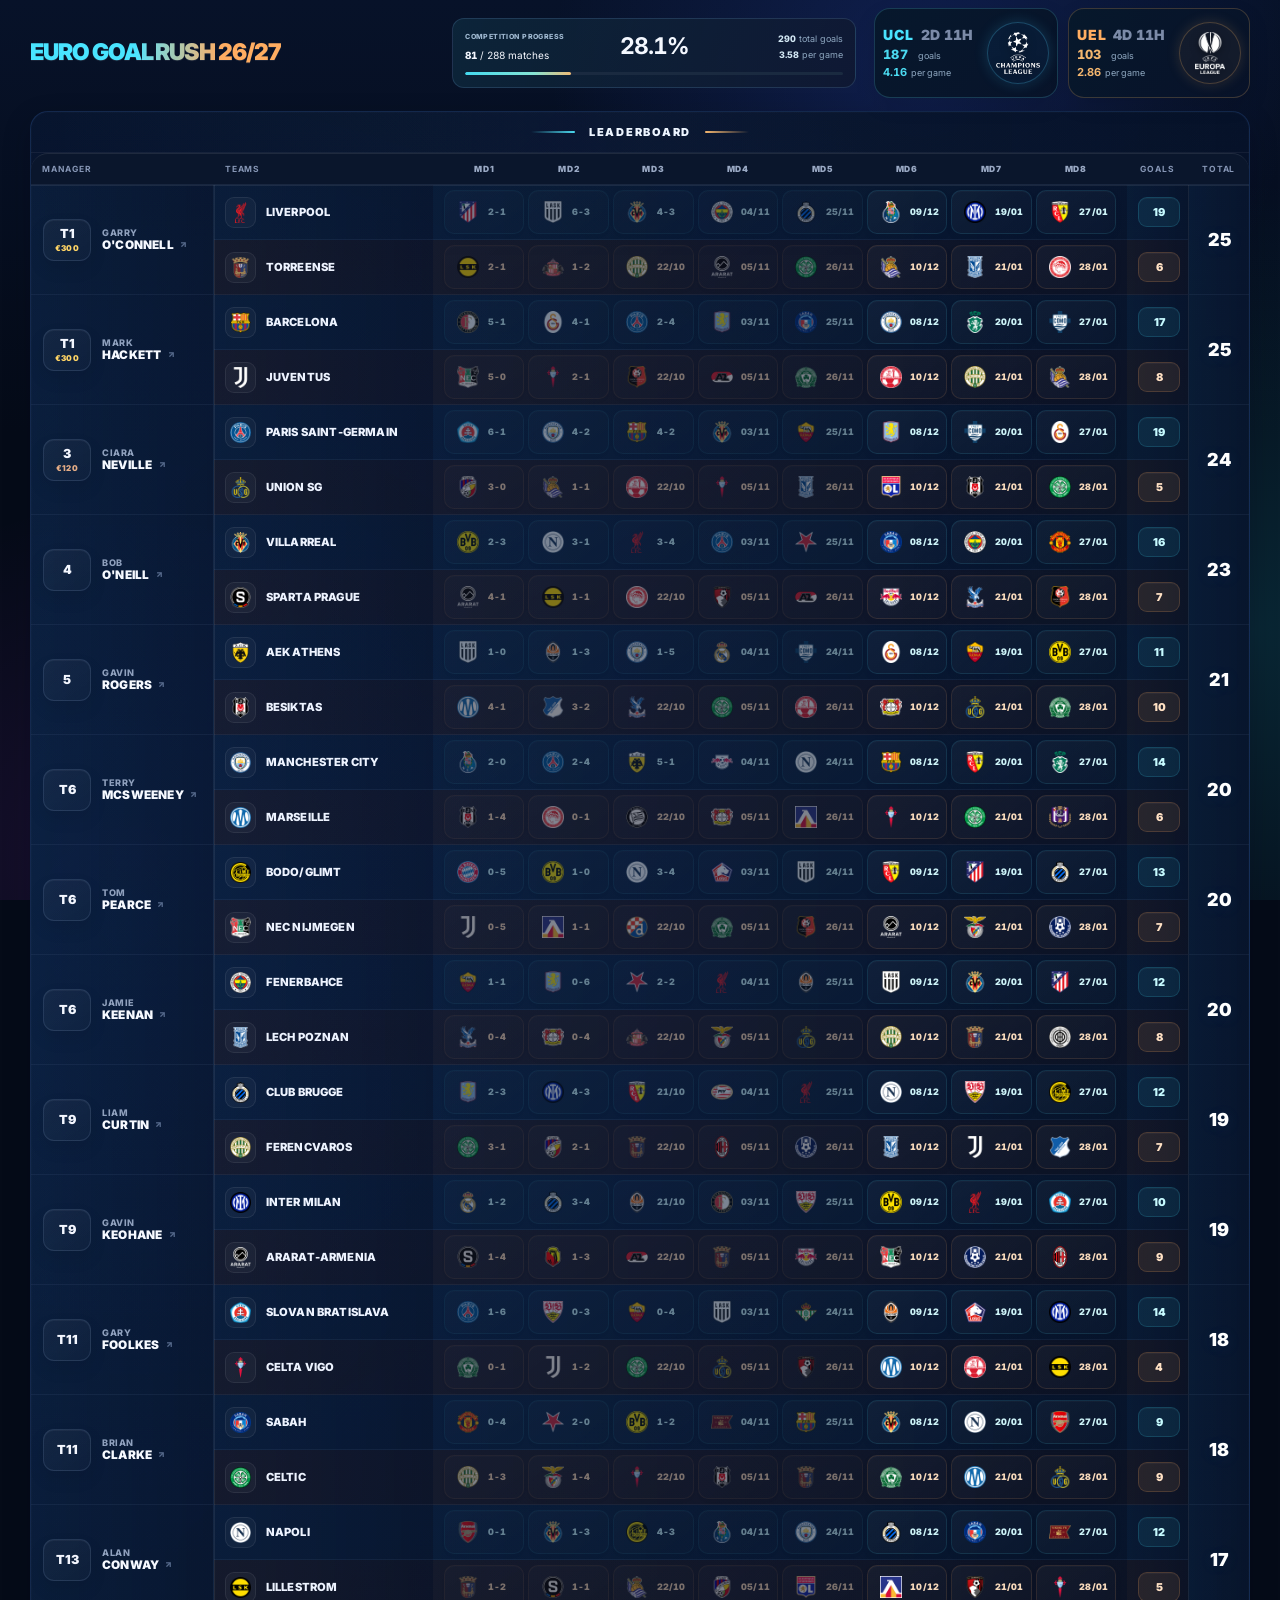
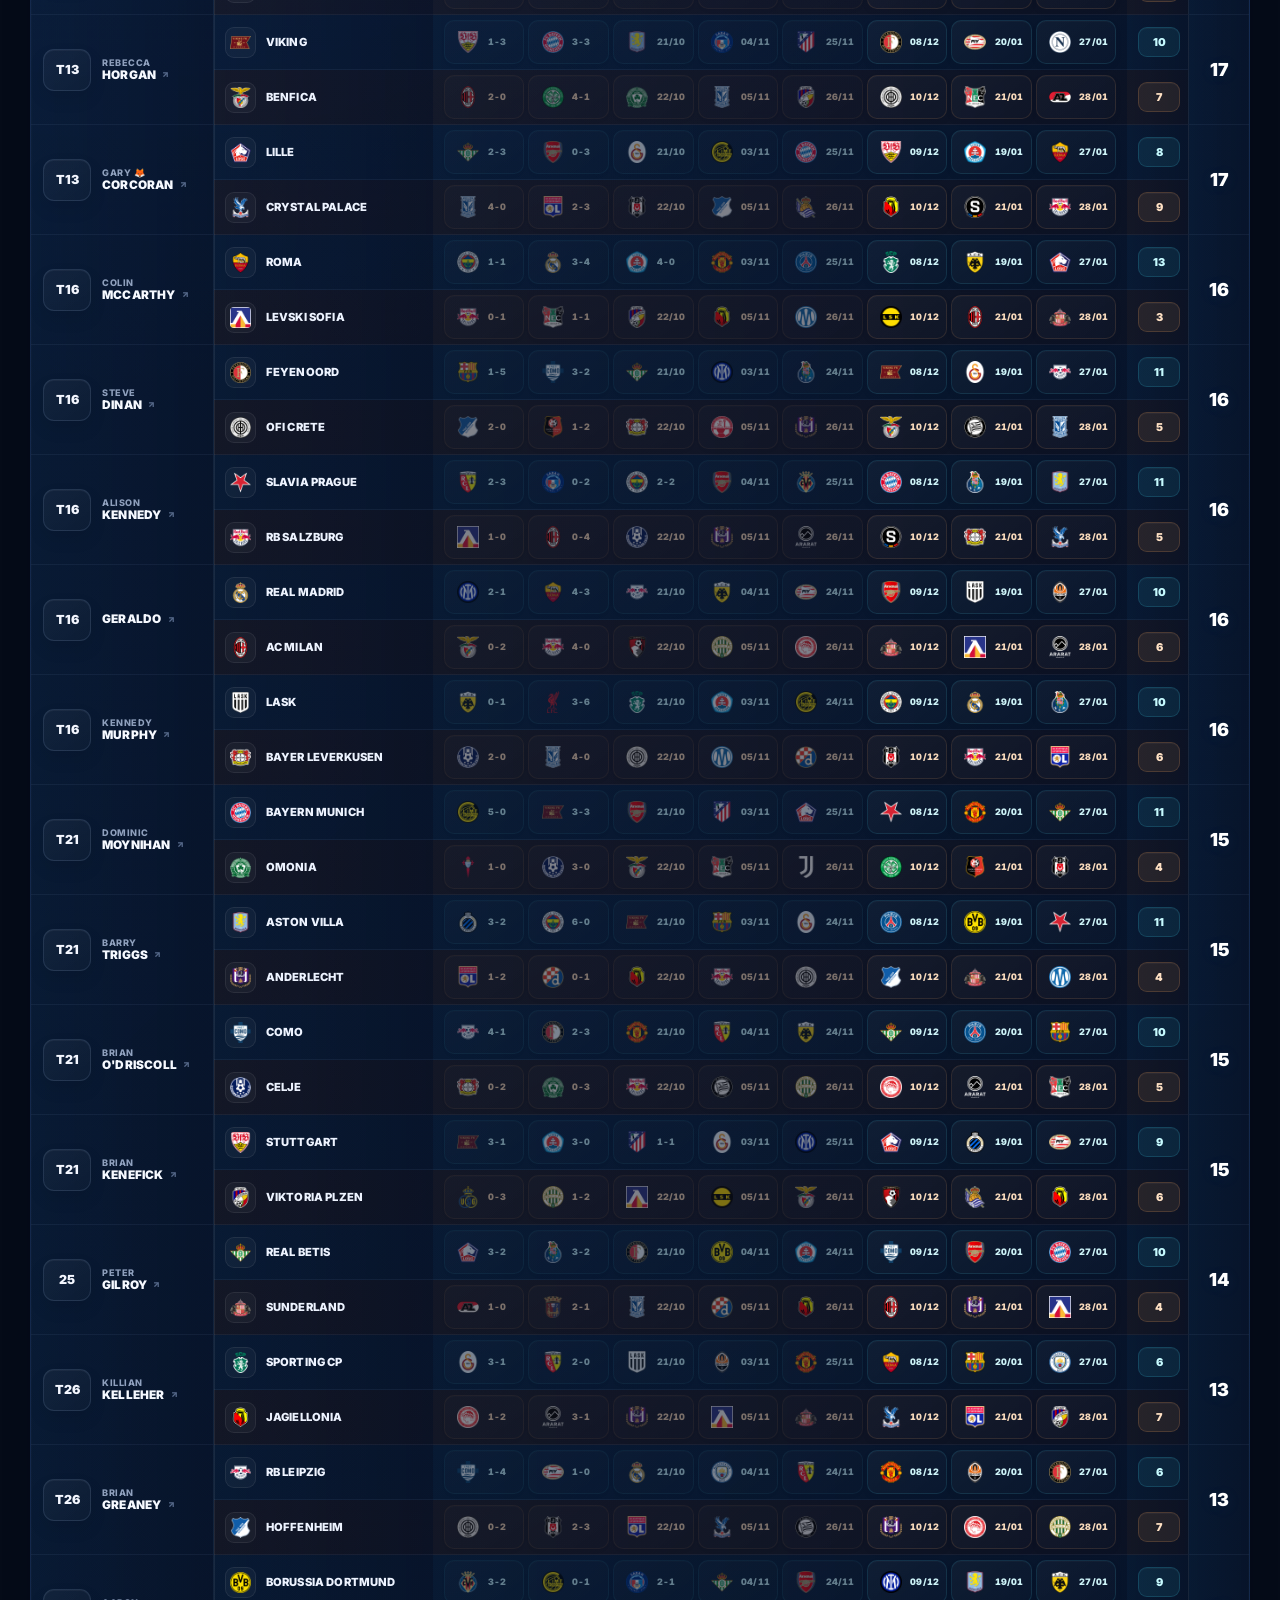
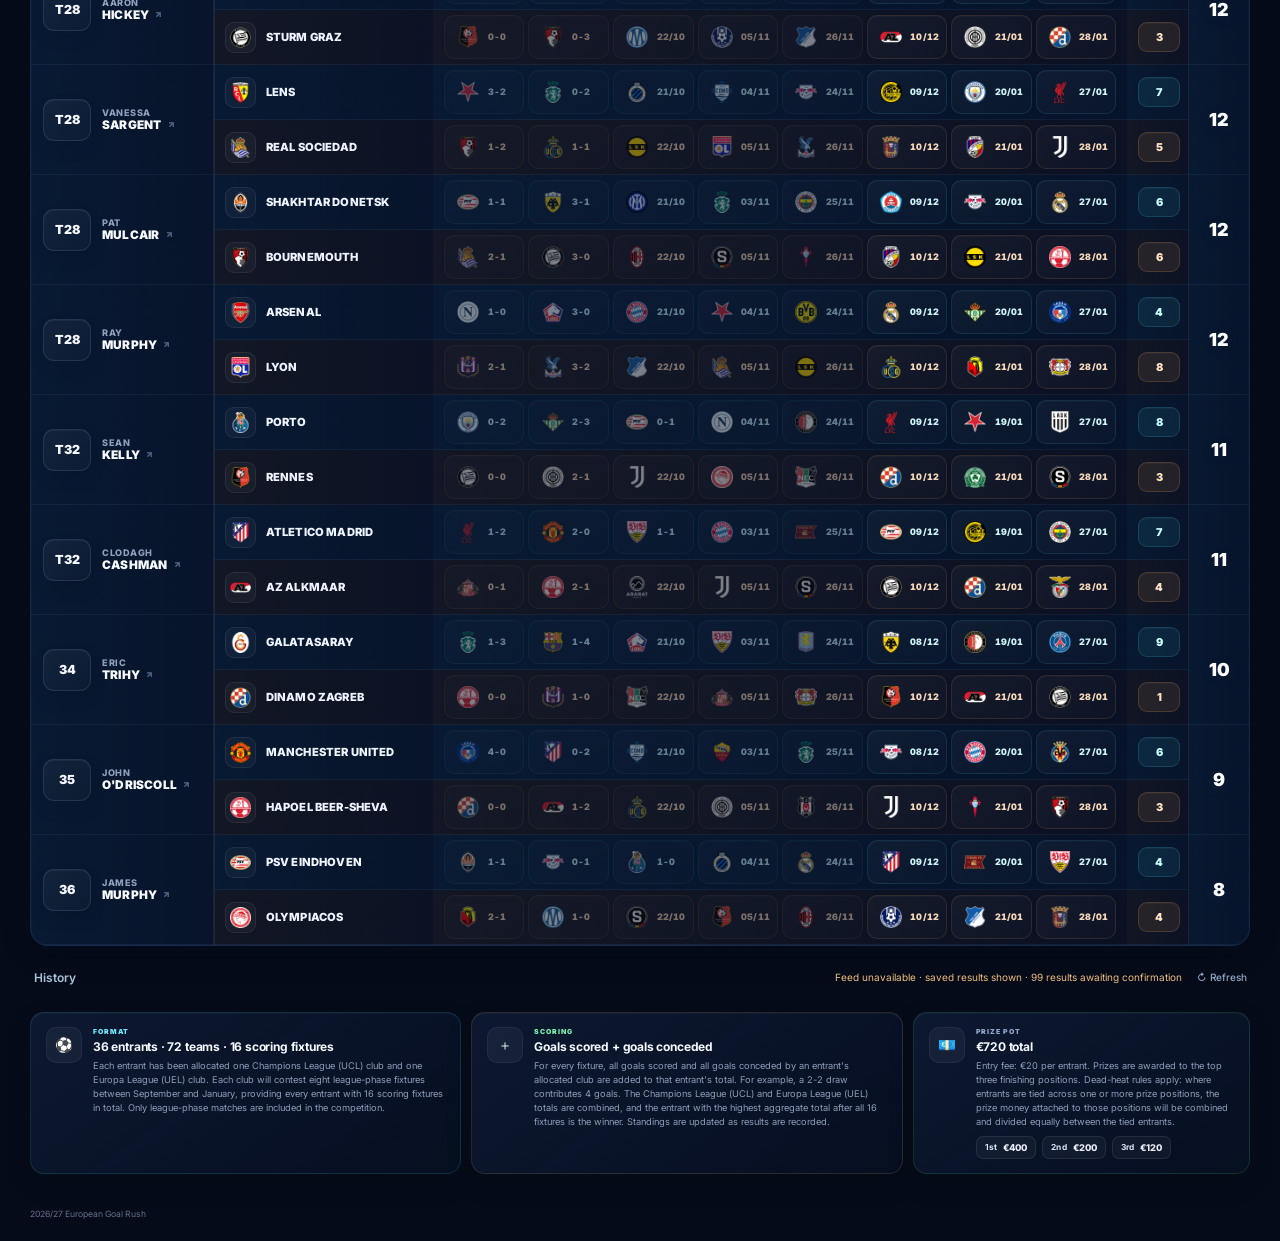
==== commit c007fdde: "Centre section headings with competition-colour accents (v188)" ====
--- a/index.html
+++ b/index.html
@@ -1079,14 +1079,14 @@
 
     <section class="compact-today" id="compact-today" hidden aria-label="Today's fixtures">
       <div class="compact-today-head">
-        <div class="compact-today-title"><span class="compact-today-dot" aria-hidden="true"></span><span>TODAY'S GAMES</span></div>
+        <div class="compact-today-title"><span>TODAY'S GAMES</span></div>
       </div>
       <div class="compact-today-list" id="compact-today-list"></div>
     </section>
 
 <section class="standings-card compact-today gr-leaderboard-capsule" aria-labelledby="gr-leaderboard-title">
   <div class="compact-today-head">
-    <div class="compact-today-title"><span class="compact-today-dot" aria-hidden="true"></span><h2 id="gr-leaderboard-title">LEADERBOARD</h2></div>
+    <div class="compact-today-title"><h2 id="gr-leaderboard-title">LEADERBOARD</h2></div>
   </div>
 <div class="desktop-table">
         <table class="standings-table">
@@ -1193,9 +1193,9 @@
     <span>2026/27 European Goal Rush</span>
   </footer>
 
-  <link rel="stylesheet" href="upgrade.css?v=187">
-  <script src="scores.js?v=187" defer></script>
-  <script src="enhancements.js?v=187" defer></script>
-  <script src="app.js?v=187" defer></script>
+  <link rel="stylesheet" href="upgrade.css?v=188">
+  <script src="scores.js?v=188" defer></script>
+  <script src="enhancements.js?v=188" defer></script>
+  <script src="app.js?v=188" defer></script>
 </body>
 </html>
--- a/upgrade.css
+++ b/upgrade.css
@@ -528,3 +528,15 @@
  .gr-mobile-profile .gr-profile-fixture{font-size:10px;min-height:36px}
  .gr-mobile-profile .gr-profile-next{grid-template-columns:1fr}
 }
+
+/* v188: centred section titles with restrained competition-colour accents. */
+.compact-today>.compact-today-head{justify-content:center;padding:13px 18px;background:linear-gradient(90deg,transparent,rgba(120,160,210,.035),transparent)}
+.compact-today-head>.compact-today-title{justify-content:center;width:100%;gap:14px;text-align:center;letter-spacing:.16em;font-size:11px}
+.compact-today-head>.compact-today-title::before,.compact-today-head>.compact-today-title::after{content:'';display:block;flex:0 1 44px;height:2px;border-radius:2px}
+.compact-today-head>.compact-today-title::before{background:linear-gradient(90deg,transparent,#4bdaf0)}
+.compact-today-head>.compact-today-title::after{background:linear-gradient(90deg,#f4b76f,transparent)}
+@media(max-width:700px){
+ .compact-today>.compact-today-head{padding:12px 14px}
+ .compact-today-head>.compact-today-title{font-size:11px;gap:12px;letter-spacing:.14em}
+ .compact-today-head>.compact-today-title::before,.compact-today-head>.compact-today-title::after{flex-basis:30px}
+}
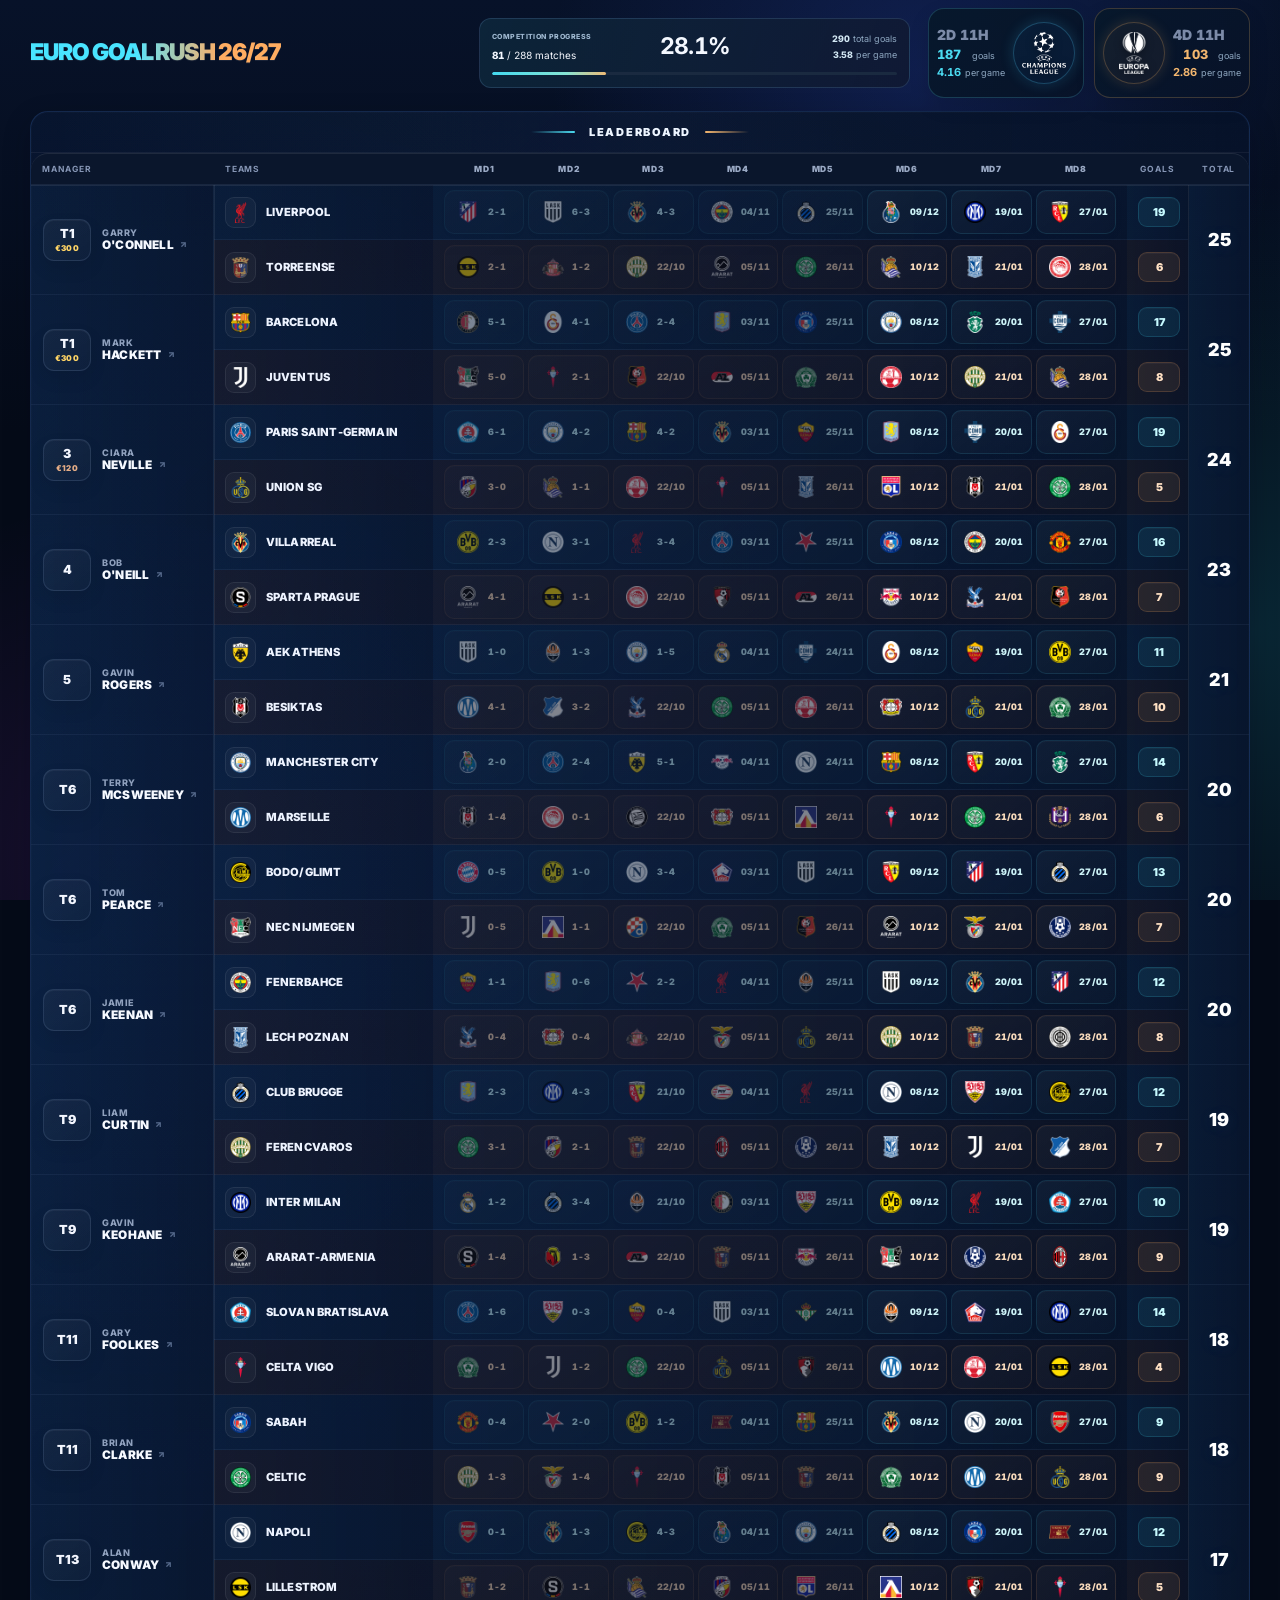
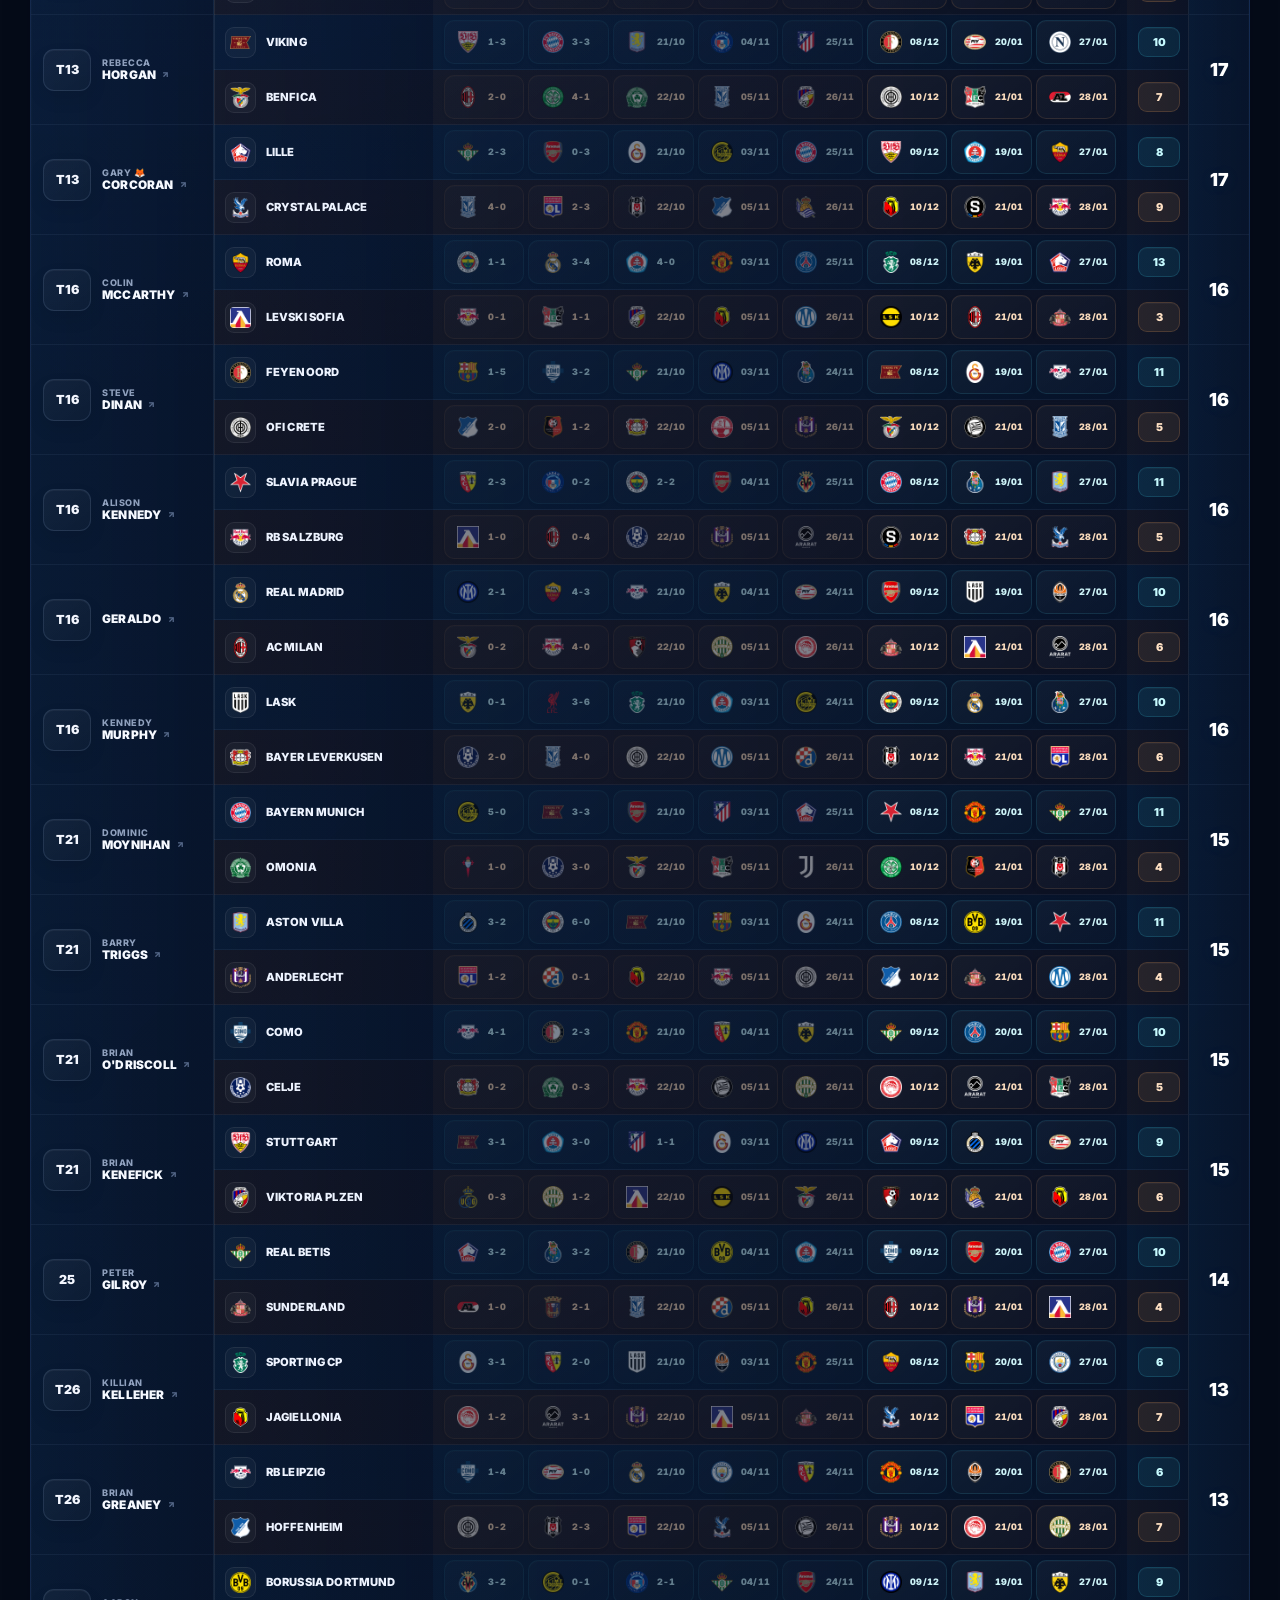
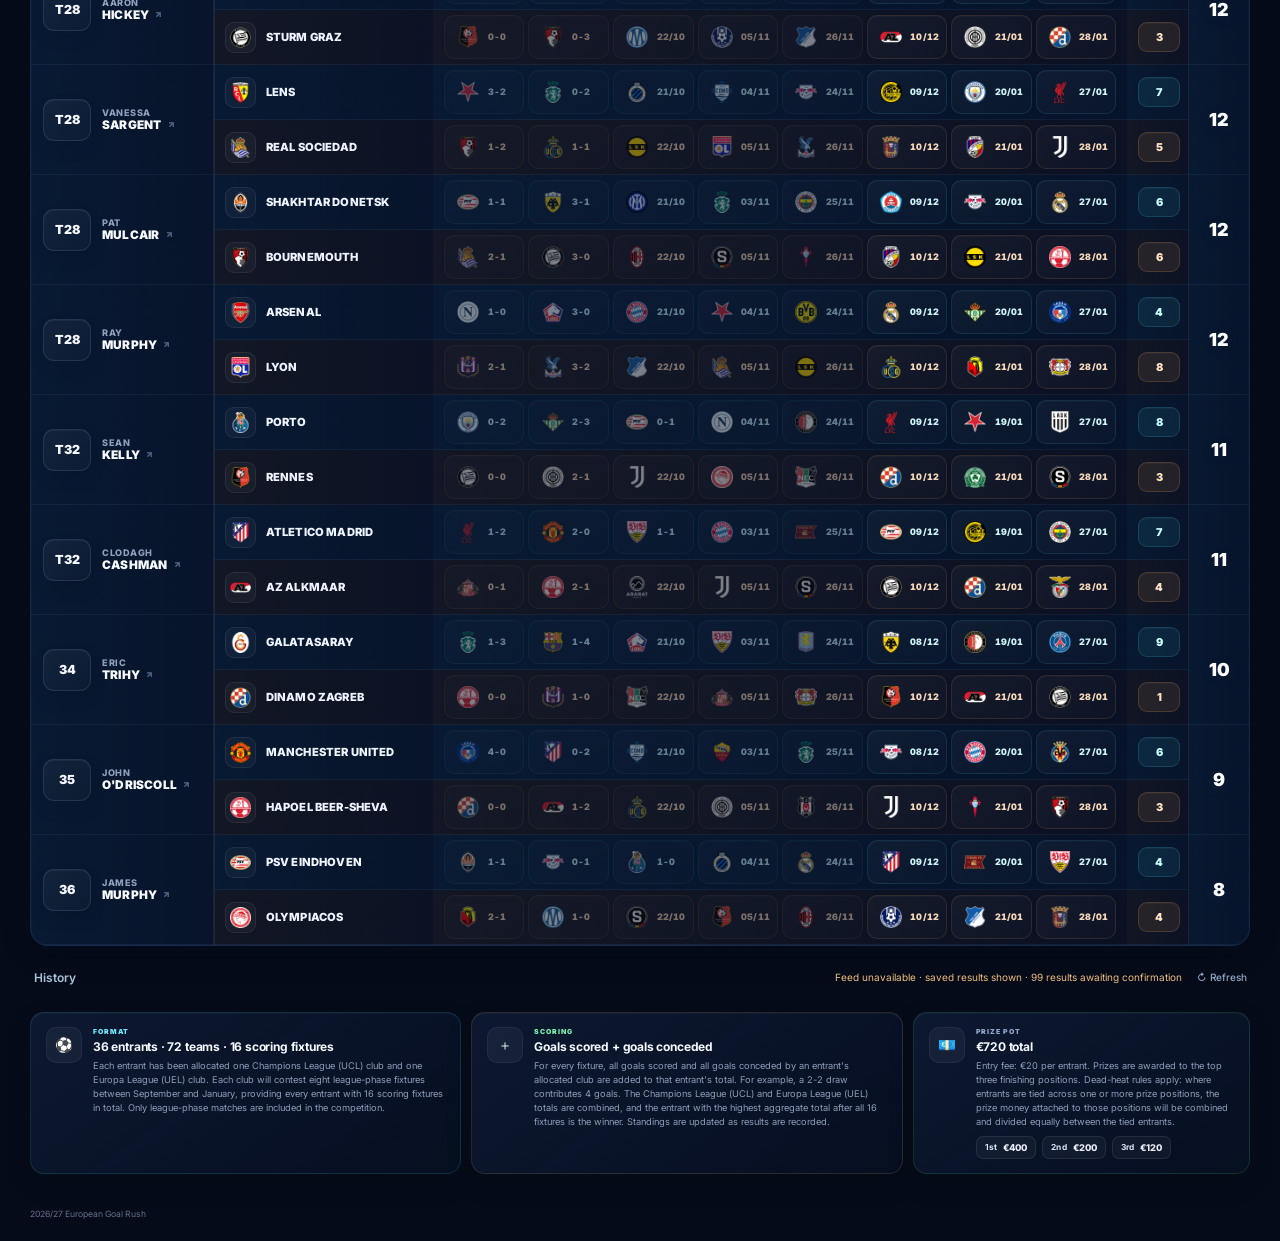
==== commit 15de2198: "Mirror competition capsules with anthem logos centred (v189)" ====
--- a/index.html
+++ b/index.html
@@ -1030,7 +1030,7 @@
 
       <div class="matchday-strip">
         <div class="gr-competition gr-competition-ucl">
-        <div class="matchday-chip ucl-chip" id="ucl-matchday">
+        <div class="matchday-chip ucl-chip" id="ucl-matchday" aria-label="Champions League">
           <div class="chip-copy">
             <div class="chip-topline">
               <span class="comp">UCL</span>
@@ -1046,7 +1046,7 @@
         </div>
 
         <div class="gr-competition gr-competition-uel">
-        <div class="matchday-chip uel-chip" id="uel-matchday">
+        <div class="matchday-chip uel-chip" id="uel-matchday" aria-label="Europa League">
           <div class="chip-copy">
             <div class="chip-topline">
               <span class="comp">UEL</span>
@@ -1193,9 +1193,9 @@
     <span>2026/27 European Goal Rush</span>
   </footer>
 
-  <link rel="stylesheet" href="upgrade.css?v=188">
-  <script src="scores.js?v=188" defer></script>
-  <script src="enhancements.js?v=188" defer></script>
-  <script src="app.js?v=188" defer></script>
+  <link rel="stylesheet" href="upgrade.css?v=189">
+  <script src="scores.js?v=189" defer></script>
+  <script src="enhancements.js?v=189" defer></script>
+  <script src="app.js?v=189" defer></script>
 </body>
 </html>
--- a/upgrade.css
+++ b/upgrade.css
@@ -540,3 +540,20 @@
  .compact-today-head>.compact-today-title{font-size:11px;gap:12px;letter-spacing:.14em}
  .compact-today-head>.compact-today-title::before,.compact-today-head>.compact-today-title::after{flex-basis:30px}
 }
+
+/* v189: mirror anthem capsules around the centre, with logos as competition labels. */
+.dashboard-header .gr-competition .chip-topline>.comp{display:none!important}
+.dashboard-header .gr-competition-uel>.matchday-chip{grid-template-columns:62px minmax(0,1fr)!important}
+.dashboard-header .gr-competition-uel .chip-copy{grid-column:2;text-align:right}
+.dashboard-header .gr-competition-uel .anthem-btn{grid-column:1;justify-self:start!important}
+.dashboard-header .gr-competition-uel .chip-topline{justify-content:flex-end!important}
+.dashboard-header .gr-competition-uel .gr-comp-stats{align-items:flex-end}
+@media(max-width:350px){
+ .dashboard-header .matchday-strip{grid-template-columns:repeat(2,minmax(0,1fr))!important}
+ .dashboard-header .gr-competition>.matchday-chip{padding:12px 7px!important;gap:4px!important}
+ .dashboard-header .gr-competition .gr-comp-stats{font-size:8px;gap:5px}
+ .dashboard-header .gr-competition .gr-comp-stats strong,.dashboard-header .gr-competition .gr-comp-stats b{font-size:10px}
+ .dashboard-header .gr-competition .gr-comp-stats>span{gap:3px}
+}
+.dashboard-header #uel-matchday #uel-anthem-btn{grid-area:1 / 1 / 2 / 2!important;justify-self:start!important}
+.dashboard-header #uel-matchday .chip-copy{grid-area:1 / 2 / 2 / 3!important}
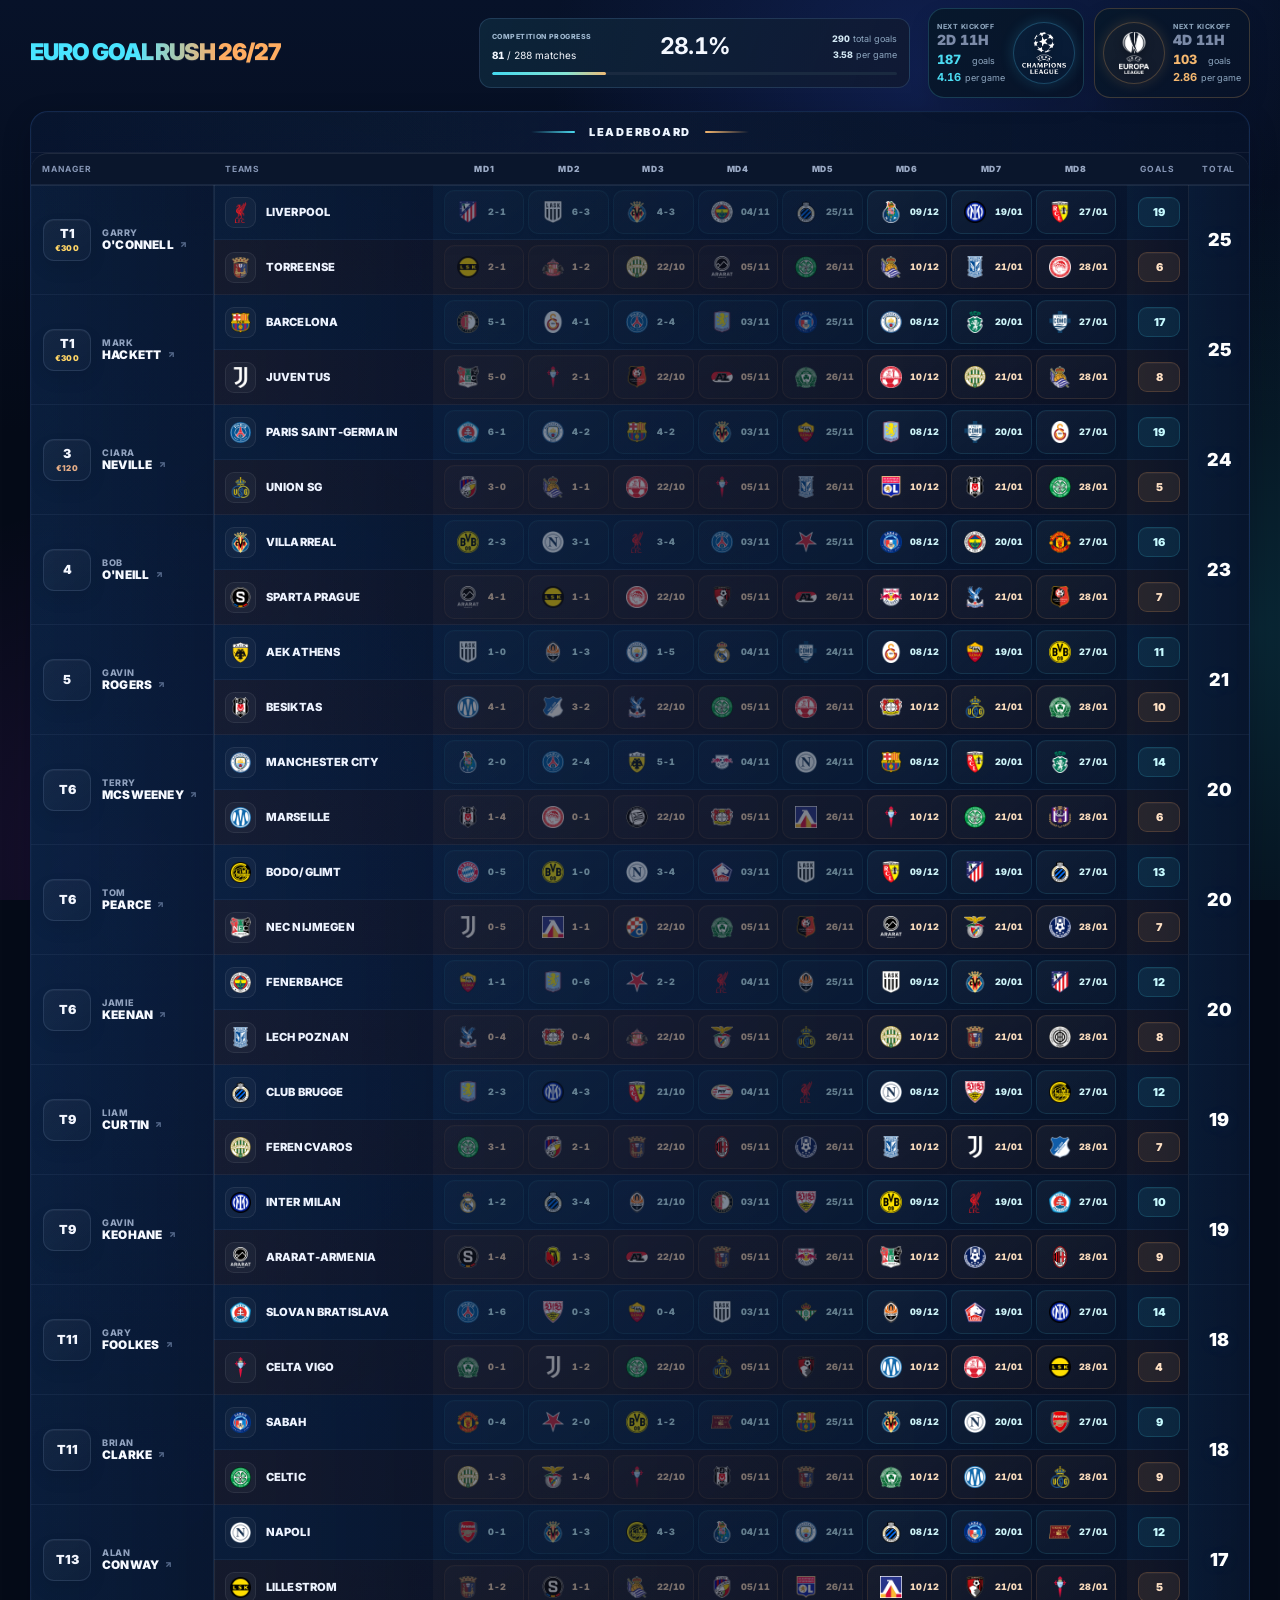
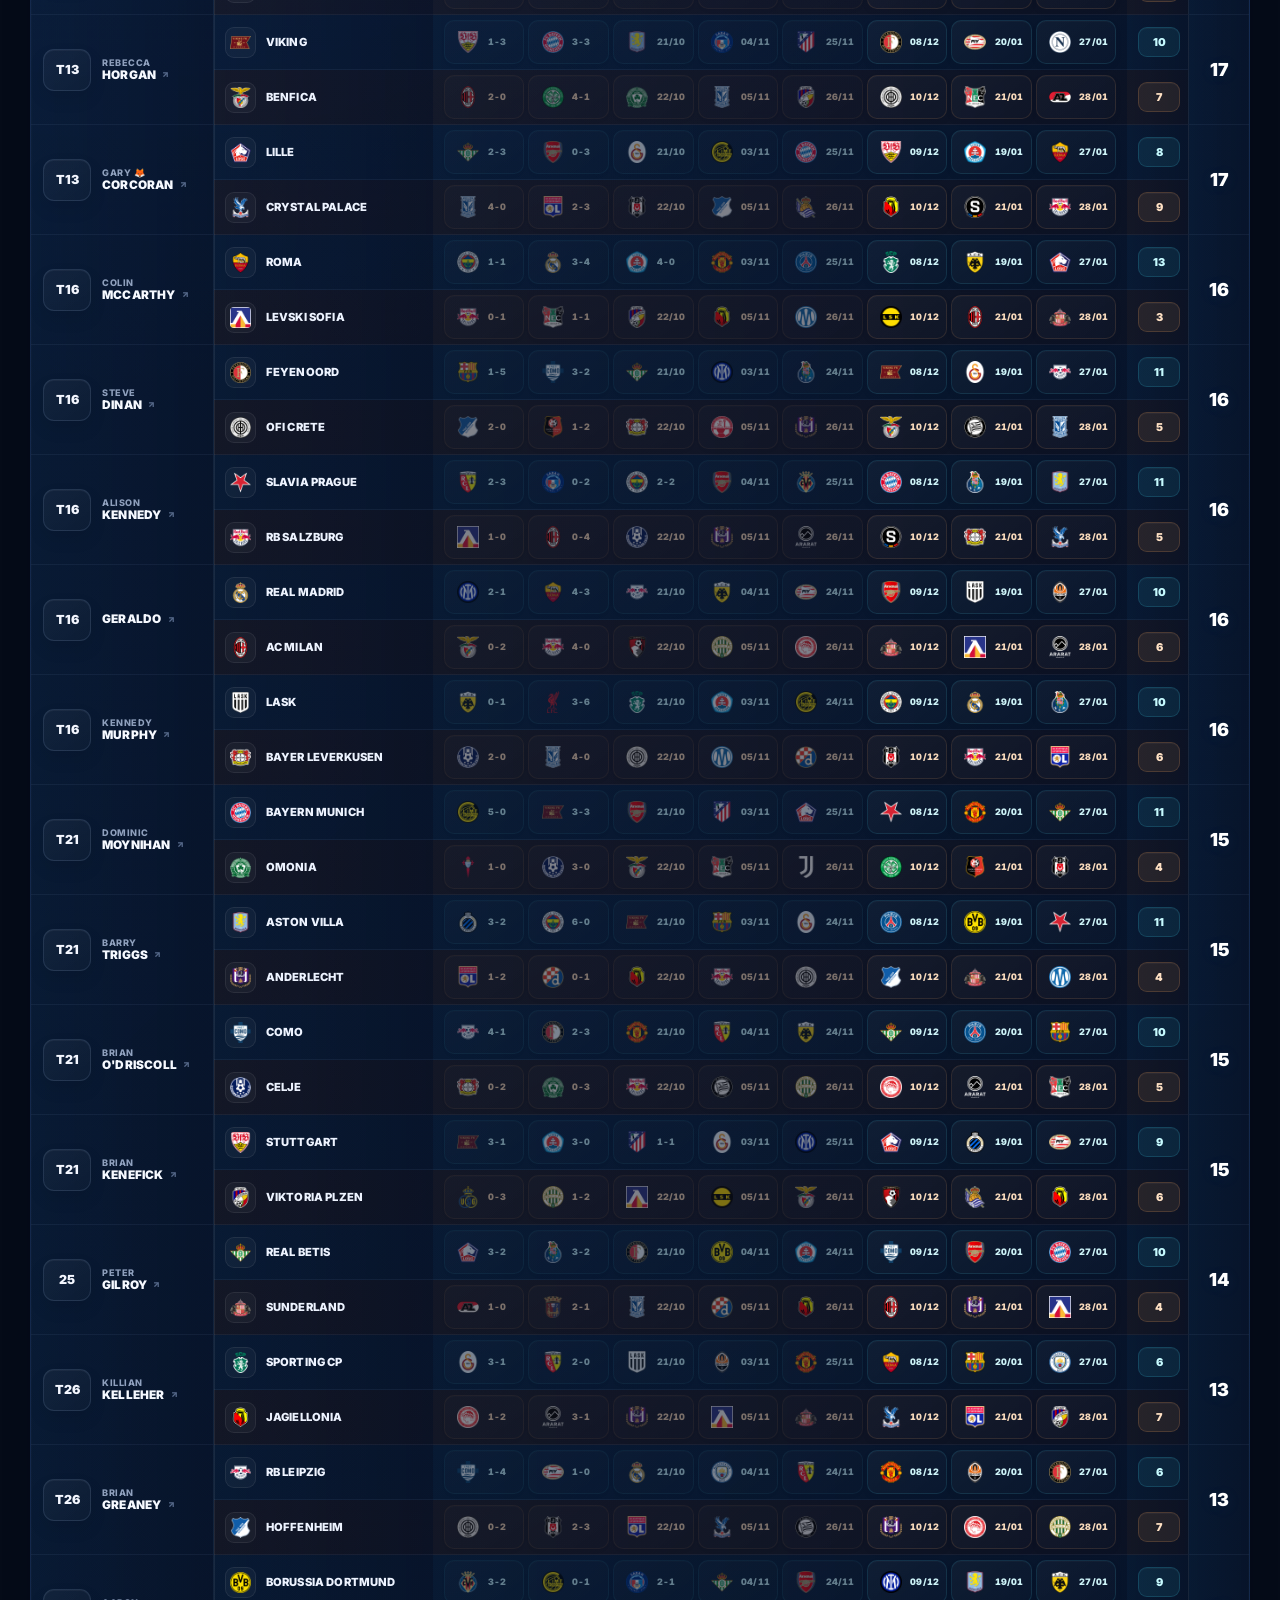
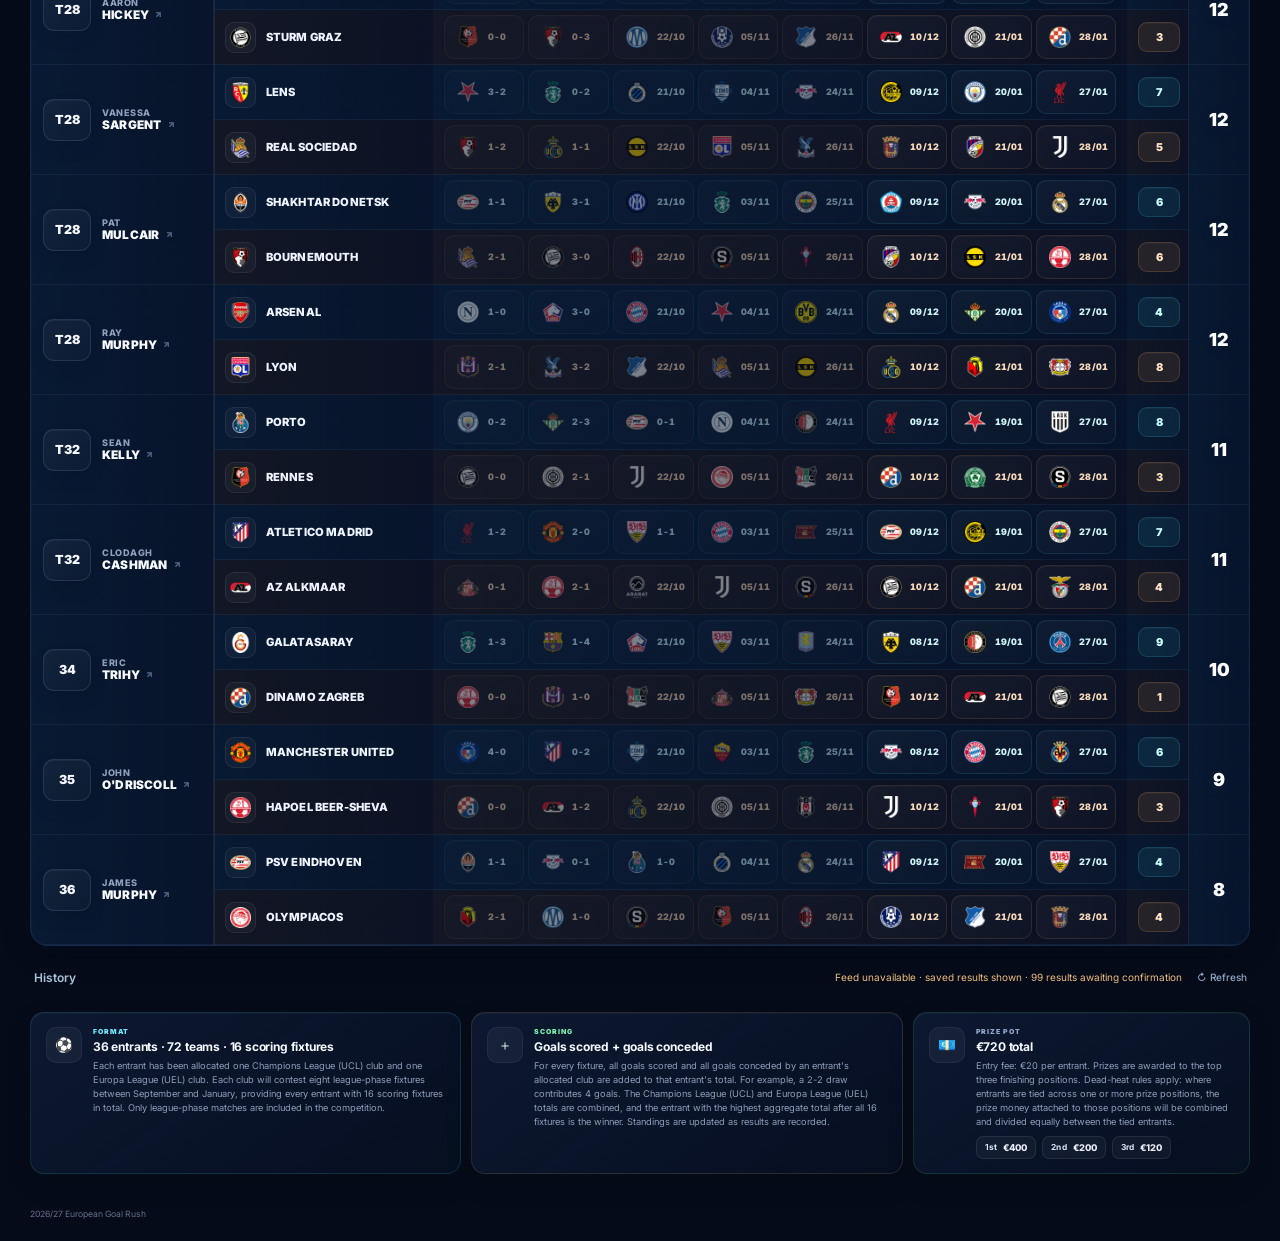
==== commit 310d9217: "Align mirrored capsule data and label kickoff countdowns (v190)" ====
--- a/index.html
+++ b/index.html
@@ -1033,6 +1033,7 @@
         <div class="matchday-chip ucl-chip" id="ucl-matchday" aria-label="Champions League">
           <div class="chip-copy">
             <div class="chip-topline">
+              <span class="gr-countdown-caption" id="ucl-countdown-caption">NEXT KICKOFF</span>
               <span class="comp">UCL</span>
               <span class="state" id="ucl-state">NEXT</span>
             </div>
@@ -1049,6 +1050,7 @@
         <div class="matchday-chip uel-chip" id="uel-matchday" aria-label="Europa League">
           <div class="chip-copy">
             <div class="chip-topline">
+              <span class="gr-countdown-caption" id="uel-countdown-caption">NEXT KICKOFF</span>
               <span class="comp">UEL</span>
               <span class="state" id="uel-state">NEXT</span>
             </div>
@@ -1193,9 +1195,9 @@
     <span>2026/27 European Goal Rush</span>
   </footer>
 
-  <link rel="stylesheet" href="upgrade.css?v=189">
-  <script src="scores.js?v=189" defer></script>
-  <script src="enhancements.js?v=189" defer></script>
-  <script src="app.js?v=189" defer></script>
+  <link rel="stylesheet" href="upgrade.css?v=190">
+  <script src="scores.js?v=190" defer></script>
+  <script src="enhancements.js?v=190" defer></script>
+  <script src="app.js?v=190" defer></script>
 </body>
 </html>
--- a/upgrade.css
+++ b/upgrade.css
@@ -557,3 +557,12 @@
 }
 .dashboard-header #uel-matchday #uel-anthem-btn{grid-area:1 / 1 / 2 / 2!important;justify-self:start!important}
 .dashboard-header #uel-matchday .chip-copy{grid-area:1 / 2 / 2 / 3!important}
+
+/* v190: matching text columns and explicit countdown labels. */
+.dashboard-header .gr-competition .chip-copy{text-align:left!important}
+.dashboard-header .gr-competition .chip-topline{flex-direction:column!important;align-items:flex-start!important;justify-content:flex-start!important;gap:3px!important}
+.dashboard-header .gr-competition .chip-topline>.state{align-self:flex-start!important}
+.dashboard-header .gr-competition .gr-comp-stats{align-items:flex-start!important}
+.dashboard-header .gr-competition .gr-countdown-caption{display:block;font:750 7px/1 Inter,system-ui,sans-serif;letter-spacing:.075em;color:#8da5bd;white-space:nowrap}
+.dashboard-header .gr-competition .gr-countdown-caption[hidden]{display:none!important}
+.dashboard-header .gr-competition .gr-comp-stats strong,.dashboard-header .gr-competition .gr-comp-stats b{font-variant-numeric:tabular-nums}
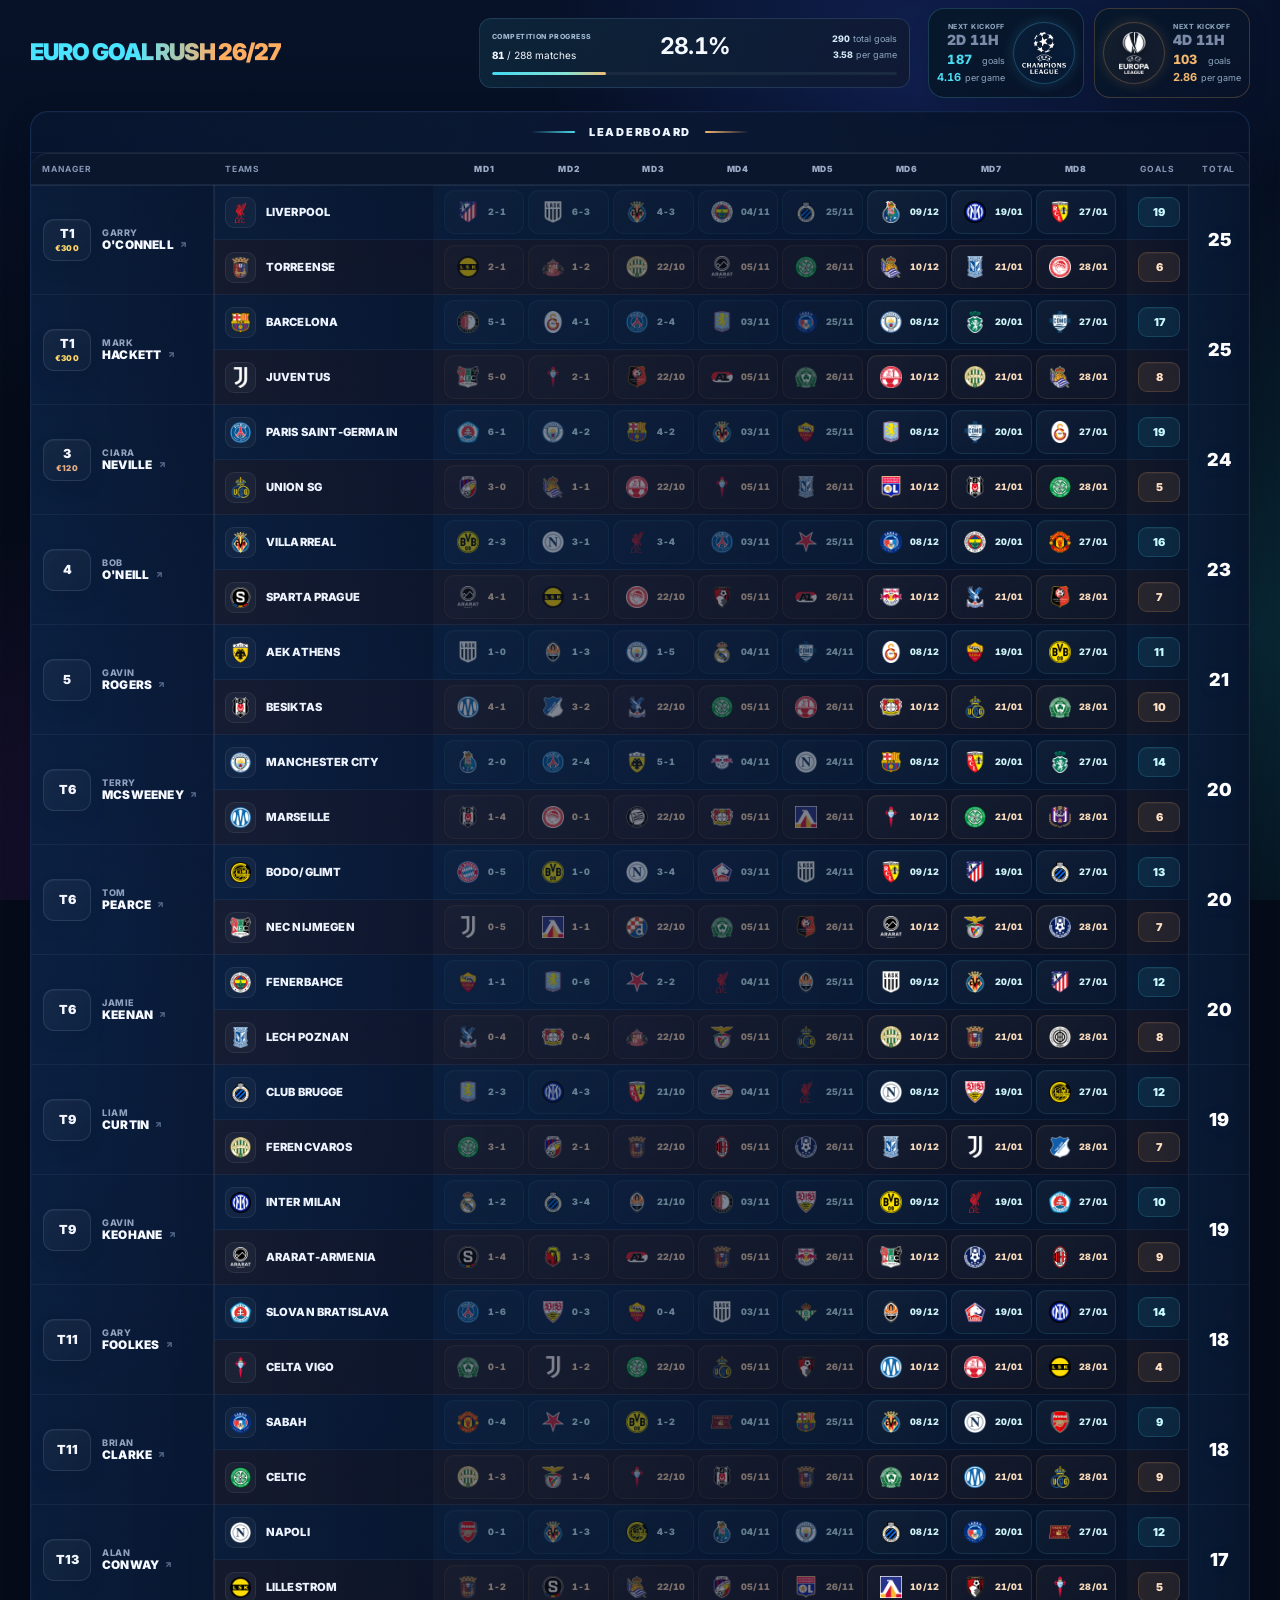
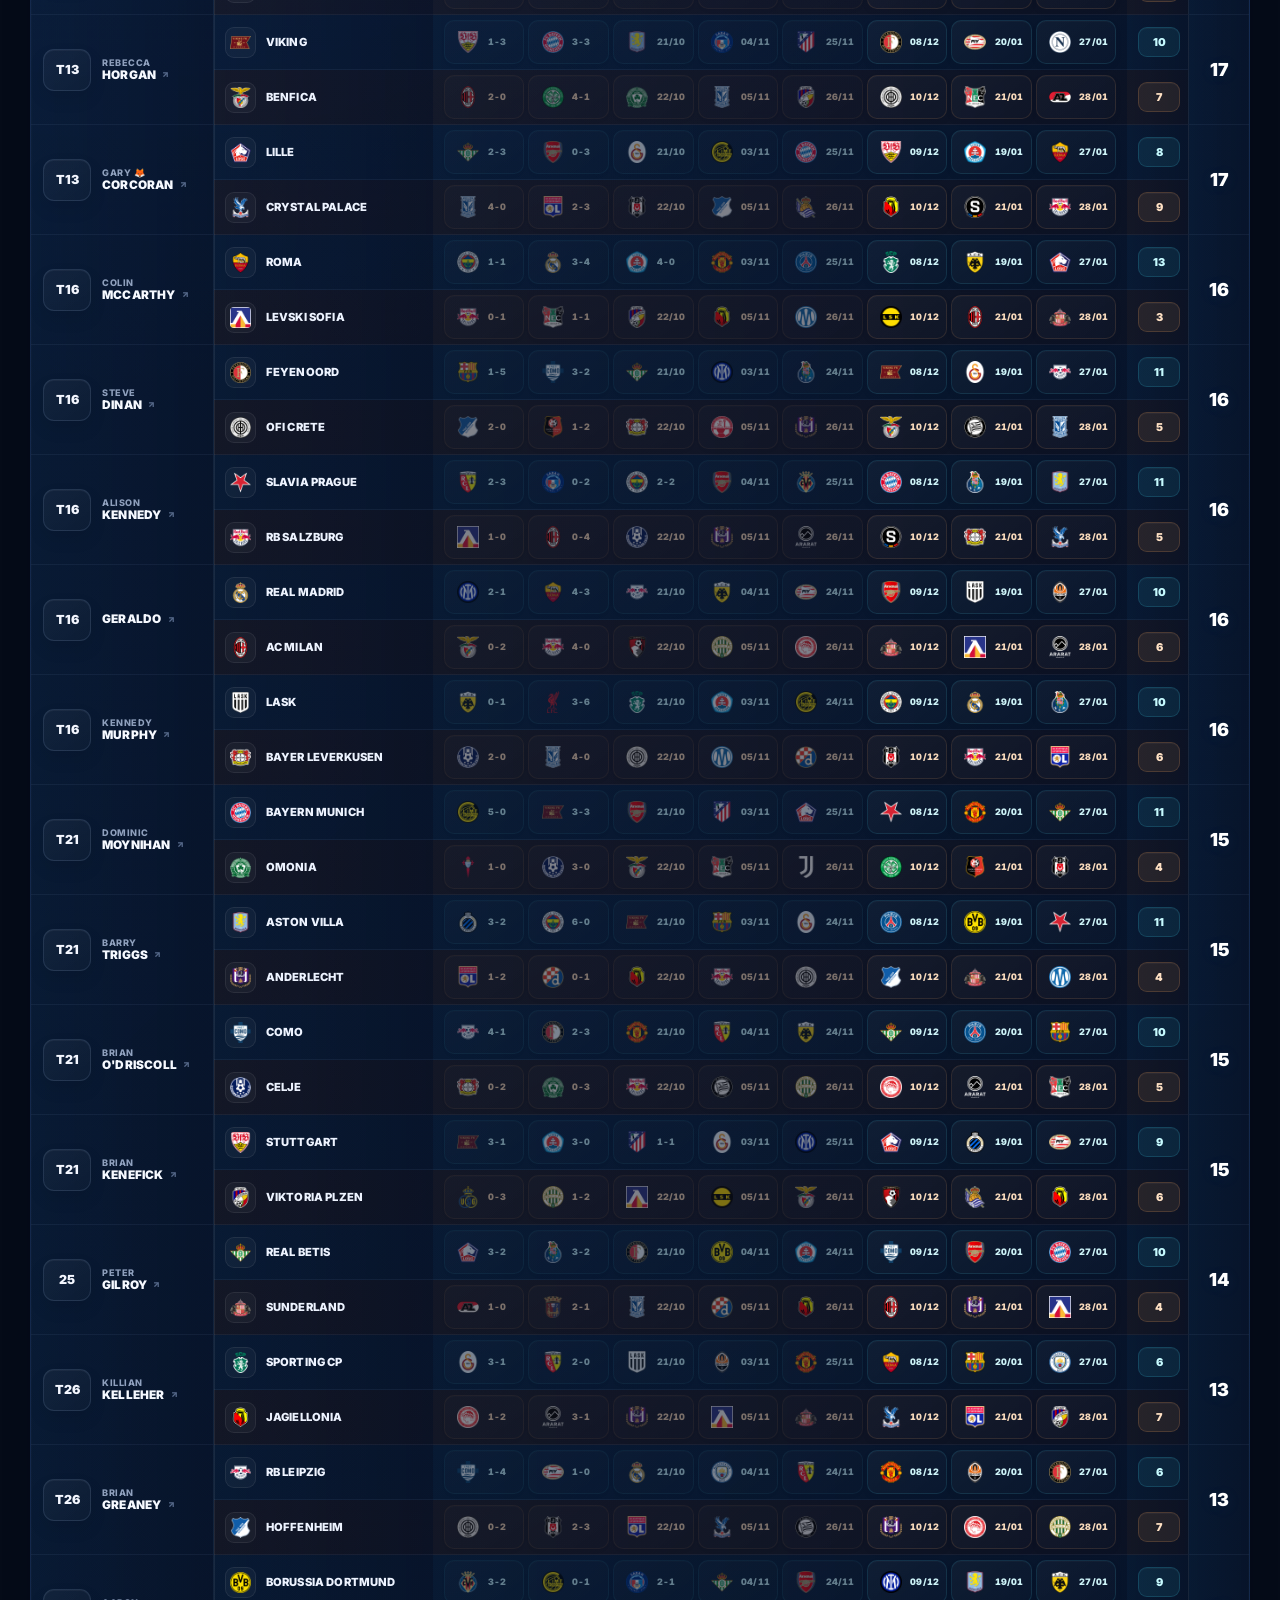
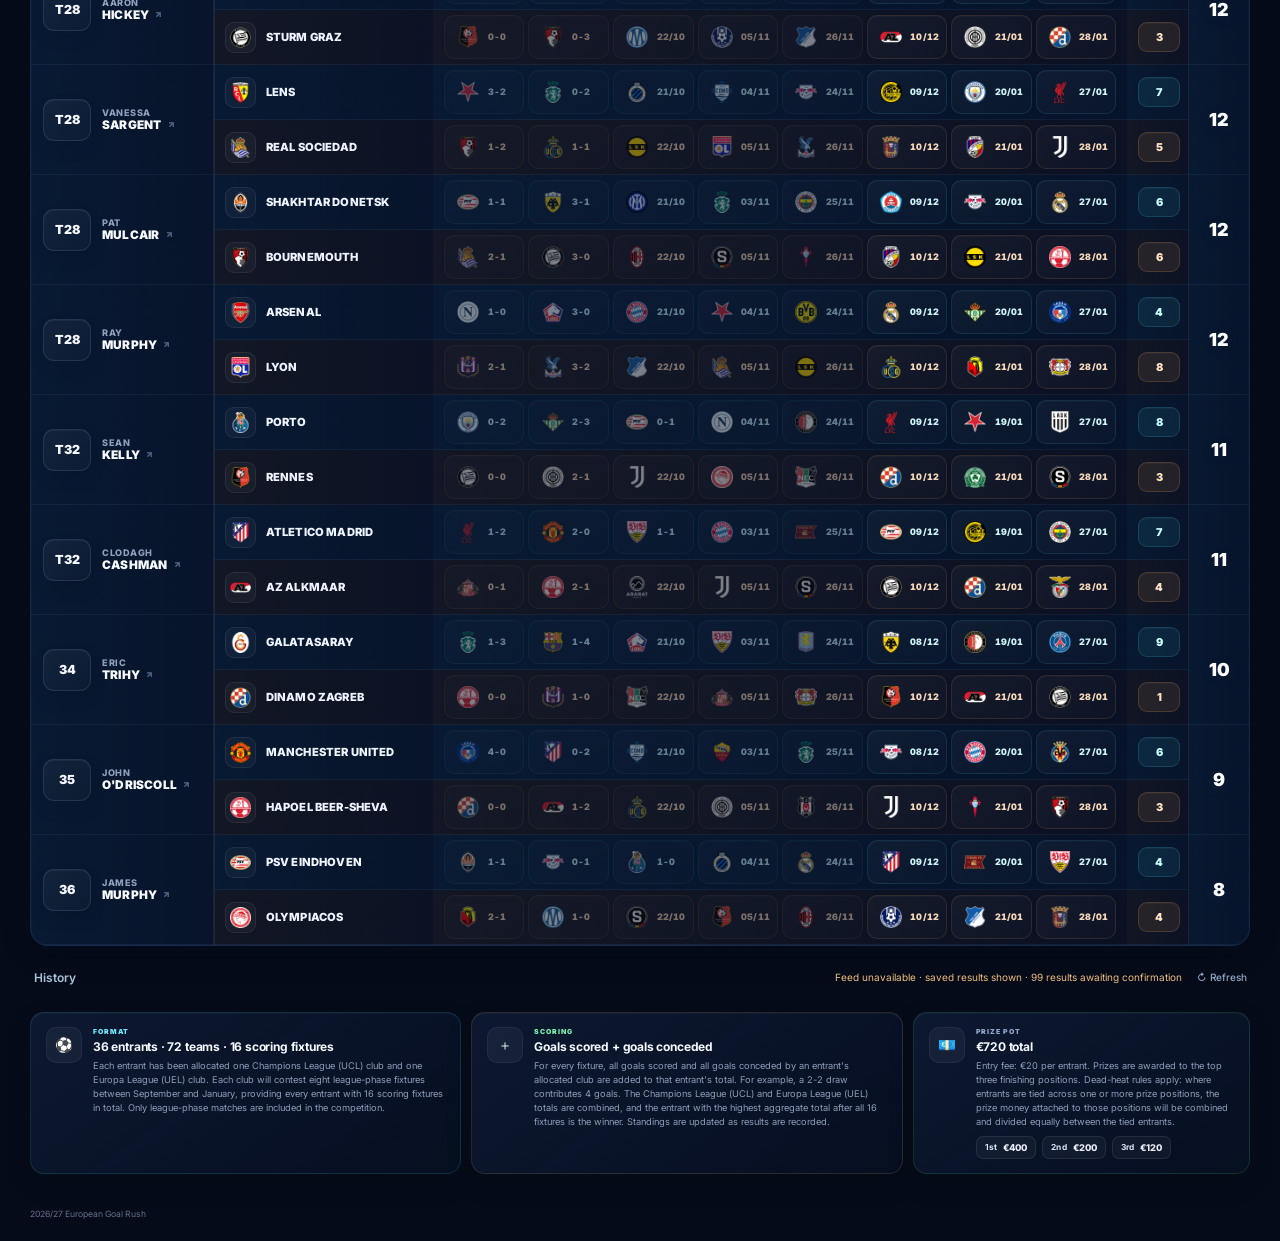
==== commit e29ec617: "Align competition text inward toward anthem logos (v191)" ====
--- a/index.html
+++ b/index.html
@@ -1195,9 +1195,9 @@
     <span>2026/27 European Goal Rush</span>
   </footer>
 
-  <link rel="stylesheet" href="upgrade.css?v=190">
-  <script src="scores.js?v=190" defer></script>
-  <script src="enhancements.js?v=190" defer></script>
-  <script src="app.js?v=190" defer></script>
+  <link rel="stylesheet" href="upgrade.css?v=191">
+  <script src="scores.js?v=191" defer></script>
+  <script src="enhancements.js?v=191" defer></script>
+  <script src="app.js?v=191" defer></script>
 </body>
 </html>
--- a/upgrade.css
+++ b/upgrade.css
@@ -566,3 +566,10 @@
 .dashboard-header .gr-competition .gr-countdown-caption{display:block;font:750 7px/1 Inter,system-ui,sans-serif;letter-spacing:.075em;color:#8da5bd;white-space:nowrap}
 .dashboard-header .gr-competition .gr-countdown-caption[hidden]{display:none!important}
 .dashboard-header .gr-competition .gr-comp-stats strong,.dashboard-header .gr-competition .gr-comp-stats b{font-variant-numeric:tabular-nums}
+
+/* v191: text faces inward toward each competition logo. */
+.dashboard-header .gr-competition-ucl .chip-copy{text-align:right!important}
+.dashboard-header .gr-competition-ucl .chip-topline,.dashboard-header .gr-competition-ucl .gr-comp-stats{align-items:flex-end!important}
+.dashboard-header .gr-competition-ucl .chip-topline>.state{align-self:flex-end!important}
+.dashboard-header #ucl-matchday .chip-copy{align-items:flex-end!important}
+.dashboard-header #uel-matchday .chip-copy{align-items:flex-start!important}
